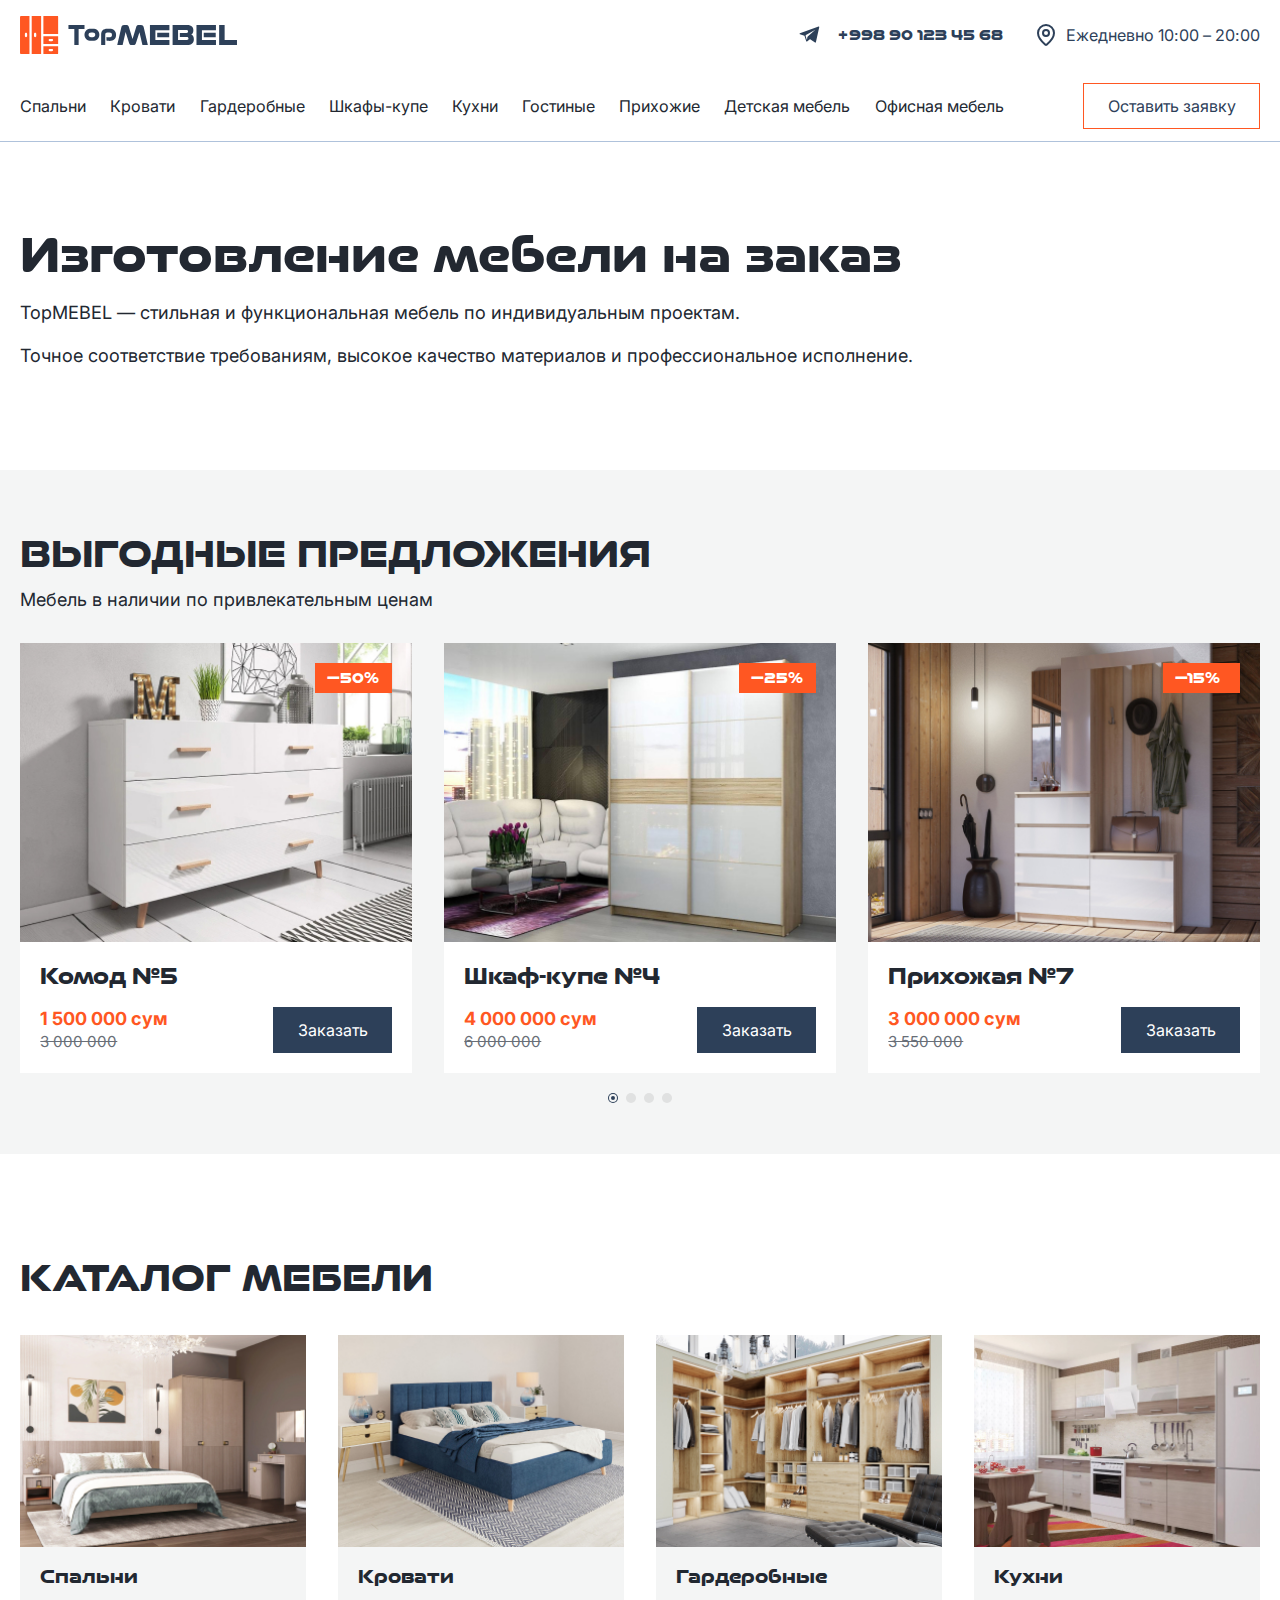
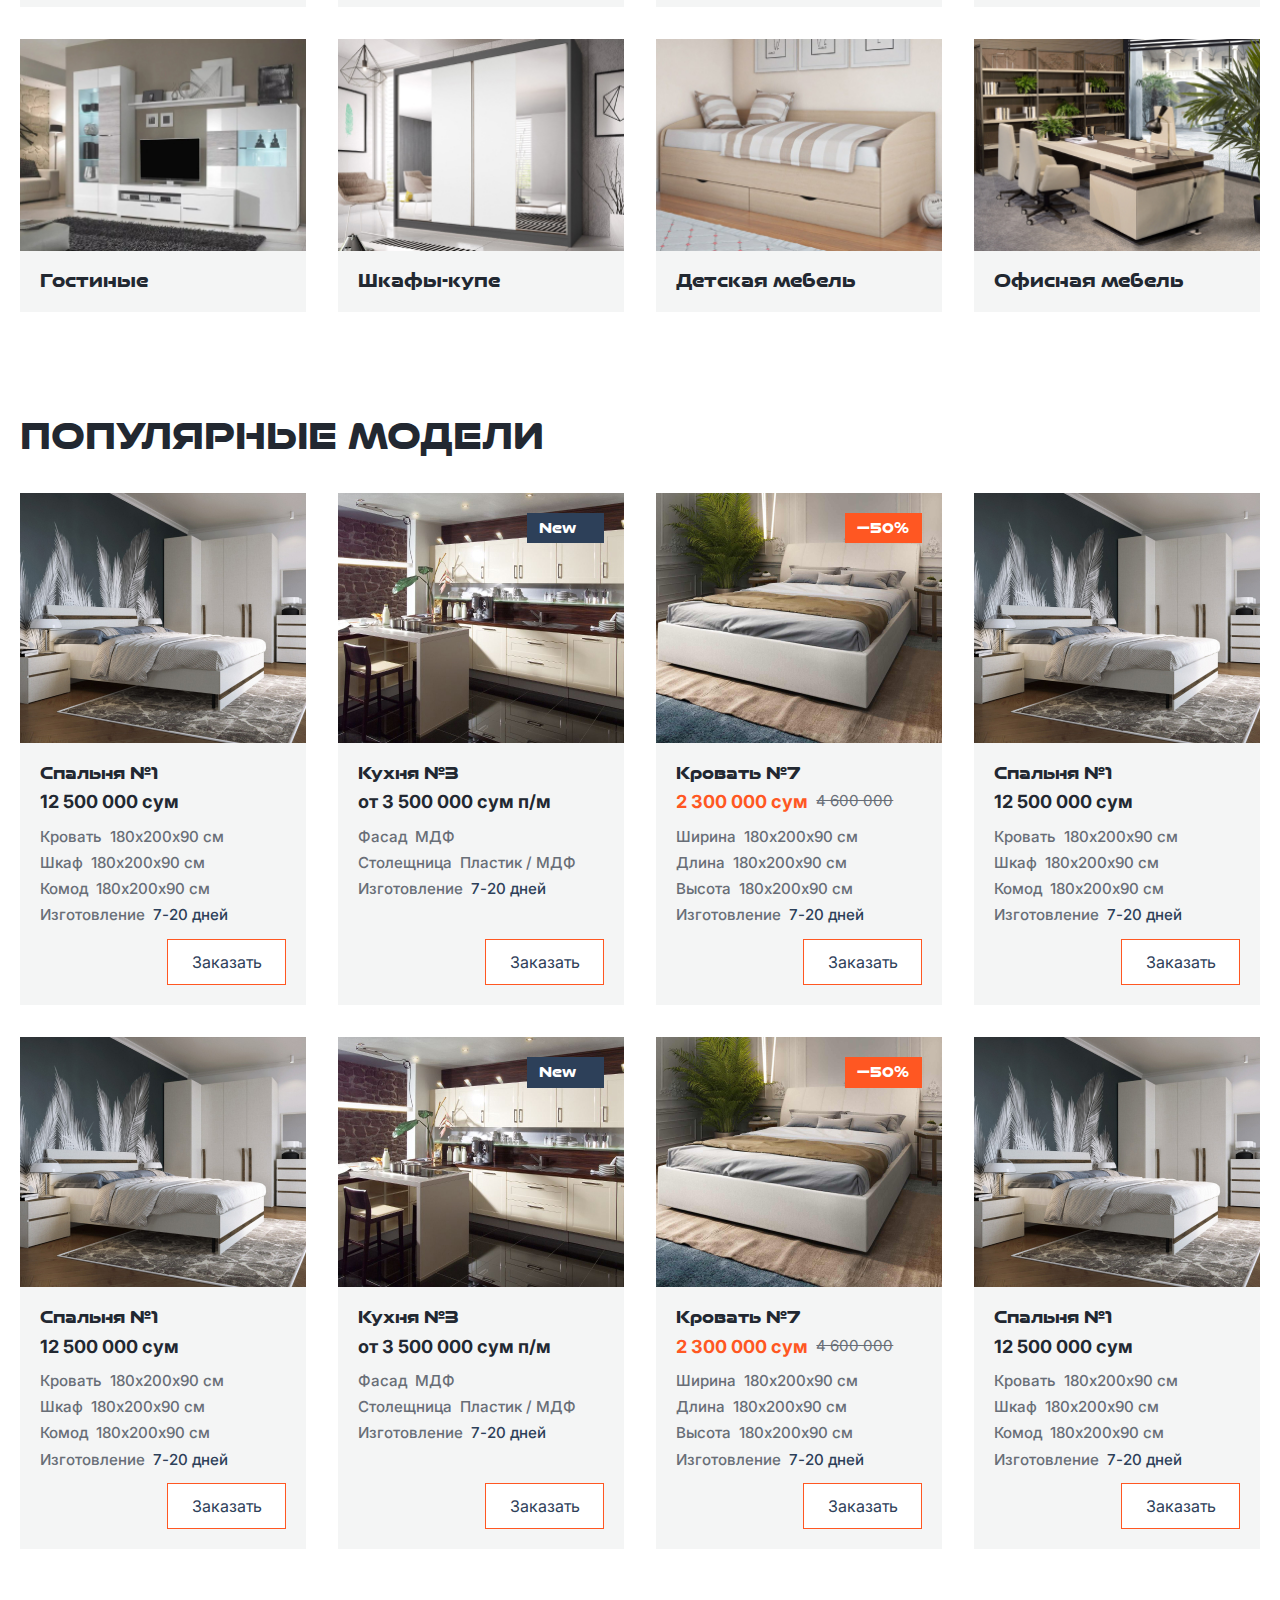
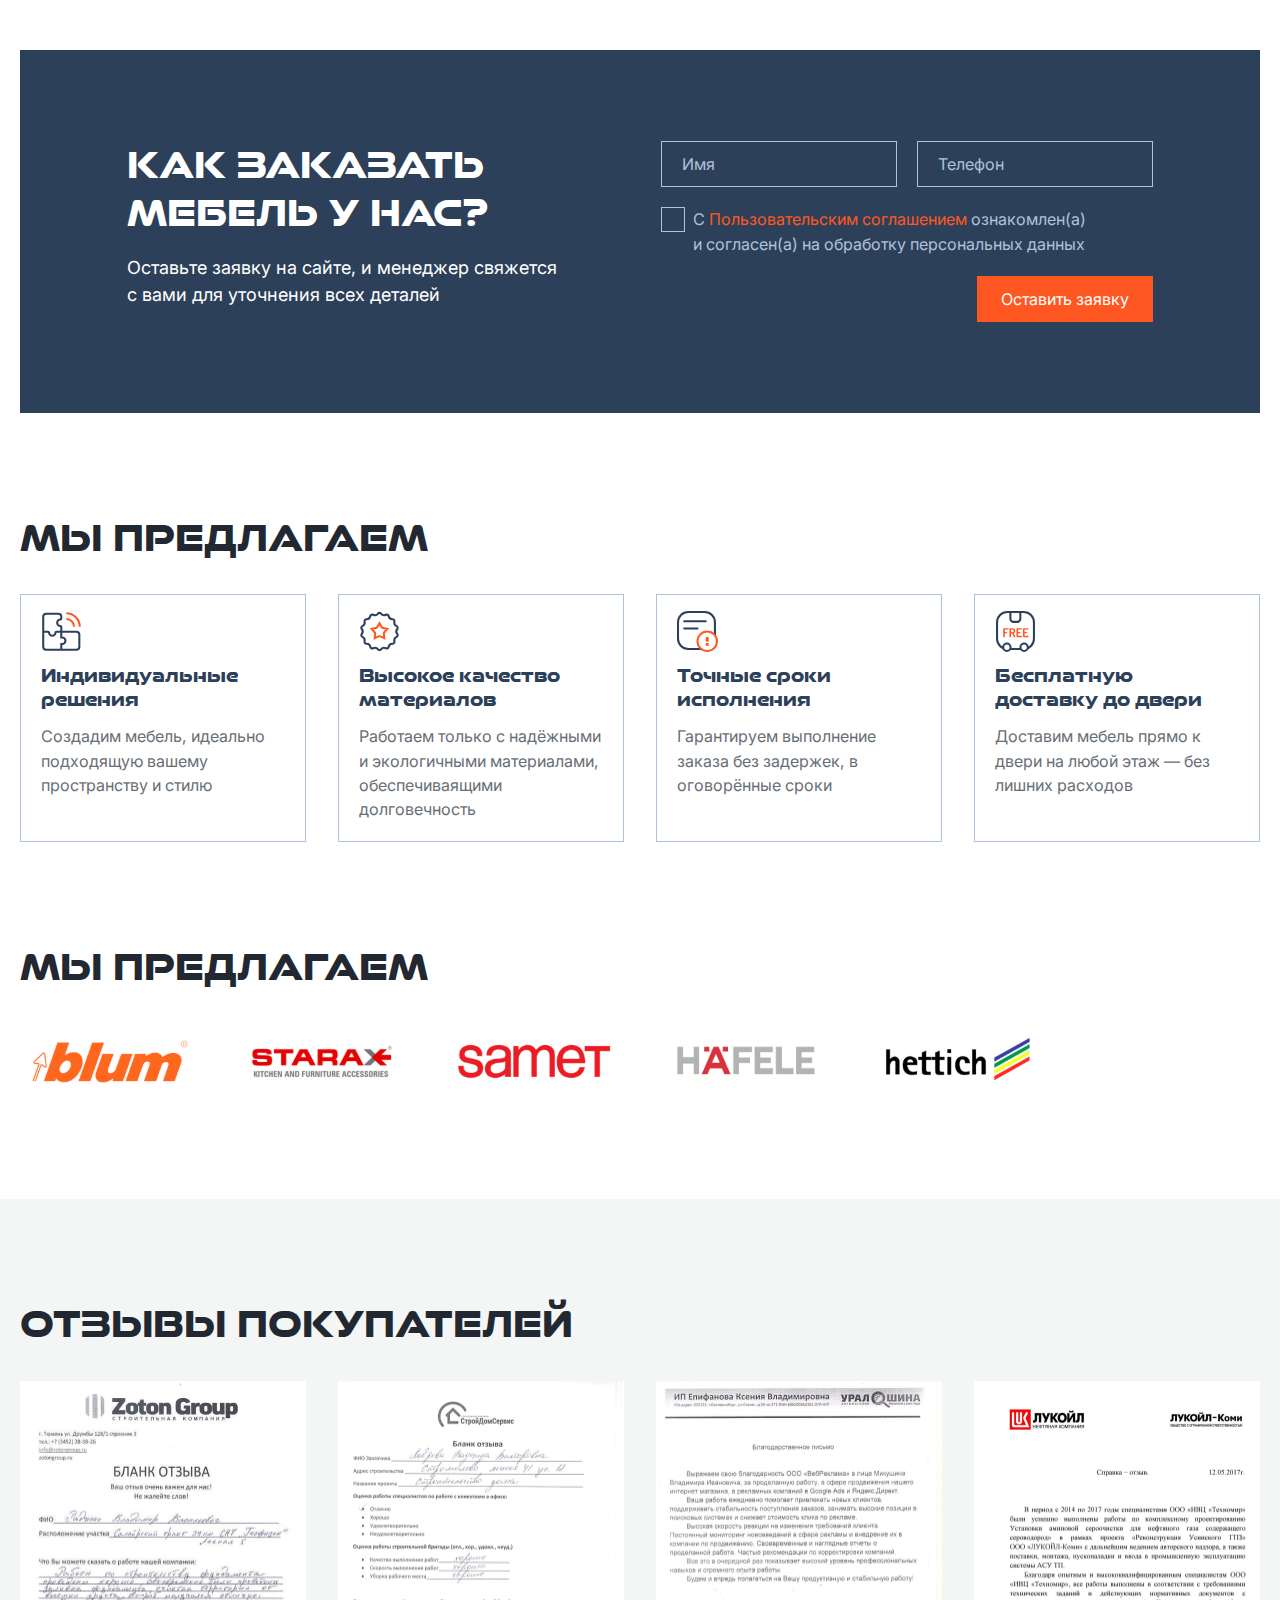
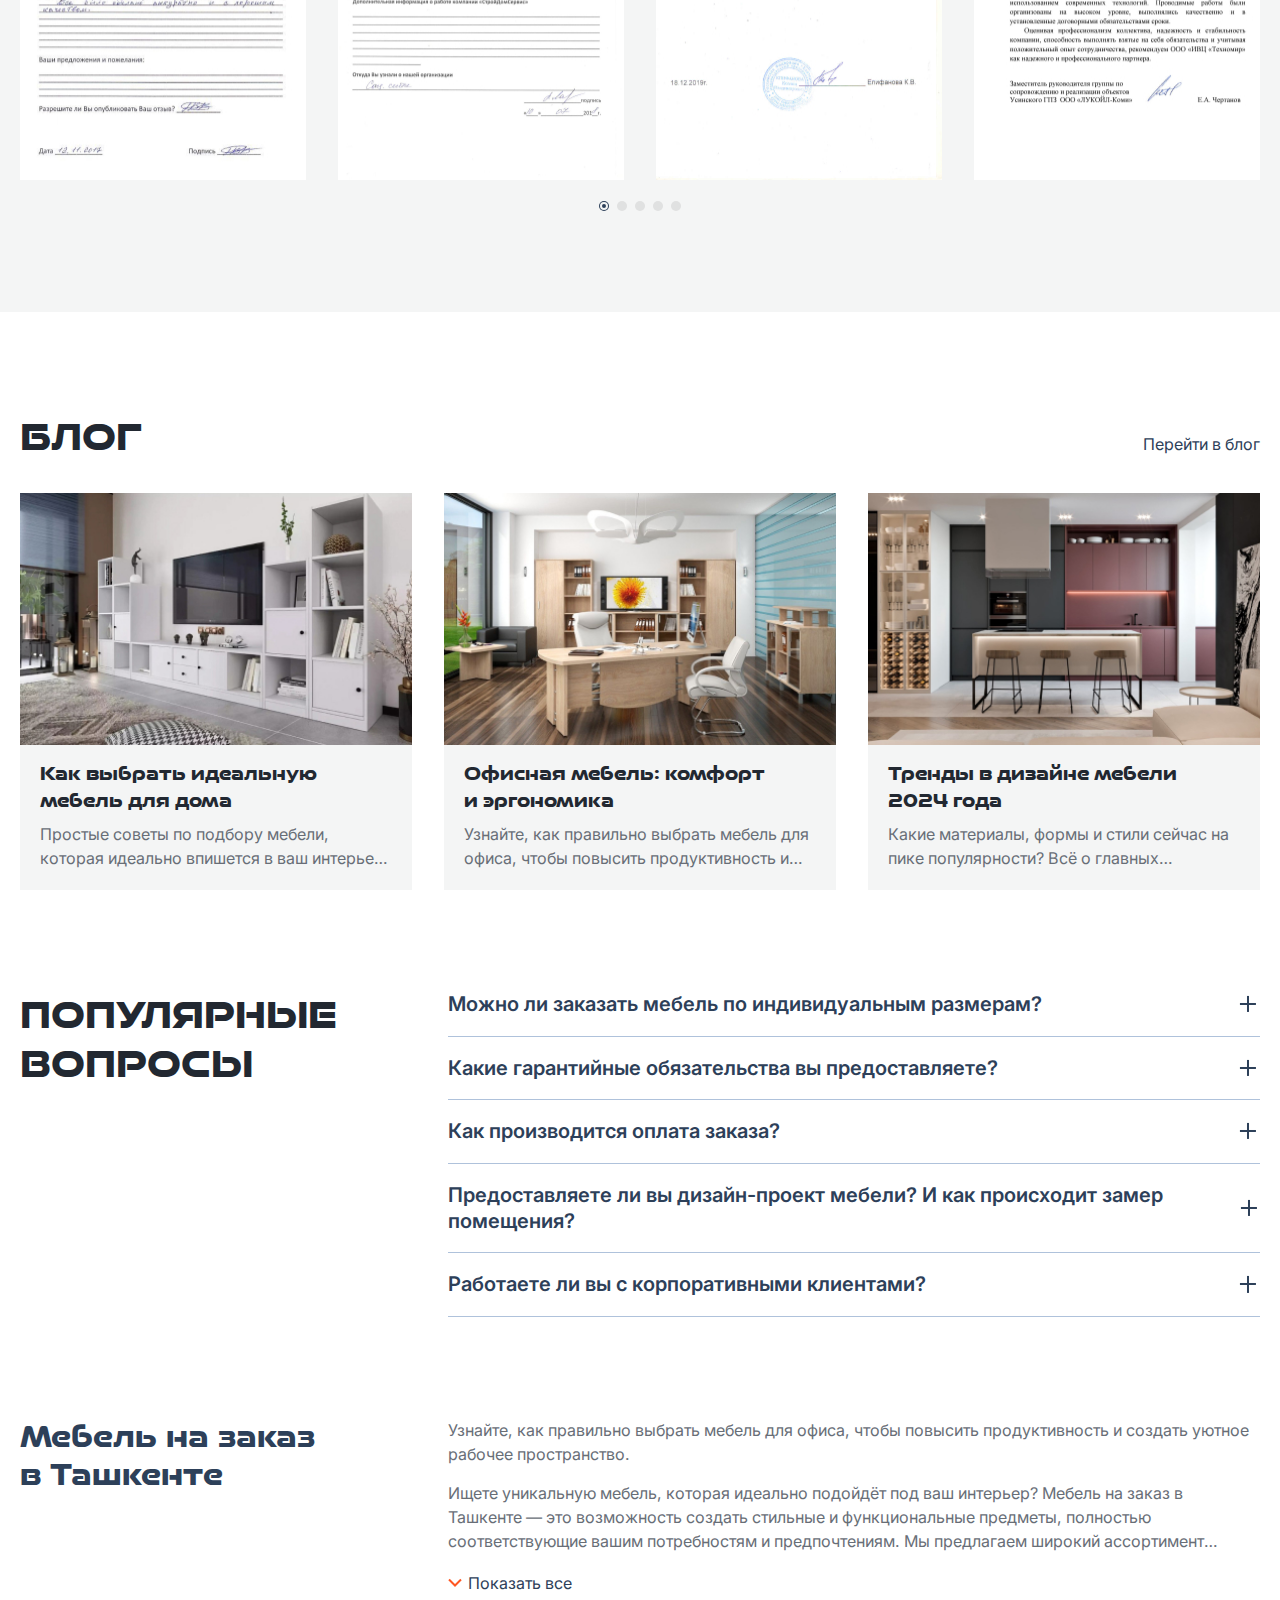
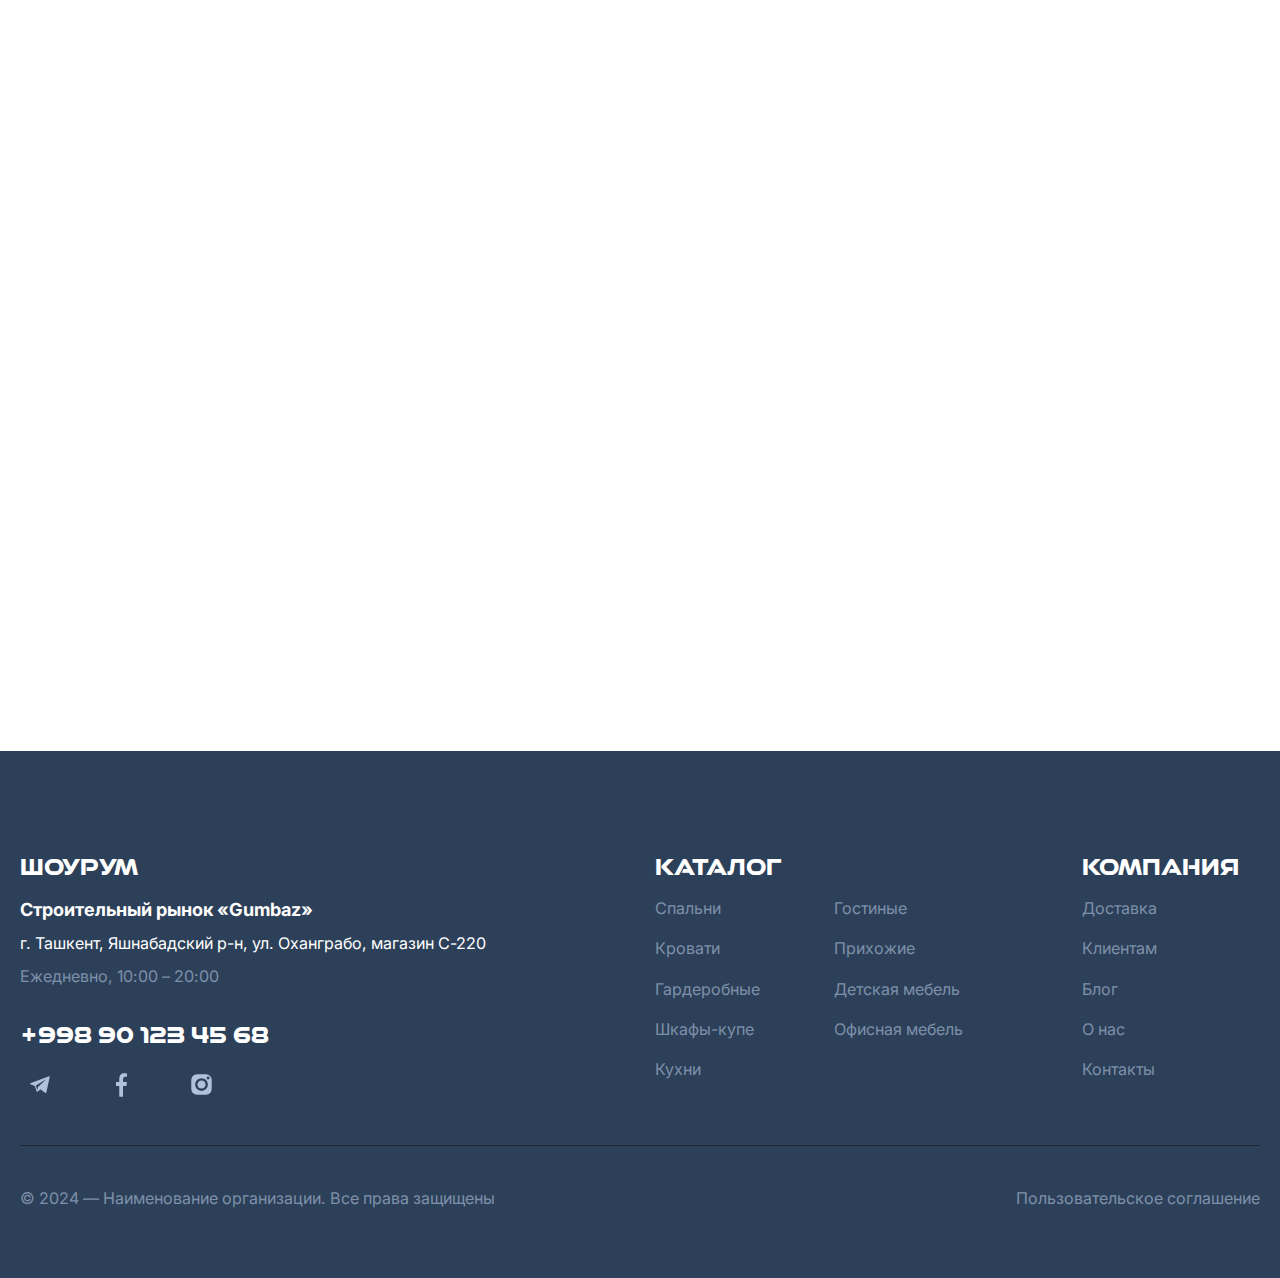
==== index.html @ 0795fbec "Add files via upload" ====
<!DOCTYPE html>
<html lang="ru">
<head>

    <title>Top MEBEL</title>
    <meta content="width=device-width,maximum-scale=1,initial-scale=1,user-scalable=0" name="viewport">
    <meta http-equiv="Content-Type" content="text/html;charset=UTF-8">
    
    <link rel="stylesheet" href="css/style.css" media="all">
    <link rel="stylesheet" href="css/swiper-bundle.min.css" media="all">

    <link href="favicon.ico" rel="shortcut icon">

</head>

<body>  

    <!-- wrapper Start -->
    <div class="wrapper">

        <!-- header Start -->
        <header class="header">
            <div class="header__container">
                <div class="header__top-col">
                    <div class="logo">
                        <a href="#">
                            <picture>

                                <!-- Для мобильных устройств -->
                                <source srcset="img/src/main-logo-mobile.svg" media="(max-width: 767px)">

                                <!-- Для пк, ноутбуков, планшетов  -->
                                <source srcset="img/src/main-logo.svg" media="(min-width: 768px)">

                                <!-- Основное изображение по умолчанию -->
                                <img src="img/src/main-logo.svg" alt="Top MEBEL">

                            </picture>
                        </a>
                    </div>
                    <div class="header__right-col">
                        <a href="tel:+998901234568" class="telegram-link">
                            <img src="img/icons/telegram.svg" alt="icon">
                            <span class="telegram-link__text">+998 90 123 45 68</span>
                        </a>
                        <div class="working-hours">
                            <img src="img/icons/location.svg" alt="icon">
                            <span class="working-hours__text">Ежедневно 10:00 – 20:00</span>
                        </div>
                    </div>
                </div>
                <div class="header__bottom-col">
                    <span id="mobile-menu-btn" class="btn btn_icon-menu">Каталог</span>
                    <nav class="main-nav">
                        <ul>
                            <li>
                                <a href="#">Спальни</a>
                            </li>
                            <li>
                                <a href="#">Кровати</a>
                            </li>
                            <li>
                                <a href="#">Гардеробные</a>
                            </li>
                            <li>
                                <a href="#">Шкафы-купе</a>
                            </li>
                            <li>
                                <a href="#">Кухни</a>
                            </li>
                            <li>
                                <a href="#">Гостиные</a>
                            </li>
                            <li>
                                <a href="#">Прихожие</a>
                            </li>
                            <li>
                                <a href="#">Детская мебель</a>
                            </li>
                            <li>
                                <a href="#">Офисная мебель</a>
                            </li>
                        </ul>
                    </nav>
                    <span class="btn btn_color-transparent" data-modal="leave-request">Оставить заявку</span>
                </div>
            </div>
        </header>
        <!-- header end -->

        <!-- mobile-menu Start -->
        <div class="mobile-menu">
            <div class="mobile-menu__in">
                <div class="mobile-menu__top-col">
                    <div class="mobile-menu__logo">
                        <a href="#">
                            <picture>

                                <!-- Для мобильных устройств -->
                                <source srcset="img/src/main-logo-mobile.svg" media="(max-width: 767px)">

                                <!-- Для пк, ноутбуков, планшетов  -->
                                <source srcset="img/src/main-logo.svg" media="(min-width: 768px)">

                                <!-- Основное изображение по умолчанию -->
                                <img src="img/src/main-logo.svg" alt="Top MEBEL">

                            </picture>
                        </a>
                    </div>
                    <span class="mobile-menu__close-btn">Закрыть</span>
                </div>
                <div class="mobile-menu__content">
                    <nav class="mobile-nav">
                        <ul>
                            <li>
                                <a href="#">Спальни</a>
                            </li>
                            <li>
                                <a href="#">Кровати</a>
                            </li>
                            <li>
                                <a href="#">Гардеробные</a>
                            </li>
                            <li>
                                <a href="#">Шкафы-купе</a>
                            </li>
                            <li>
                                <a href="#">Кухни</a>
                            </li>
                            <li>
                                <a href="#">Гостиные</a>
                            </li>
                            <li>
                                <a href="#">Прихожие</a>
                            </li>
                            <li>
                                <a href="#">Детская мебель</a>
                            </li>
                            <li>
                                <a href="#">Офисная мебель</a>
                            </li>
                        </ul>
                    </nav>
                </div>
                <div class="mobile-menu__bottom-col">
                    <a href="tel:+998901234568" class="telegram-link">
                        <img src="img/icons/telegram.svg" alt="icon">
                        <span class="telegram-link__text">+998 90 123 45 68</span>
                    </a>
                    <div class="working-hours">
                        <img src="img/icons/location.svg" alt="icon">
                        <span class="working-hours__text">Ежедневно 10:00 – 20:00</span>
                    </div>
                    <a href="#" class="btn btn_full-size">Оставить заявку</a>
                </div>
            </div>
        </div>
        <!-- mobile-menu end -->

        <!-- main Start -->
        <main class="main">
            <section class="info-section">
                <div class="info-section__container">
                    <h1 class="big-title">Изготовление мебели на заказ</h1>
                    <p>TopMEBEL — стильная и функциональная мебель по индивидуальным проектам.</p>
                    <p>Точное соответствие требованиям, высокое качество материалов и профессиональное исполнение.</p>
                </div>
            </section>
            <section class="offers-section">
                <div class="offers-section__container">
                    <div class="offers-section__in">
                        <div class="top-col">
                            <h2 class="title">Выгодные предложения</h2>
                            <p>Мебель в наличии по привлекательным ценам</p>
                        </div>
                        <div class="offers-slider swiper">
                            <div class="swiper-wrapper">
                                <div class="swiper-slide">
                                    <div class="offer">
                                        <div class="offer__img">
                                            <a href="#">
                                                <span class="discount-sticker">—50%</span>
                                                <img src="img/src/offer-img-1.jpg" alt="photo">
                                            </a>
                                        </div>
                                        <div class="offer__description">
                                            <h2 class="offer__title">
                                                <a href="#">Комод №5</a>
                                            </h2>
                                            <div class="offer__col">
                                                <div class="offer__col-price">
                                                    <span class="offer__new-price">1 500 000 сум</span>
                                                    <del class="offer__old-price">3 000 000</del>
                                                </div>
                                                <span class="btn btn_color-blue" data-modal="leave-request">Заказать</span>
                                            </div>
                                        </div>
                                    </div>
                                </div>
                                <div class="swiper-slide">
                                    <div class="offer">
                                        <div class="offer__img">
                                            <a href="#">
                                                <span class="discount-sticker">—25%</span>
                                                <img src="img/src/offer-img-2.jpg" alt="photo">
                                            </a>
                                        </div>
                                        <div class="offer__description">
                                            <h2 class="offer__title">
                                                <a href="#">Шкаф-купе №4</a>
                                            </h2>
                                            <div class="offer__col">
                                                <div class="offer__col-price">
                                                    <span class="offer__new-price">4 000 000 сум</span>
                                                    <del class="offer__old-price">6 000 000</del>
                                                </div>
                                                <span class="btn btn_color-blue" data-modal="leave-request">Заказать</span>
                                            </div>
                                        </div>
                                    </div>
                                </div>
                                <div class="swiper-slide">
                                    <div class="offer">
                                        <div class="offer__img">
                                            <a href="#">
                                                <span class="discount-sticker">—15%</span>
                                                <img src="img/src/offer-img-3.jpg" alt="photo">
                                            </a>
                                        </div>
                                        <div class="offer__description">
                                            <h2 class="offer__title">
                                                <a href="#">Прихожая №7</a>
                                            </h2>
                                            <div class="offer__col">
                                                <div class="offer__col-price">
                                                    <span class="offer__new-price">3 000 000 сум</span>
                                                    <del class="offer__old-price">3 550 000</del>
                                                </div>
                                                <span class="btn btn_color-blue" data-modal="leave-request">Заказать</span>
                                            </div>
                                        </div>
                                    </div>
                                </div>
                                <div class="swiper-slide">
                                    <div class="offer">
                                        <div class="offer__img">
                                            <a href="#">
                                                <span class="discount-sticker">—5%</span>
                                                <img src="img/src/offer-img-4.jpg" alt="photo">
                                            </a>
                                        </div>
                                        <div class="offer__description">
                                            <h2 class="offer__title">
                                                <a href="#">Комод №5</a>
                                            </h2>
                                            <div class="offer__col">
                                                <div class="offer__col-price">
                                                    <span class="offer__new-price">1 500 000 сум</span>
                                                    <del class="offer__old-price">3 000 000</del>
                                                </div>
                                                <span class="btn btn_color-blue" data-modal="leave-request">Заказать</span>
                                            </div>
                                        </div>
                                    </div>
                                </div>
                                <div class="swiper-slide">
                                    <div class="offer">
                                        <div class="offer__img">
                                            <a href="#">
                                                <span class="discount-sticker">—5%</span>
                                                <img src="img/src/offer-img-4.jpg" alt="photo">
                                            </a>
                                        </div>
                                        <div class="offer__description">
                                            <h2 class="offer__title">
                                                <a href="#">Комод №5</a>
                                            </h2>
                                            <div class="offer__col">
                                                <div class="offer__col-price">
                                                    <span class="offer__new-price">1 500 000 сум</span>
                                                    <del class="offer__old-price">3 000 000</del>
                                                </div>
                                                <span class="btn btn_color-blue" data-modal="leave-request">Заказать</span>
                                            </div>
                                        </div>
                                    </div>
                                </div>
                                <div class="swiper-slide">
                                    <div class="offer">
                                        <div class="offer__img">
                                            <a href="#">
                                                <span class="discount-sticker">—5%</span>
                                                <img src="img/src/offer-img-4.jpg" alt="photo">
                                            </a>
                                        </div>
                                        <div class="offer__description">
                                            <h2 class="offer__title">
                                                <a href="#">Комод №5</a>
                                            </h2>
                                            <div class="offer__col">
                                                <div class="offer__col-price">
                                                    <span class="offer__new-price">1 500 000 сум</span>
                                                    <del class="offer__old-price">3 000 000</del>
                                                </div>
                                                <span class="btn btn_color-blue" data-modal="leave-request">Заказать</span>
                                            </div>
                                        </div>
                                    </div>
                                </div>
                            </div>
                            <div class="swiper-pagination"></div>
                        </div>
                    </div>
                </div>
            </section>
            <section class="catalog-section">
                <div class="catalog-section__container">
                    <h2 class="title">Каталог мебели</h2>
                    <div class="catalog">
                        <div class="catalog__item">
                            <a href="#">
                                <span class="catalog__img">
                                    <img src="img/src/catalog-img-1.jpg" alt="img">
                                </span>
                                <span class="catalog__title">Спальни</span>
                            </a>
                        </div>
                        <div class="catalog__item">
                            <a href="#">
                                <span class="catalog__img">
                                    <img src="img/src/catalog-img-2.jpg" alt="img">
                                </span>
                                <span class="catalog__title">Кровати</span>
                            </a>
                        </div>
                        <div class="catalog__item">
                            <a href="#">
                                <span class="catalog__img">
                                    <img src="img/src/catalog-img-3.jpg" alt="img">
                                </span>
                                <span class="catalog__title">Гардеробные</span>
                            </a>
                        </div>
                        <div class="catalog__item">
                            <a href="#">
                                <span class="catalog__img">
                                    <img src="img/src/catalog-img-4.jpg" alt="img">
                                </span>
                                <span class="catalog__title">Кухни</span>
                            </a>
                        </div>
                        <div class="catalog__item">
                            <a href="#">
                                <span class="catalog__img">
                                    <img src="img/src/catalog-img-5.jpg" alt="img">
                                </span>
                                <span class="catalog__title">Гостиные</span>
                            </a>
                        </div>
                        <div class="catalog__item">
                            <a href="#">
                                <span class="catalog__img">
                                    <img src="img/src/catalog-img-6.jpg" alt="img">
                                </span>
                                <span class="catalog__title">Шкафы-купе</span>
                            </a>
                        </div>
                        <div class="catalog__item">
                            <a href="#">
                                <span class="catalog__img">
                                    <img src="img/src/catalog-img-7.jpg" alt="img">
                                </span>
                                <span class="catalog__title">Детская мебель</span>
                            </a>
                        </div>
                        <div class="catalog__item">
                            <a href="#">
                                <span class="catalog__img">
                                    <img src="img/src/catalog-img-8.jpg" alt="img">
                                </span>
                                <span class="catalog__title">Офисная мебель</span>
                            </a>
                        </div>
                    </div>
                </div>
            </section>
            <section class="popular-section popular-section_indent-top-none">
                <div class="popular-section__container">
                    <h2 class="title">Популярные модели</h2>
                    <div class="furniture">
                        <div class="furniture__item">
                            <div class="furniture__img">
                                <a href="#" data-furniture-modal="furniture-modal">
                                    <img src="img/src/furniture-img-1.jpg" alt="img">
                                    <span class="furniture__zoom"></span>
                                </a>
                            </div>
                            <div class="furniture__description">
                                <h3 class="furniture__title">
                                    <a href="#">Спальня №1</a>
                                </h3>
                                <div class="furniture__price-col">
                                    <span class="furniture__price">12 500 000 сум</span>
                                </div>
                                <ul class="furniture-list">
                                    <li>
                                        <dl>
                                            <dt>Кровать</dt>
                                            <dd>180х200х90 см</dd>
                                        </dl>
                                    </li>
                                    <li>
                                        <dl>
                                            <dt>Шкаф</dt>
                                            <dd>180х200х90 см</dd>
                                        </dl>
                                    </li>
                                    <li>
                                        <dl>
                                            <dt>Комод</dt>
                                            <dd>180х200х90 см</dd>
                                        </dl>
                                    </li>
                                    <li>
                                        <dl>
                                            <dt>Изготовление</dt>
                                            <dd class="furniture-list__highlighted">7-20 дней</dd>
                                        </dl>
                                    </li>
                                </ul>
                                <div class="furniture__bottom-col">
                                    <span class="btn btn_color-transparent-orange" data-modal="leave-request">Заказать</span>
                                </div>
                            </div>
                        </div>
                        <div class="furniture__item">
                            <div class="furniture__img">
                                <a href="#" data-furniture-modal="furniture-modal-2">
                                    <span class="new-sticker">New</span>
                                    <img src="img/src/furniture-img-2.jpg" alt="img">
                                    <span class="furniture__zoom"></span>
                                </a>
                            </div>
                            <div class="furniture__description">
                                <h3 class="furniture__title">
                                    <a href="#">Кухня №3</a>
                                </h3>
                                <div class="furniture__price-col">
                                    <span class="furniture__price">от 3 500 000 сум п/м</span>
                                </div>
                                <ul class="furniture-list">
                                    <li>
                                        <dl>
                                            <dt>Фасад</dt>
                                            <dd>МДФ</dd>
                                        </dl>
                                    </li>
                                    <li>
                                        <dl>
                                            <dt>Столещница</dt>
                                            <dd>Пластик / МДФ</dd>
                                        </dl>
                                    </li>
                                    <li>
                                        <dl>
                                            <dt>Изготовление</dt>
                                            <dd class="furniture-list__highlighted">7-20 дней</dd>
                                        </dl>
                                    </li>
                                </ul>
                                <div class="furniture__bottom-col">
                                    <span class="btn btn_color-transparent-orange" data-modal="leave-request">Заказать</span>
                                </div>
                            </div>
                        </div>
                        <div class="furniture__item">
                            <div class="furniture__img">
                                <a href="#" data-furniture-modal="furniture-modal">
                                    <span class="discount-sticker">—50%</span>
                                    <img src="img/src/furniture-img-3.jpg" alt="img">
                                    <span class="furniture__zoom"></span>
                                </a>
                            </div>
                            <div class="furniture__description">
                                <h3 class="furniture__title">
                                    <a href="#">Кровать №7</a>
                                </h3>
                                <div class="furniture__price-col">
                                    <span class="furniture__new-price">2 300 000 сум</span>
                                    <del class="furniture__old-price">4 600 000</del>
                                </div>
                                <ul class="furniture-list">
                                    <li>
                                        <dl>
                                            <dt>Ширина</dt>
                                            <dd>180х200х90 см</dd>
                                        </dl>
                                    </li>
                                    <li>
                                        <dl>
                                            <dt>Длина</dt>
                                            <dd>180х200х90 см</dd>
                                        </dl>
                                    </li>
                                    <li>
                                        <dl>
                                            <dt>Высота</dt>
                                            <dd>180х200х90 см</dd>
                                        </dl>
                                    </li>
                                    <li>
                                        <dl>
                                            <dt>Изготовление</dt>
                                            <dd class="furniture-list__highlighted">7-20 дней</dd>
                                        </dl>
                                    </li>
                                </ul>
                                <div class="furniture__bottom-col">
                                    <span class="btn btn_color-transparent-orange" data-modal="leave-request">Заказать</span>
                                </div>
                            </div>
                        </div>
                        <div class="furniture__item">
                            <div class="furniture__img">
                                <a href="#" data-furniture-modal="furniture-modal">
                                    <img src="img/src/furniture-img-1.jpg" alt="img">
                                    <span class="furniture__zoom"></span>
                                </a>
                            </div>
                            <div class="furniture__description">
                                <h3 class="furniture__title">
                                    <a href="#">Спальня №1</a>
                                </h3>
                                <div class="furniture__price-col">
                                    <span class="furniture__price">12 500 000 сум</span>
                                </div>
                                <ul class="furniture-list">
                                    <li>
                                        <dl>
                                            <dt>Кровать</dt>
                                            <dd>180х200х90 см</dd>
                                        </dl>
                                    </li>
                                    <li>
                                        <dl>
                                            <dt>Шкаф</dt>
                                            <dd>180х200х90 см</dd>
                                        </dl>
                                    </li>
                                    <li>
                                        <dl>
                                            <dt>Комод</dt>
                                            <dd>180х200х90 см</dd>
                                        </dl>
                                    </li>
                                    <li>
                                        <dl>
                                            <dt>Изготовление</dt>
                                            <dd class="furniture-list__highlighted">7-20 дней</dd>
                                        </dl>
                                    </li>
                                </ul>
                                <div class="furniture__bottom-col">
                                    <span class="btn btn_color-transparent-orange" data-modal="leave-request">Заказать</span>
                                </div>
                            </div>
                        </div>
                        <div class="furniture__item">
                            <div class="furniture__img">
                                <a href="#" data-furniture-modal="furniture-modal">
                                    <img src="img/src/furniture-img-1.jpg" alt="img">
                                    <span class="furniture__zoom"></span>
                                </a>
                            </div>
                            <div class="furniture__description">
                                <h3 class="furniture__title">
                                    <a href="#">Спальня №1</a>
                                </h3>
                                <div class="furniture__price-col">
                                    <span class="furniture__price">12 500 000 сум</span>
                                </div>
                                <ul class="furniture-list">
                                    <li>
                                        <dl>
                                            <dt>Кровать</dt>
                                            <dd>180х200х90 см</dd>
                                        </dl>
                                    </li>
                                    <li>
                                        <dl>
                                            <dt>Шкаф</dt>
                                            <dd>180х200х90 см</dd>
                                        </dl>
                                    </li>
                                    <li>
                                        <dl>
                                            <dt>Комод</dt>
                                            <dd>180х200х90 см</dd>
                                        </dl>
                                    </li>
                                    <li>
                                        <dl>
                                            <dt>Изготовление</dt>
                                            <dd class="furniture-list__highlighted">7-20 дней</dd>
                                        </dl>
                                    </li>
                                </ul>
                                <div class="furniture__bottom-col">
                                    <span class="btn btn_color-transparent-orange" data-modal="leave-request">Заказать</span>
                                </div>
                            </div>
                        </div>
                        <div class="furniture__item">
                            <div class="furniture__img">
                                <a href="#" data-furniture-modal="furniture-modal-2">
                                    <span class="new-sticker">New</span>
                                    <img src="img/src/furniture-img-2.jpg" alt="img">
                                    <span class="furniture__zoom"></span>
                                </a>
                            </div>
                            <div class="furniture__description">
                                <h3 class="furniture__title">
                                    <a href="#">Кухня №3</a>
                                </h3>
                                <div class="furniture__price-col">
                                    <span class="furniture__price">от 3 500 000 сум п/м</span>
                                </div>
                                <ul class="furniture-list">
                                    <li>
                                        <dl>
                                            <dt>Фасад</dt>
                                            <dd>МДФ</dd>
                                        </dl>
                                    </li>
                                    <li>
                                        <dl>
                                            <dt>Столещница</dt>
                                            <dd>Пластик / МДФ</dd>
                                        </dl>
                                    </li>
                                    <li>
                                        <dl>
                                            <dt>Изготовление</dt>
                                            <dd class="furniture-list__highlighted">7-20 дней</dd>
                                        </dl>
                                    </li>
                                </ul>
                                <div class="furniture__bottom-col">
                                    <span class="btn btn_color-transparent-orange" data-modal="leave-request">Заказать</span>
                                </div>
                            </div>
                        </div>
                        <div class="furniture__item">
                            <div class="furniture__img">
                                <a href="#" data-furniture-modal="furniture-modal">
                                    <span class="discount-sticker">—50%</span>
                                    <img src="img/src/furniture-img-3.jpg" alt="img">
                                    <span class="furniture__zoom"></span>
                                </a>
                            </div>
                            <div class="furniture__description">
                                <h3 class="furniture__title">
                                    <a href="#">Кровать №7</a>
                                </h3>
                                <div class="furniture__price-col">
                                    <span class="furniture__new-price">2 300 000 сум</span>
                                    <del class="furniture__old-price">4 600 000</del>
                                </div>
                                <ul class="furniture-list">
                                    <li>
                                        <dl>
                                            <dt>Ширина</dt>
                                            <dd>180х200х90 см</dd>
                                        </dl>
                                    </li>
                                    <li>
                                        <dl>
                                            <dt>Длина</dt>
                                            <dd>180х200х90 см</dd>
                                        </dl>
                                    </li>
                                    <li>
                                        <dl>
                                            <dt>Высота</dt>
                                            <dd>180х200х90 см</dd>
                                        </dl>
                                    </li>
                                    <li>
                                        <dl>
                                            <dt>Изготовление</dt>
                                            <dd class="furniture-list__highlighted">7-20 дней</dd>
                                        </dl>
                                    </li>
                                </ul>
                                <div class="furniture__bottom-col">
                                    <span class="btn btn_color-transparent-orange" data-modal="leave-request">Заказать</span>
                                </div>
                            </div>
                        </div>
                        <div class="furniture__item">
                            <div class="furniture__img">
                                <a href="#" data-furniture-modal="furniture-modal">
                                    <img src="img/src/furniture-img-1.jpg" alt="img">
                                    <span class="furniture__zoom"></span>
                                </a>
                            </div>
                            <div class="furniture__description">
                                <h3 class="furniture__title">
                                    <a href="#">Спальня №1</a>
                                </h3>
                                <div class="furniture__price-col">
                                    <span class="furniture__price">12 500 000 сум</span>
                                </div>
                                <ul class="furniture-list">
                                    <li>
                                        <dl>
                                            <dt>Кровать</dt>
                                            <dd>180х200х90 см</dd>
                                        </dl>
                                    </li>
                                    <li>
                                        <dl>
                                            <dt>Шкаф</dt>
                                            <dd>180х200х90 см</dd>
                                        </dl>
                                    </li>
                                    <li>
                                        <dl>
                                            <dt>Комод</dt>
                                            <dd>180х200х90 см</dd>
                                        </dl>
                                    </li>
                                    <li>
                                        <dl>
                                            <dt>Изготовление</dt>
                                            <dd class="furniture-list__highlighted">7-20 дней</dd>
                                        </dl>
                                    </li>
                                </ul>
                                <div class="furniture__bottom-col">
                                    <span class="btn btn_color-transparent-orange" data-modal="leave-request">Заказать</span>
                                </div>
                            </div>
                        </div>
                    </div>
                </div>
            </section>
            <section class="order-section">
                <div class="order-section__container">
                    <div class="gl-form">
                        <form>
                            <div class="gl-form__col">
                                <div class="gl-form__col-left">
                                    <h2 class="title">Как заказать мебель у нас?</h2>
                                    <p>Оставьте заявку на сайте, и менеджер свяжется<br> с вами для уточнения всех деталей</p>
                                </div>
                                <div class="gl-form__col-right">
                                    <div class="fields-col">
                                        <input type="text" placeholder="Имя" required="required">
                                        <input type="tel" placeholder="Телефон" required="required" class="phone-field">
                                    </div>
                                    <div class="checkbox">
                                        <input id="remember" type="checkbox" required="required">
                                        <label for="remember">С <a href="#">Пользовательским соглашением</a> ознакомлен(а)<br> и согласен(а) на обработку персональных данных</label>
                                    </div>
                                    <div class="gl-form__btn-col">
                                        <button class="btn" type="submit">Оставить заявку</button>
                                    </div>
                                </div>
                            </div>
                        </form>
                    </div>
                </div>
            </section>
            <section class="advantages-section">
                <div class="advantages-section__container">
                    <h2 class="title">Мы предлагаем</h2>
                    <div class="advantages">
                        <div class="advantages__item">
                            <div class="advantages__top-col">
                                <div class="advantages__icon">
                                    <img src="img/icons/advantage-icon-1.svg" alt="icon">
                                </div>
                                <h4 class="advantages__title">Индивидуальные решения</h4>
                            </div>
                            <p>Создадим мебель, идеально подходящую вашему пространству и стилю</p>
                        </div>
                        <div class="advantages__item">
                            <div class="advantages__top-col">
                                <div class="advantages__icon">
                                    <img src="img/icons/advantage-icon-2.svg" alt="icon">
                                </div>
                                <h4 class="advantages__title">Высокое качество материалов</h4>
                            </div>
                            <p>Работаем только с надёжными и экологичными материалами, обеспечиваящими долговечность</p>
                        </div>
                        <div class="advantages__item">
                            <div class="advantages__top-col">
                                <div class="advantages__icon">
                                    <img src="img/icons/advantage-icon-3.svg" alt="icon">
                                </div>
                                <h4 class="advantages__title">Точные сроки исполнения</h4>
                            </div>
                            <p>Гарантируем выполнение заказа без задержек, в оговорённые сроки</p>
                        </div>
                        <div class="advantages__item">
                            <div class="advantages__top-col">
                                <div class="advantages__icon">
                                    <img src="img/icons/advantage-icon-4.svg" alt="icon">
                                </div>
                                <h4 class="advantages__title">Бесплатную доставку до двери</h4>
                            </div>
                            <p>Доставим мебель прямо к двери на любой этаж — без лишних расходов</p>
                        </div>
                    </div>
                </div>
            </section>
            <section class="partners-section partners-section_indent-top-none">
                <div class="partners-section__container">
                    <h2 class="title">Мы предлагаем</h2>
                    <div class="partners">
                        <div class="partners__item">
                            <img src="img/src/partner-1.svg" alt="logo">
                        </div>
                        <div class="partners__item">
                            <img src="img/src/partner-2.svg" alt="logo">
                        </div>
                        <div class="partners__item">
                            <img src="img/src/partner-3.svg" alt="logo">
                        </div>
                        <div class="partners__item">
                            <img src="img/src/partner-4.svg" alt="logo">
                        </div>
                        <div class="partners__item">
                            <img src="img/src/partner-5.svg" alt="logo">
                        </div>
                    </div>
                </div>
            </section>
            <section class="reviews-section">
                <div class="reviews-section__container">
                    <h2 class="title">Отзывы покупателей</h2>
                    <div class="reviews-slider">
                        <div class="reviews-slider__in swiper">
                            <div class="swiper-wrapper">
                                <div class="swiper-slide">
                                    <div class="review">
                                        <a href="#">
                                            <img src="img/src/review-img-1.jpg" alt="img">
                                        </a>
                                    </div>
                                </div>
                                <div class="swiper-slide">
                                    <div class="review">
                                        <a href="#">
                                            <img src="img/src/review-img-2.jpg" alt="img">
                                        </a>
                                    </div>
                                </div>
                                <div class="swiper-slide">
                                    <div class="review">
                                        <a href="#">
                                            <img src="img/src/review-img-3.jpg" alt="img">
                                        </a>
                                    </div>
                                </div>
                                <div class="swiper-slide">
                                    <div class="review">
                                        <a href="#">
                                            <img src="img/src/review-img-4.jpg" alt="img">
                                        </a>
                                    </div>
                                </div>
                                <div class="swiper-slide">
                                    <div class="review">
                                        <a href="#">
                                            <img src="img/src/review-img-1.jpg" alt="img">
                                        </a>
                                    </div>
                                </div>
                                <div class="swiper-slide">
                                    <div class="review">
                                        <a href="#">
                                            <img src="img/src/review-img-2.jpg" alt="img">
                                        </a>
                                    </div>
                                </div>
                                <div class="swiper-slide">
                                    <div class="review">
                                        <a href="#">
                                            <img src="img/src/review-img-3.jpg" alt="img">
                                        </a>
                                    </div>
                                </div>
                                <div class="swiper-slide">
                                    <div class="review">
                                        <a href="#">
                                            <img src="img/src/review-img-4.jpg" alt="img">
                                        </a>
                                    </div>
                                </div>
                            </div>
                            <div class="swiper-pagination"></div>
                        </div>
                        <div class="reviews-slider__arrows">
                            <div class="swiper-button-next"></div>
                            <div class="swiper-button-prev"></div>
                        </div>
                    </div>
                </div>
            </section>
            <section class="blog-section">
                <div class="blog-section__container">
                    <div class="top-panel">
                        <h2 class="title">Блог</h2>
                        <a href="#" class="link">Перейти в блог</a>
                    </div>
                    <div class="blog">
                        <div class="blog__item">
                            <div class="blog__img">
                                <a href="#">
                                    <img src="img/src/blog-img-1.jpg" alt="img">
                                </a>
                            </div>
                            <div class="blog__description">
                                <h3 class="blog__title">
                                    <a href="#">Как выбрать идеальную мебель для дома</a>
                                </h3>
                                <p>Простые советы по подбору мебели, которая идеально впишется в ваш интерьер и прослужит долгие годы</p>
                            </div>
                        </div>
                        <div class="blog__item">
                            <div class="blog__img">
                                <a href="#">
                                    <img src="img/src/blog-img-2.jpg" alt="img">
                                </a>
                            </div>
                            <div class="blog__description">
                                <h3 class="blog__title">
                                    <a href="#">Офисная мебель: комфорт<br> и эргономика</a>
                                </h3>
                                <p>Узнайте, как правильно выбрать мебель для офиса, чтобы повысить продуктивность и создать уютное рабочее пространство</p>
                            </div>
                        </div>
                        <div class="blog__item">
                            <div class="blog__img">
                                <a href="#">
                                    <img src="img/src/blog-img-3.jpg" alt="img">
                                </a>
                            </div>
                            <div class="blog__description">
                                <h3 class="blog__title">
                                    <a href="#">Тренды в дизайне мебели 2024 года</a>
                                </h3>
                                <p>Какие материалы, формы и стили сейчас на пике популярности? Всё о главных мебельных трендах нового года</p>
                            </div>
                        </div>
                    </div>
                </div>
            </section>
            <section class="questions-section questions-section_indent-top-none">
                <div class="questions-section__container">
                    <div class="questions-section__col">
                        <div class="questions-section__col-left">
                            <h2 class="title">Популярные вопросы</h2>
                        </div>
                        <div class="questions-section__col-right">
                            <div class="accordion">
                                <div class="accordion__item">
                                    <div class="accordion__title-panel">
                                        <span class="accordion__title">Можно ли заказать мебель по индивидуальным размерам?</span>
                                        <div class="accordion__icon"></div>
                                    </div>
                                    <div class="accordion__content">
                                        <div class="accordion__description">
                                            <p>Да, мы изготавливаем мебель строго по вашим замерам и учитываем все особенности помещения</p>
                                        </div>
                                    </div>
                                </div>
                                <div class="accordion__item">
                                    <div class="accordion__title-panel">
                                        <span class="accordion__title">Какие гарантийные обязательства вы предоставляете?</span>
                                        <div class="accordion__icon"></div>
                                    </div>
                                    <div class="accordion__content">
                                        <div class="accordion__description">
                                            <p>Да, мы изготавливаем мебель строго по вашим замерам и учитываем все особенности помещения</p>
                                            <p>Да, мы изготавливаем мебель строго по вашим замерам и учитываем все особенности помещения</p>
                                        </div>
                                    </div>
                                </div>
                                <div class="accordion__item">
                                    <div class="accordion__title-panel">
                                        <span class="accordion__title">Как производится оплата заказа?</span>
                                        <div class="accordion__icon"></div>
                                    </div>
                                    <div class="accordion__content">
                                        <div class="accordion__description">
                                            <p>Да, мы изготавливаем мебель строго по вашим замерам и учитываем все особенности помещения</p>
                                        </div>
                                    </div>
                                </div>
                                <div class="accordion__item">
                                    <div class="accordion__title-panel">
                                        <span class="accordion__title">Предоставляете ли вы дизайн-проект мебели? И как происходит замер помещения?</span>
                                        <div class="accordion__icon"></div>
                                    </div>
                                    <div class="accordion__content">
                                        <div class="accordion__description">
                                            <p>Да, мы изготавливаем мебель строго по вашим замерам и учитываем все особенности помещения</p>
                                        </div>
                                    </div>
                                </div>
                                <div class="accordion__item">
                                    <div class="accordion__title-panel">
                                        <span class="accordion__title">Работаете ли вы с корпоративными клиентами?</span>
                                        <div class="accordion__icon"></div>
                                    </div>
                                    <div class="accordion__content">
                                        <div class="accordion__description">
                                            <p>Да, мы изготавливаем мебель строго по вашим замерам и учитываем все особенности помещения</p>
                                        </div>
                                    </div>
                                </div>
                            </div>
                        </div>
                    </div>
                </div>
            </section>
            <section class="text-section text-section_indent-top-none">
                <div class="text-section__container">
                    <div class="text-section__col">
                        <div class="text-section__col-left">
                            <h2 class="title-small">Мебель на заказ<br> в Ташкенте</h2>
                        </div>
                        <div class="text-section__col-right">
                            <div class="info-widget">
                                <div class="info-widget__text">
                                    <p>Узнайте, как правильно выбрать мебель для офиса, чтобы повысить продуктивность и создать уютное рабочее пространство.</p>
                                    <p>Ищете уникальную мебель, которая идеально подойдёт под ваш интерьер? Мебель на заказ в Ташкенте — это возможность создать стильные и функциональные предметы, полностью соответствующие вашим потребностям и предпочтениям. Мы предлагаем широкий ассортимент мебели, от мебели для кухни и спальни до офисных решений и мебели для общественных заведений.</p>
                                </div>
                                <span class="info-widget__all-link">Показать все</span>
                                <span class="info-widget__hide-link hidden">Скрыть всё</span>
                            </div>
                        </div>
                    </div>
                </div>
            </section>
            <section class="map-section">
                <div id="map"></div>
            </section>
        </main>
        <!-- main end -->

        <!-- footer Start -->
        <footer class="footer">
            <div class="footer__top-col">
                <div class="footer__container">
                    <div class="footer__top-col-in">
                        <div class="footer__left-col">
                            <h4 class="footer__title">Шоурум</h4>
                            <span class="footer__location-name">Строительный рынок «Gumbaz»</span>
                            <p class="footer__address">г. Ташкент, Яшнабадский р-н, ул. Оханграбо, магазин С-220</p>
                            <span class="footer__working-hours">Ежедневно, 10:00 – 20:00</span>
                            <span class="footer__phone">
                                <a href="tel:+998901234568">+998 90 123 45 68</a>
                            </span>
                            <ul class="footer__social">
                                <li>
                                    <a href="#">
                                        <img src="img/icons/social-telegram.svg" alt="">
                                    </a>
                                </li>
                                <li>
                                    <a href="#">
                                        <img src="img/icons/social-facebook.svg" alt="">
                                    </a>
                                </li>
                                <li>
                                    <a href="#">
                                        <img src="img/icons/social-instagram.svg" alt="">
                                    </a>
                                </li>
                            </ul>
                        </div>
                        <div class="footer__right-col">
                            <div class="footer__item">
                                <h4 class="footer__title">Каталог</h4>
                                <div class="footer__nav-col">
                                    <nav class="footer__nav">
                                        <ul>
                                            <li>
                                                <a href="#">Спальни</a>
                                            </li>
                                            <li>
                                                <a href="#">Кровати</a>
                                            </li>
                                            <li>
                                                <a href="#">Гардеробные</a>
                                            </li>
                                            <li>
                                                <a href="#">Шкафы-купе</a>
                                            </li>
                                            <li>
                                                <a href="#">Кухни</a>
                                            </li>
                                        </ul>
                                    </nav>
                                    <nav class="footer__nav">
                                        <ul>
                                            <li>
                                                <a href="#">Гостиные</a>
                                            </li>
                                            <li>
                                                <a href="#">Прихожие</a>
                                            </li>
                                            <li>
                                                <a href="#">Детская мебель</a>
                                            </li>
                                            <li>
                                                <a href="#">Офисная мебель</a>
                                            </li>
                                        </ul>
                                    </nav>
                                </div>
                            </div>
                            <div class="footer__item">
                                <h4 class="footer__title">Компания</h4>
                                <nav class="footer__nav">
                                    <ul>
                                        <li>
                                            <a href="#">Доставка</a>
                                        </li>
                                        <li>
                                            <a href="#">Клиентам</a>
                                        </li>
                                        <li>
                                            <a href="#">Блог</a>
                                        </li>
                                        <li>
                                            <a href="#">О нас</a>
                                        </li>
                                        <li>
                                            <a href="#">Контакты</a>
                                        </li>
                                    </ul>
                                </nav>
                            </div>
                        </div>
                    </div>
                </div>
            </div>
            <div class="footer__bottom-col">
                <div class="footer__container">
                    <div class="footer__bottom-col-in">
                        <span class="footer__copy">© 2024 — Наименование организации. Все права защищены</span>
                        <span class="footer__link">
                            <a href="#">Пользовательское соглашение</a>
                        </span>
                    </div>
                </div>
            </div>
        </footer>
        <!-- footer end -->

    </div>   
    <!-- wrapper end -->

    <!-- form-modal Start -->
    <div id="leave-request" class="form-modal">
        <div class="form-modal__content">
            <div class="form-modal__in">
                <span class="form-modal__close-btn">Закрыть</span>
                <div class="gl-form">
                    <form>
                        <h2 class="title title_text-transform-none">Оставьте заявку</h2>
                        <p class="gl-form__text">Специалист свяжется с вами, чтобы обсудить<br> все детали. Ваша идеальная мебель —<br> в нескольких шагах!</p>
                        <div class="fields-col">
                            <input type="text" placeholder="Имя" required="required">
                            <input type="tel" placeholder="Телефон" required="required" class="phone-field">
                        </div>
                        <div class="checkbox">
                            <input id="remember-2" type="checkbox" required="required">
                            <label for="remember-2">С <a href="#">Пользовательским соглашением</a> ознакомлен(а)<br> и согласен(а) на обработку персональных данных</label>
                        </div>
                        <div class="gl-form__btn-col">
                            <button class="btn" type="submit">Оставить заявку</button>
                        </div>
                    </form>
                </div>
            </div>
        </div>
        <div class="form-modal__overlay"></div>
    </div>
    <!-- form-modal end -->

    <!-- furniture-modal Start -->
    <div id="furniture-modal-2" class="furniture-modal">
        <div class="furniture-modal__content">
            <div class="furniture-modal__in">
                <span class="furniture-modal__close-btn">Закрыть</span>
                <div class="furniture-modal__img">
                    <span class="new-sticker">New</span>
                    <img src="img/src/furniture-modal-img-1.jpg" alt="img">
                </div>
                <div class="furniture-modal__desciption">
                    <h2 class="furniture-modal__title">Спальня №2</h2>
                    <div class="furniture-modal__price-col">
                        <span class="furniture-modal__price">14 000 000</span>
                    </div>
                    <ul class="furniture-list">
                        <li>
                            <dl>
                                <dt>Кровать</dt>
                                <dd>180х200х90 см</dd>
                            </dl>
                        </li>
                        <li>
                            <dl>
                                <dt>Шкаф</dt>
                                <dd>180х200х90 см</dd>
                            </dl>
                        </li>
                        <li>
                            <dl>
                                <dt>Комод</dt>
                                <dd>180х200х90 см</dd>
                            </dl>
                        </li>
                        <li>
                            <dl>
                                <dt>Изготовление</dt>
                                <dd class="furniture-list__highlighted">7-20 дней</dd>
                            </dl>
                        </li>
                    </ul>
                    <span class="btn btn_full-size">Заказать</span>
                </div>
            </div>
        </div>
        <div class="furniture-modal__overlay"></div>
    </div>
    <!-- form-modal end -->

    <!-- furniture-modal Start -->
    <div id="furniture-modal" class="furniture-modal">
        <div class="furniture-modal__content">
            <div class="furniture-modal__in">
                <span class="furniture-modal__close-btn">Закрыть</span>
                <div class="furniture-modal__img">
                    <span class="discount-sticker">—50%</span>
                    <img src="img/src/furniture-modal-img-1.jpg" alt="img">
                </div>
                <div class="furniture-modal__desciption">
                    <h2 class="furniture-modal__title">Спальня №2</h2>
                    <div class="furniture-modal__price-col">
                        <span class="furniture-modal__new-price">11 500 000 сум</span>
                        <del class="furniture-modal__old-price">14 000 000</del>
                    </div>
                    <ul class="furniture-list">
                        <li>
                            <dl>
                                <dt>Кровать</dt>
                                <dd>180х200х90 см</dd>
                            </dl>
                        </li>
                        <li>
                            <dl>
                                <dt>Шкаф</dt>
                                <dd>180х200х90 см</dd>
                            </dl>
                        </li>
                        <li>
                            <dl>
                                <dt>Комод</dt>
                                <dd>180х200х90 см</dd>
                            </dl>
                        </li>
                        <li>
                            <dl>
                                <dt>Изготовление</dt>
                                <dd class="furniture-list__highlighted">7-20 дней</dd>
                            </dl>
                        </li>
                    </ul>
                    <span class="btn btn_full-size">Заказать</span>
                </div>
            </div>
        </div>
        <div class="furniture-modal__overlay"></div>
    </div>
    <!-- form-modal end -->

    <!-- Api-maps scripts -->
    <script src="https://api-maps.yandex.ru/2.1/?lang=ru_RU" type="text/javascript"></script>

    <!-- Plugin scripts -->
    <script src="js/swiper-bundle.min.js"></script>
    <script src="js/dynamic-blocks.js"></script>

    <!-- Scripts -->
    <script src="js/scripts.js"></script>

</body>

</html>
---- css/style.css ----
/* fonts */
@import url("https://fonts.googleapis.com/css2?family=Inter:ital,opsz,wght@0,14..32,100..900;1,14..32,100..900&display=swap");
@font-face {
  font-family: "Good Timing";
  src: local("Good Timing Bold"), local("Good-Timing-Bold"), url("../fonts/Good-Timing-Bold.eot?#iefix") format("embedded-opentype"), url("../fonts/Good-Timing-Bold.woff2") format("woff2"), url("../fonts/Good-Timing-Bold.woff") format("woff"), url("../fonts/Good-Timing-Bold.ttf") format("truetype");
  font-weight: 700;
  font-style: normal;
}
/* root */
:root {
  /* text color */
  --primary-text-color: #222831;
  --secondary-text-color: #2D4059;
  --tertiary-text-color: #FF5722;
  --quaternary-text-color: #FFFFFF;
  --fifth-text-color: #7D90A9;
  --six-text-color: #686E77;
  --seven-text-color: #AFC2DB;
  --eight-text-color: #FF7540;
  --nine-text-color: #DC1E09;
  --ten-text-color: #B1C5D0;
  /* font-family */
  --primary-font-family: "Inter", sans-serif;
  --secondary-font-family: "Good Timing", sans-serif;
  /* font-weight */
  --primary-font-weight: 400;
  --secondary-font-weight: 500;
  --tertiary-font-weight: 600;
  --quaternary-font-weight: 700;
  --fifth-font-weight: 800;
  /* border-color */
  --primary-border-color: #AFC2DB;
  --secondary-border-color: #FF5722;
  --tertiary-border-color: #222831;
  --quaternary-border-color: #2D4059;
  --fifth-border-color: #AFC2DB;
  --six-border-color: #FFFFFF;
  --seven-border-color: #00639E;
  --eight-border-color: #DC1E09;
  --nine-border-color: #0993DC;
  /* btn-color */
  --primary-btn-color: #FF5722;
  --secondary-btn-color: #FF7540;
  --tertiary-btn-color: #EB430E;
  --quaternary-btn-color: #AFC2DB;
  --fifth-btn-color: #2D4059;
  /* background-color */
  --primary-background-color: #2D4059;
  --secondary-background-color: #F4F5F5;
  --tertiary-background-color: #FF5722;
  --quaternary-background-color: #FFFFFF;
  --fifth-background-color: #E0E1E1;
  --six-background-color: #000932;
  --seven-background-color: #181A1B;
  --eight-background-color: #D8E7EF;
  --nine-background-color: #375767;
  --ten-background-color: #718895;
  --eleven-background-color: #fef8f8;
  --twelve-background-color: #f7fafc;
  --thirteen-background-color: #DC1E09;
}

/* reset */
*,
*::before,
*::after {
  box-sizing: border-box;
}

body,
h1,
h2,
h3,
h4,
p,
ul,
ol,
li,
figure,
figcaption,
blockquote,
dl,
dd {
  margin: 0;
  padding: 0;
}

ul[class],
ol[class] {
  list-style: none;
}

a:not([class]) {
  text-decoration-skip-ink: auto;
  text-decoration: none;
}

a:focus,
a:hover,
a:active {
  outline: none !important;
}

button {
  margin: 0;
  padding: 0;
  vertical-align: top;
  border: 0;
  background: none;
  border-radius: 0;
}

button:focus,
button:hover,
button:active {
  outline: none !important;
}

img {
  display: block;
  vertical-align: top;
  max-width: 100%;
}

article > * + * {
  margin-top: 1em;
}

fieldset {
  margin: 0;
  padding: 0;
  border: 0;
}

input,
button,
textarea,
select {
  font: inherit;
}

input:focus,
input:hover,
input:active,
textarea:focus,
textarea:hover,
textarea:active {
  outline: none !important;
}

iframe {
  vertical-align: top;
}

@media (prefers-reduced-motion: reduce) {
  * {
    animation-duration: 0.01ms !important;
    animation-iteration-count: 1 !important;
    transition-duration: 0.01ms !important;
    scroll-behavior: auto !important;
  }
}
/* html */
html {
  min-width: 320px;
  min-height: 100%;
  font-size: 16px;
  line-height: 1.5;
}

/* body */
body {
  color: var(--primary-text-color);
  font-family: var(--primary-font-family);
  font-weight: var(--primary-font-weight);
  scroll-behavior: smooth;
  text-rendering: optimizeSpeed;
  -webkit-text-size-adjust: none;
  -moz-text-size-adjust: none;
  -ms-text-size-adjust: none;
  text-size-adjust: none;
}

body.scroll-none {
  overflow: hidden;
}

body.m-scroll-none {
  overflow: hidden;
}

/* p */
p {
  font-size: 1.125rem;
  line-height: 1.6875rem;
}

/* a */
a {
  color: var(--tertiary-text-color);
  text-decoration: none;
  transition: color 0.3s linear;
}
a:hover {
  color: var(--eight-text-color);
}

/* b, strong */
b, strong {
  font-weight: var(--tertiary-font-weight);
}

/* ul, ol */
ul, ol {
  list-style: none;
}

/* label */
label {
  display: block;
  margin: 0 0 0.25rem;
  color: var(--secondary-text-color);
  font-size: 0.9375rem;
  font-weight: var(--primary-font-weight);
  line-height: 1.5rem;
  cursor: text;
}
label span {
  color: var(--nine-text-color);
}
label span.gray-color {
  color: var(--eight-text-color);
}

/* input */
input[type=tel],
input[type=text],
input[type=email],
input[type=password] {
  margin: 0;
  padding: 0 1.25rem;
  width: 100%;
  height: 2.875rem;
  color: var(--quaternary-text-color);
  font-size: 1rem;
  font-family: var(--primary-font-family);
  font-weight: var(--primary-font-weight);
  border-top: 0;
  border-left: 0;
  border-right: 0;
  border: 0.0625rem solid var(--primary-border-color);
  background: none !important;
  border-radius: 0;
  box-shadow: border-color !important;
  transition: 0.3s all;
}

input[type=tel]:focus,
input[type=text]:focus,
input[type=email]:focus,
input[type=password]:focus {
  border-color: var(--six-border-color);
}

input[type=tel]::-moz-placeholder,
input[type=text]::-moz-placeholder,
input[type=email]::-moz-placeholder,
input[type=password]::-moz-placeholder {
  color: var(--seven-text-color);
  opacity: 1;
  outline: none;
}

input[type=tel]::-webkit-input-placeholder,
input[type=text]::-webkit-input-placeholder,
input[type=email]::-webkit-input-placeholder,
input[type=password]::-webkit-input-placeholder {
  color: var(--seven-text-color);
  opacity: 1;
  outline: none;
}

/* textarea */
textarea {
  margin: 0;
  padding: 0.5rem 0;
  width: 100%;
  height: 2.875rem;
  color: var(--primary-text-color);
  font-size: 1.125rem;
  font-family: var(--primary-font-family);
  font-weight: var(--primary-font-weight);
  line-height: 1.625rem;
  border-top: 0;
  border-left: 0;
  border-right: 0;
  border-bottom: 0.0625rem solid var(--tertiary-border-color);
  background: var(--secondary-background-color);
  border-radius: 0;
  box-shadow: border-color !important;
  overflow: auto;
  resize: none;
  transition: 0.3s all;
}

textarea:focus {
  border-color: var(--fifth-border-color);
}

textarea::-moz-placeholder {
  color: var(--quaternary-text-color);
  opacity: 1;
  outline: none;
}

textarea::-webkit-input-placeholder {
  color: var(--quaternary-text-color);
  opacity: 1;
  outline: none;
}

/* checkbox */
.checkbox {
  display: flex;
  align-items: flex-start;
  gap: 0 0.5rem;
}
.checkbox input {
  position: relative;
  display: block;
  flex-shrink: 0;
  margin: 0;
  padding: 0;
  width: 1.5rem;
  height: 1.5rem;
  vertical-align: top;
  border: 0;
  box-shadow: 0 0 0 0.0625rem var(--fifth-border-color) inset;
  background: none;
  border-radius: 0;
  outline: 0;
  cursor: pointer;
  -webkit-appearance: none;
  -moz-appearance: none;
  appearance: none;
  transition: all 0.3s;
}
.checkbox input:before {
  position: absolute;
  display: block;
  width: 1rem;
  height: 0.6875rem;
  top: 50%;
  left: 50%;
  transform: translate(-50%, -50%);
  background: url(../img/icons/check.svg) center no-repeat;
  background-size: 100%;
  content: "";
  opacity: 0;
  transition: opacity 0.3s;
}
.checkbox input:checked {
  background: var(--tertiary-background-color);
  box-shadow: none;
}
.checkbox input:checked:before {
  opacity: 1;
}
.checkbox label {
  margin: 0;
  color: var(--seven-text-color);
  font-size: 1rem;
  line-height: 1.5rem;
}

/* container */
[class*=__container] {
  margin: 0 auto;
  padding: 0 1.25rem;
  max-width: 80.125rem;
  width: 100%;
}

/* btn */
.btn {
  display: inline-block;
  margin: 0;
  padding: 0.6875rem 1.5rem;
  vertical-align: top;
  color: var(--quaternary-text-color);
  font-size: 1rem;
  font-family: var(--primary-font-family);
  font-weight: var(--primary-font-weight);
  text-align: center;
  line-height: 1.5rem;
  border: 0;
  background: var(--primary-btn-color);
  border-radius: 0rem;
  cursor: pointer;
  transition: 0.3s all;
}
.btn:hover {
  color: var(--quaternary-text-color);
  background: var(--secondary-btn-color);
  box-shadow: none;
}
.btn:active {
  color: var(--quaternary-text-color);
  background: var(--tertiary-btn-color);
  box-shadow: none;
}
.btn:disabled {
  color: var(--quaternary-text-color);
  background: var(--quaternary-btn-color);
  box-shadow: none;
  cursor: default;
}
.btn[disabled] {
  color: var(--quaternary-text-color);
  background: var(--quaternary-btn-color);
  cursor: default;
}
.btn_hidden {
  display: none;
}
.btn_color-transparent {
  color: var(--secondary-text-color);
  background: none;
  box-shadow: 0 0 0 0.0625rem var(--secondary-border-color) inset;
}
.btn_color-blue {
  background: var(--fifth-btn-color);
}
.btn_color-transparent-orange {
  color: var(--secondary-text-color);
  background: var(--quaternary-background-color);
  box-shadow: 0 0 0 0.0625rem var(--secondary-border-color) inset;
}
.btn_full-size {
  width: 100%;
}
.btn_icon-menu {
  position: relative;
  padding: 0.6875rem 1.25rem 0.6875rem 3.125rem;
}
.btn_icon-menu:before {
  position: absolute;
  display: block;
  width: 1.25rem;
  height: 1.125rem;
  top: 50%;
  left: 1.25rem;
  transform: translateY(-50%);
  background: url(../img/icons/menu.svg) center no-repeat;
  background-size: 100%;
  content: "";
}

/* big-title */
.big-title {
  margin: 0 0 2rem;
  font-size: 3.25rem;
  font-family: var(--secondary-font-family);
  font-weight: var(--quaternary-font-weight);
  line-height: 4rem;
}

/* title */
.title {
  margin: 0 0 2rem;
  font-size: 2.5rem;
  font-family: var(--secondary-font-family);
  font-weight: var(--quaternary-font-weight);
  text-transform: uppercase;
  line-height: 3rem;
}
.title_text-transform-none {
  text-transform: none;
}

/* title-small */
.title-small {
  margin: 0 0 2rem;
  color: var(--secondary-text-color);
  font-size: 2rem;
  font-family: var(--secondary-font-family);
  font-weight: var(--quaternary-font-weight);
  line-height: 2.375rem;
}

/* discount-sticker */
.discount-sticker {
  display: inline-block;
  padding: 0.1875rem 0.75rem;
  min-width: 4.75rem;
  vertical-align: top;
  color: var(--quaternary-text-color);
  font-size: 1rem;
  font-family: var(--secondary-font-family);
  font-weight: var(--quaternary-font-weight);
  line-height: 1.5rem;
  background: var(--tertiary-background-color);
}

/* new-sticker */
.new-sticker {
  display: inline-block;
  padding: 0.1875rem 0.75rem;
  min-width: 4.75rem;
  vertical-align: top;
  color: var(--quaternary-text-color);
  font-size: 1rem;
  font-family: var(--secondary-font-family);
  font-weight: var(--quaternary-font-weight);
  line-height: 1.5rem;
  background: var(--primary-background-color);
}

/* gl-form */
.gl-form {
  padding: 5.625rem 6.625rem;
  color: var(--quaternary-text-color);
  background: var(--primary-background-color);
}
.gl-form__col {
  display: flex;
  align-items: flex-start;
  gap: 0 5rem;
}
.gl-form__col-left {
  flex-shrink: 0;
  width: 28.125rem;
}
.gl-form .title {
  margin: 0 0 1rem;
}
.gl-form__text {
  margin: 0 0 1.25rem;
}
.gl-form .fields-col {
  display: grid;
  grid-template-columns: repeat(2, 1fr);
  gap: 0 1.25rem;
  margin: 0 0 1.25rem;
}
.gl-form .checkbox {
  margin: 0 0 1.25rem;
}
.gl-form__btn-col {
  display: flex;
  justify-content: flex-end;
  align-items: color;
}

/* link */
.link {
  display: inline-block;
  vertical-align: top;
  color: var(--secondary-text-color);
  font-size: 1rem;
  line-height: 1.5rem;
}
.link:hover {
  color: var(--tertiary-text-color);
}

/* mobile-menu-btn */
#mobile-menu-btn {
  display: none;
}

/* wrapper */
.wrapper {
  overflow: hidden;
}

/* header */
.header {
  border-bottom: 0.0625rem solid var(--primary-border-color);
}
.header__top-col {
  display: flex;
  justify-content: space-between;
  align-items: center;
  gap: 0 1.875rem;
  padding: 1rem 0;
}
.header__right-col {
  display: flex;
  align-items: center;
  gap: 0 1.875rem;
}
.header__bottom-col {
  display: flex;
  justify-content: space-between;
  align-items: center;
  gap: 0 1.25rem;
  padding: 0.75rem 0;
}

/* logo */
.logo {
  width: 13.4375rem;
}
.logo img {
  width: 100%;
}

/* telegram-link */
.telegram-link {
  display: flex;
  align-items: center;
  gap: 0 1rem;
}
.telegram-link img {
  width: 1.5rem;
}
.telegram-link__text {
  display: block;
  color: var(--secondary-text-color);
  font-size: 1rem;
  font-family: var(--secondary-font-family);
  font-weight: var(--quaternary-font-weight);
  line-height: 1.5rem;
}

/* working-hours */
.working-hours {
  display: flex;
  align-items: center;
  gap: 0 0.5rem;
}
.working-hours img {
  width: 1.5rem;
}
.working-hours__text {
  display: block;
  color: var(--secondary-text-color);
  font-size: 1rem;
  line-height: 1.5rem;
}

/* main-nav */
.main-nav ul {
  display: flex;
  align-items: center;
  gap: 0 1.5rem;
}
.main-nav li {
  font-size: 1rem;
  line-height: 1.5rem;
}
.main-nav li.active a {
  color: var(--tertiary-text-color);
}
.main-nav a {
  color: var(--primary-text-color);
}
.main-nav a:hover {
  color: var(--tertiary-text-color);
}

/* info-section */
.info-section {
  padding: 5rem 0 6.25rem;
}
.info-section .big-title {
  margin: 0 0 0.75rem;
}
.info-section p {
  margin: 0 0 0.9375rem;
}
.info-section p:last-child {
  margin: 0;
}

/* offers-section */
.offers-section__in {
  margin: 0 -5rem;
  padding: 3.75rem 5rem 3.125rem;
  background: var(--secondary-background-color);
}

/* top-col */
.top-col {
  margin: 0 0 2rem;
}
.top-col .title {
  margin: 0 0 0.5rem;
}
.top-col p {
  margin: 0;
  line-height: 1.5rem;
}

/* offers-slider */
.offers-slider.swiper {
  margin: 0 -1rem;
}
.offers-slider .swiper-slide {
  padding: 0 1rem;
}
.offers-slider .swiper-pagination {
  position: static;
  display: flex;
  justify-content: center;
  align-items: center;
  gap: 0 0.5rem;
  padding: 1.25rem 0 0;
}
.offers-slider .swiper-pagination-bullet {
  position: relative;
  margin: 0 !important;
  width: 0.625rem;
  height: 0.625rem;
  background: var(--fifth-background-color);
  opacity: 1;
  transition: 0.5s all;
}
.offers-slider .swiper-pagination-bullet:before {
  position: absolute;
  display: block;
  width: 0.25rem;
  height: 0.25rem;
  top: 50%;
  left: 50%;
  transform: translate(-50%, -50%);
  border-radius: 100%;
  background: var(--primary-background-color);
  content: "";
  opacity: 0;
  transition: 0.5s opacity;
}
.offers-slider .swiper-pagination-bullet.swiper-pagination-bullet-active {
  background: none;
  box-shadow: 0 0 0 0.0625rem var(--quaternary-border-color) inset;
}
.offers-slider .swiper-pagination-bullet.swiper-pagination-bullet-active:before {
  opacity: 1;
}

/* offer */
.offer {
  background: var(--quaternary-background-color);
}
.offer__img {
  position: relative;
  width: 100%;
  height: 18.5625rem;
  overflow: hidden;
}
.offer__img a {
  display: block;
  width: 100%;
  height: 100%;
}
.offer__img a:hover img {
  transform: scale(1.05);
}
.offer__img img {
  width: 100%;
  height: 100%;
  object-fit: cover;
  transition: 0.5s transform;
}
.offer__img .discount-sticker {
  position: absolute;
  top: 1.25rem;
  right: 1.25rem;
  z-index: 3;
}
.offer__description {
  padding: 1rem 1.25rem 1.25rem;
}
.offer__title {
  margin: 0 0 0.75rem;
  font-family: var(--secondary-font-family);
  font-weight: var(--quaternary-font-weight);
}
.offer__title a {
  color: var(--primary-text-color);
}
.offer__title a:hover {
  color: var(--secondary-border-color);
}
.offer__col {
  display: flex;
  justify-content: space-between;
  align-items: center;
  gap: 0 1rem;
}
.offer__col-price {
  display: flex;
  flex-direction: column;
}
.offer__new-price {
  color: var(--tertiary-text-color);
  font-size: 1.125rem;
  font-weight: var(--quaternary-font-weight);
  line-height: 1.4375rem;
}
.offer__old-price {
  color: var(--six-text-color);
  font-size: 0.9375rem;
  line-height: 1.375rem;
}

/* catalog-section */
.catalog-section {
  padding: 6.25rem 0;
}
.catalog-section_indent-top-none {
  padding-top: 0 !important;
}
.catalog-section_indent-bottom-none {
  padding-bottom: 0 !important;
}

/* catalog */
.catalog {
  display: grid;
  grid-template-columns: repeat(4, 1fr);
  gap: 2rem 2rem;
}
.catalog__item a {
  display: block;
  background: var(--secondary-background-color);
  transition: 0.5s background;
}
.catalog__item a:hover {
  background: var(--tertiary-background-color);
}
.catalog__item a:hover .catalog__img img {
  transform: scale(1.05);
}
.catalog__item a:hover .catalog__title {
  color: var(--quaternary-background-color);
}
.catalog__img {
  display: block;
  width: 100%;
  height: 13.125rem;
  overflow: hidden;
}
.catalog__img img {
  width: 100%;
  height: 100%;
  object-fit: cover;
  transition: 0.5s transform;
}
.catalog__title {
  display: block;
  padding: 1.125rem 1.25rem;
  color: var(--primary-text-color);
  font-size: 1.25rem;
  font-weight: var(--quaternary-font-weight);
  font-family: var(--secondary-font-family);
  line-height: 1.5rem;
  transition: 0.5s color;
}

/* popular-section */
.popular-section {
  padding: 6.25rem 0;
}
.popular-section_indent-top-none {
  padding-top: 0 !important;
}
.popular-section_indent-bottom-none {
  padding-bottom: 0 !important;
}

/* furniture */
.furniture {
  display: grid;
  grid-template-columns: repeat(4, 1fr);
  gap: 2rem 2rem;
}
.furniture__item {
  display: flex;
  flex-direction: column;
  background: var(--secondary-background-color);
}
.furniture__img {
  position: relative;
  width: 100%;
  height: 15.625rem;
  overflow: hidden;
}
.furniture__img a {
  position: relative;
  display: block;
}
.furniture__img a:hover img {
  transform: scale(1.05);
}
.furniture__img a:hover .furniture__zoom {
  opacity: 1;
}
.furniture__img .new-sticker {
  position: absolute;
  top: 1.25rem;
  right: 1.25rem;
  z-index: 3;
}
.furniture__img .discount-sticker {
  position: absolute;
  top: 1.25rem;
  right: 1.25rem;
  z-index: 3;
}
.furniture__img img {
  width: 100%;
  height: 100%;
  object-fit: cover;
  transition: 0.5s transform;
}
.furniture__zoom {
  position: absolute;
  display: block;
  width: 2.5rem;
  height: 2.5rem;
  top: 50%;
  left: 50%;
  transform: translate(-50%, -50%);
  border-radius: 100%;
  z-index: 5;
  opacity: 0;
  transition: 0.5s opacity;
}
.furniture__zoom:before {
  position: absolute;
  display: block;
  width: 100%;
  height: 100%;
  top: 0;
  left: 0;
  background: var(--primary-background-color);
  border-radius: 100%;
  opacity: 0.8;
  content: "";
}
.furniture__zoom:after {
  position: absolute;
  display: block;
  width: 1.1875rem;
  height: 1.1875rem;
  top: 50%;
  left: 50%;
  transform: translate(-50%, -50%);
  background: url(../img/icons/zoom.svg) center no-repeat;
  background-size: 100%;
  z-index: 3;
  content: "";
}
.furniture__description {
  display: flex;
  flex-direction: column;
  flex-grow: 1;
  padding: 1rem 1.25rem 1.25rem;
}
.furniture__title {
  margin: 0 0 0.25rem;
  font-size: 1.125rem;
  font-family: var(--secondary-font-family);
  font-weight: var(--quaternary-font-weight);
  line-height: 1.5rem;
}
.furniture__title a {
  color: var(--primary-text-color);
}
.furniture__title a:hover {
  color: var(--tertiary-text-color);
}
.furniture__price-col {
  display: flex;
  gap: 0 0.5rem;
  margin: 0 0 0.75rem;
}
.furniture__price {
  display: block;
  font-size: 1.125rem;
  font-weight: var(--quaternary-font-weight);
  line-height: 1.5rem;
}
.furniture__new-price {
  color: var(--tertiary-text-color);
  font-size: 1.125rem;
  font-weight: var(--quaternary-font-weight);
  line-height: 1.5rem;
}
.furniture__old-price {
  color: var(--six-text-color);
  font-size: 0.9375rem;
  line-height: 1.5rem;
}
.furniture .furniture-list {
  margin: 0 0 0.75rem;
}
.furniture__bottom-col {
  display: flex;
  justify-content: flex-end;
  align-items: center;
  margin-top: auto;
}

/* furniture-list */
.furniture-list {
  display: flex;
  flex-direction: column;
  gap: 0.25rem 0;
}
.furniture-list dl {
  display: flex;
  align-items: center;
  gap: 0 0.5rem;
  color: var(--six-text-color);
  font-size: 0.9375rem;
  font-weight: var(--secondary-font-weight);
  line-height: 1.375rem;
}
.furniture-list__highlighted {
  color: var(--secondary-text-color);
}

/* advantages-section */
.advantages-section {
  padding: 6.25rem 0;
}
.advantages-section_indent-top-none {
  padding-top: 0 !important;
}
.advantages-section_indent-bottom-none {
  padding-bottom: 0 !important;
}

/* advantages */
.advantages {
  display: grid;
  grid-template-columns: repeat(4, 1fr);
  gap: 2rem 2rem;
}
.advantages__item {
  padding: 1rem 1.25rem 1.25rem;
  border: 0.0625rem solid var(--primary-border-color);
}
.advantages__top-col {
  margin: 0 0 0.75rem;
}
.advantages__icon {
  margin: 0 0 0.75rem;
  width: 2.5rem;
}
.advantages__icon img {
  width: 100%;
}
.advantages__title {
  color: var(--secondary-text-color);
  font-size: 1.25rem;
  font-family: var(--secondary-font-family);
  font-weight: var(--quaternary-font-weight);
  line-height: 1.5rem;
}
.advantages p {
  color: var(--six-text-color);
  font-size: 1rem;
  line-height: 1.5rem;
}

/* partners-section */
.partners-section {
  padding: 6.25rem 0;
}
.partners-section_indent-top-none {
  padding-top: 0 !important;
}
.partners-section_indent-bottom-none {
  padding-bottom: 0 !important;
}

/* partners */
.partners {
  display: grid;
  grid-template-columns: repeat(6, 1fr);
  gap: 2rem 2rem;
}
.partners__item img {
  width: 100%;
}

/* reviews-section */
.reviews-section {
  padding: 6.25rem 0;
  background: var(--secondary-background-color);
}
.reviews-section_indent-top-none {
  padding-top: 0 !important;
}
.reviews-section_indent-bottom-none {
  padding-bottom: 0 !important;
}

/* reviews-slider */
.reviews-slider {
  position: relative;
}
.reviews-slider .swiper {
  margin: 0 -1rem;
}
.reviews-slider .swiper-slide {
  padding: 0 1rem;
}
.reviews-slider .swiper-pagination {
  position: static;
  display: flex;
  justify-content: center;
  align-items: center;
  gap: 0 0.5rem;
  padding: 1.25rem 0 0;
}
.reviews-slider .swiper-pagination-bullet {
  position: relative;
  margin: 0 !important;
  width: 0.625rem;
  height: 0.625rem;
  background: var(--fifth-background-color);
  opacity: 1;
  transition: 0.5s all;
}
.reviews-slider .swiper-pagination-bullet:before {
  position: absolute;
  display: block;
  width: 0.25rem;
  height: 0.25rem;
  top: 50%;
  left: 50%;
  transform: translate(-50%, -50%);
  border-radius: 100%;
  background: var(--primary-background-color);
  content: "";
  opacity: 0;
  transition: 0.5s opacity;
}
.reviews-slider .swiper-pagination-bullet.swiper-pagination-bullet-active {
  background: none;
  box-shadow: 0 0 0 0.0625rem var(--quaternary-border-color) inset;
}
.reviews-slider .swiper-pagination-bullet.swiper-pagination-bullet-active:before {
  opacity: 1;
}
.reviews-slider .swiper-button-next {
  margin: -3.375rem 0 0;
  width: 3rem;
  height: 3rem;
  right: -5rem;
  transition: 0.3s background;
}
.reviews-slider .swiper-button-next:before {
  position: absolute;
  width: 0.875rem;
  height: 1.5rem;
  top: 50%;
  left: 50%;
  transform: translate(-50%, -50%);
  background: url(../img/icons/slider-arrow-next.svg) center no-repeat;
  background-size: 100%;
  content: "";
  transition: 0.3s opacity;
}
.reviews-slider .swiper-button-next:after {
  position: absolute;
  width: 0.875rem;
  height: 1.5rem;
  top: 50%;
  left: 50%;
  transform: translate(-50%, -50%);
  background: url(../img/icons/slider-arrow-next-w.svg) center no-repeat;
  background-size: 100%;
  content: "";
  z-index: 3;
  opacity: 0;
  transition: 0.3s opacity;
}
.reviews-slider .swiper-button-next.swiper-button-disabled {
  background: none !important;
  opacity: 1;
  cursor: default;
  pointer-events: inherit;
}
.reviews-slider .swiper-button-next.swiper-button-disabled:before {
  background: url(../img/icons/slider-arrow-next-g.svg) center no-repeat;
  background-size: 100%;
  opacity: 1 !important;
}
.reviews-slider .swiper-button-next.swiper-button-disabled:after {
  display: none;
}
.reviews-slider .swiper-button-next:hover {
  background: var(--secondary-btn-color);
}
.reviews-slider .swiper-button-next:hover:before {
  opacity: 0;
}
.reviews-slider .swiper-button-next:hover:after {
  opacity: 1;
}
.reviews-slider .swiper-button-next:active {
  background: var(--tertiary-btn-color);
}
.reviews-slider .swiper-button-next:active:before {
  opacity: 0;
}
.reviews-slider .swiper-button-next:active:after {
  opacity: 1;
}
.reviews-slider .swiper-button-prev {
  margin: -3.375rem 0 0;
  width: 3rem;
  height: 3rem;
  left: -5rem;
  transition: 0.3s background;
}
.reviews-slider .swiper-button-prev:before {
  position: absolute;
  display: block;
  width: 0.875rem;
  height: 1.5rem;
  top: 50%;
  left: 50%;
  transform: translate(-50%, -50%);
  background: url(../img/icons/slider-arrow-prev.svg) center no-repeat;
  background-size: 100%;
  content: "";
  transition: 0.3s opacity;
}
.reviews-slider .swiper-button-prev:after {
  position: absolute;
  display: block;
  width: 0.875rem;
  height: 1.5rem;
  top: 50%;
  left: 50%;
  transform: translate(-50%, -50%);
  background: url(../img/icons/slider-arrow-prev-w.svg) center no-repeat;
  background-size: 100%;
  content: "";
  z-index: 3;
  opacity: 0;
  transition: 0.3s opacity;
}
.reviews-slider .swiper-button-prev.swiper-button-disabled {
  background: none !important;
  opacity: 1;
  cursor: default;
  pointer-events: inherit;
}
.reviews-slider .swiper-button-prev.swiper-button-disabled:before {
  background: url(../img/icons/slider-arrow-prev-g.svg) center no-repeat;
  background-size: 100%;
  opacity: 1 !important;
}
.reviews-slider .swiper-button-prev.swiper-button-disabled:after {
  display: none;
}
.reviews-slider .swiper-button-prev:hover {
  background: var(--secondary-btn-color);
}
.reviews-slider .swiper-button-prev:hover:before {
  opacity: 0;
}
.reviews-slider .swiper-button-prev:hover:after {
  opacity: 1;
}
.reviews-slider .swiper-button-prev:active {
  background: var(--tertiary-btn-color);
}
.reviews-slider .swiper-button-prev:active:before {
  opacity: 0;
}
.reviews-slider .swiper-button-prev:active:after {
  opacity: 1;
}

/* review */
.review a {
  display: block;
  width: 100%;
  overflow: hidden;
}
.review a:hover img {
  transform: scale(1.05);
}
.review img {
  width: 100%;
  transition: 0.5s transform;
}

/* blog-section */
.blog-section {
  padding: 6.25rem 0;
}
.blog-section_indent-top-none {
  padding-top: 0 !important;
}
.blog-section_indent-bottom-none {
  padding-bottom: 0 !important;
}

/* top-panel */
.top-panel {
  display: flex;
  justify-content: space-between;
  align-items: flex-end;
  gap: 0 1.875rem;
  margin: 0 0 2rem;
}
.top-panel .title {
  margin: 0;
}
.top-panel .link {
  margin: 0 0 0.3125rem;
}

/* blog */
.blog {
  display: grid;
  grid-template-columns: repeat(3, 1fr);
  gap: 2rem 2rem;
}
.blog__item {
  background: var(--secondary-background-color);
}
.blog__img {
  width: 100%;
  height: 15.625rem;
  overflow: hidden;
}
.blog__img a {
  display: block;
  width: 100%;
  height: 100%;
}
.blog__img a:hover img {
  transform: scale(1.05);
}
.blog__img img {
  width: 100%;
  height: 100%;
  object-fit: cover;
  transition: 0.5s transform;
}
.blog__description {
  padding: 1rem 1.25rem 1.25rem;
}
.blog__title {
  margin: 0 0 0.5rem;
  font-size: 1.25rem;
  font-family: var(--secondary-font-family);
  font-weight: var(--quaternary-font-weight);
  line-height: 1.625rem;
}
.blog__title a {
  color: var(--primary-text-color);
}
.blog__title a:hover {
  color: var(--tertiary-text-color);
}
.blog p {
  display: -webkit-box;
  color: var(--six-text-color);
  font-size: 1rem;
  line-height: 1.5rem;
  text-overflow: ellipsis;
  -webkit-box-orient: vertical;
  -webkit-line-clamp: 2;
  word-break: break-word;
  overflow: hidden;
}

/* questions-section */
.questions-section {
  padding: 6.25rem 0;
}
.questions-section_indent-top-none {
  padding-top: 0 !important;
}
.questions-section_indent-bottom-none {
  padding-bottom: 0 !important;
}
.questions-section__col {
  display: flex;
  align-items: flex-start;
  gap: 0 2rem;
}
.questions-section__col-left {
  flex-shrink: 0;
  width: 24.5rem;
}
.questions-section__col-right {
  width: 100%;
}

/* accordion */
.accordion__item {
  padding: 1.125rem 0;
  border-bottom: 0.0625rem solid var(--primary-border-color);
}
.accordion__item:first-child {
  padding-top: 0 !important;
}
.accordion__item:hover .accordion__title {
  color: var(--tertiary-text-color);
}
.accordion__item:hover .accordion__icon:before {
  background: var(--tertiary-background-color);
}
.accordion__item:hover .accordion__icon:after {
  background: var(--tertiary-background-color);
}
.accordion__title-panel {
  display: flex;
  justify-content: space-between;
  align-items: center;
  gap: 0 1.25rem;
  cursor: pointer;
}
.accordion__title-panel.active .accordion__title {
  color: var(--tertiary-text-color);
}
.accordion__title-panel.active .accordion__icon:before {
  background: var(--tertiary-background-color);
}
.accordion__title-panel.active .accordion__icon:after {
  opacity: 0;
}
.accordion__title {
  display: block;
  color: var(--secondary-text-color);
  font-size: 1.25rem;
  font-weight: var(--tertiary-font-weight);
  line-height: 1.625rem;
  cursor: pointer;
  transition: 0.3s color;
}
.accordion__icon {
  position: relative;
  width: 1.5rem;
  height: 1.5rem;
  cursor: pointer;
}
.accordion__icon:before {
  position: absolute;
  display: block;
  width: 1rem;
  height: 0.125rem;
  top: 50%;
  left: 50%;
  transform: translate(-50%, -50%);
  background: var(--primary-background-color);
  content: "";
  transition: 0.3s background;
}
.accordion__icon:after {
  position: absolute;
  display: block;
  width: 0.125rem;
  height: 1rem;
  top: 50%;
  left: 50%;
  transform: translate(-50%, -50%);
  background: var(--primary-background-color);
  content: "";
  transition: 0.3s background, 0.3s opacity;
}
.accordion__content {
  max-height: 0;
  overflow: hidden;
  transition: max-height 0.4s ease-out;
}
.accordion__description {
  display: flex;
  flex-direction: column;
  gap: 0.625rem 0;
  padding: 0.5rem 0 0;
}
.accordion__description p {
  color: var(--secondary-text-color);
}

/* text-section */
.text-section {
  padding: 6.25rem 0;
}
.text-section_indent-top-none {
  padding-top: 0 !important;
}
.text-section_indent-bottom-none {
  padding-bottom: 0 !important;
}
.text-section__col {
  display: flex;
  align-items: flex-start;
  gap: 0 2rem;
}
.text-section__col-left {
  flex-shrink: 0;
  width: 24.5rem;
}
.text-section__col-right {
  width: 100%;
}

/* info-widget */
.info-widget__text {
  display: -webkit-box;
  margin: 0 0 1rem;
  height: 8.5rem;
  text-overflow: ellipsis;
  -webkit-box-orient: vertical;
  -webkit-line-clamp: 5;
  word-break: break-word;
  overflow: hidden;
}
.info-widget__text.show {
  display: block;
  height: auto;
}
.info-widget p {
  margin: 0 0 0.9375rem;
  color: var(--six-text-color);
  font-size: 1rem;
  line-height: 1.5rem;
}
.info-widget p:last-child {
  margin: 0;
}
.info-widget__all-link {
  position: relative;
  display: inline-block;
  padding: 0 0 0 1.25rem;
  vertical-align: top;
  color: var(--secondary-text-color);
  font-size: 1rem;
  line-height: 1.5rem;
  cursor: pointer;
  transition: 0.3s color;
}
.info-widget__all-link:before {
  position: absolute;
  display: block;
  width: 0.875rem;
  height: 0.5625rem;
  top: 50%;
  left: 0;
  transform: translateY(-50%);
  background: url(../img/icons/down-arrow.svg) center no-repeat;
  background-size: 100%;
  content: "";
}
.info-widget__all-link:hover {
  color: var(--tertiary-text-color);
}
.info-widget__all-link.hidden {
  display: none;
}
.info-widget__hide-link {
  position: relative;
  display: inline-block;
  padding: 0 0 0 1.25rem;
  vertical-align: top;
  color: var(--secondary-text-color);
  font-size: 1rem;
  line-height: 1.5rem;
  cursor: pointer;
  transition: 0.3s color;
}
.info-widget__hide-link:before {
  position: absolute;
  display: block;
  margin: -0.28125rem;
  width: 0.875rem;
  height: 0.5625rem;
  top: 50%;
  left: 0;
  transform: rotate(180deg);
  background: url(../img/icons/down-arrow.svg) center no-repeat;
  background-size: 100%;
  content: "";
}
.info-widget__hide-link:hover {
  color: var(--tertiary-text-color);
}
.info-widget__hide-link.hidden {
  display: none;
}

/* map */
#map {
  margin: 0;
  padding: 0;
  width: 100%;
  height: 40.625rem;
  vertical-align: top;
}

/* footer */
.footer {
  padding: 6.25rem 0 4.1875rem;
  background: var(--primary-background-color);
}
.footer__top-col-in {
  margin: 0 0 2.5rem;
  display: flex;
  justify-content: space-between;
  align-items: flex-start;
  gap: 0 1.875rem;
}
.footer__title {
  margin: 0 0 0.75rem;
  color: var(--quaternary-text-color);
  font-size: 1.5rem;
  font-family: var(--secondary-font-family);
  font-weight: var(--quaternary-font-weight);
  text-transform: uppercase;
  line-height: 2rem;
}
.footer__location-name {
  display: block;
  margin: 0 0 0.5rem;
  color: var(--quaternary-text-color);
  font-size: 1.125rem;
  font-weight: var(--quaternary-font-weight);
  line-height: 1.6875rem;
}
.footer__address {
  display: block;
  margin: 0 0 0.5rem;
  color: var(--quaternary-text-color);
  font-size: 1rem;
  line-height: 1.5rem;
}
.footer__working-hours {
  display: block;
  margin: 0 0 2rem;
  color: var(--fifth-text-color);
  font-size: 1rem;
  line-height: 1.5rem;
}
.footer__phone {
  display: block;
  margin: 0 0 0.75rem;
  font-size: 1.5rem;
  font-family: var(--secondary-font-family);
  font-weight: var(--quaternary-font-weight);
  line-height: 2rem;
}
.footer__phone a {
  color: var(--quaternary-text-color);
}
.footer__social {
  display: flex;
  align-items: center;
  gap: 0 2.5rem;
}
.footer__social li {
  width: 2.5rem;
}
.footer__social a {
  display: block;
  transition: 0.3s opacity;
}
.footer__social a:hover {
  opacity: 0.7;
}
.footer__social img {
  width: 100%;
}
.footer__right-col {
  display: flex;
  align-items: flex-start;
  gap: 0 6.25rem;
}
.footer__item {
  min-width: 11rem;
}
.footer__nav-col {
  display: flex;
  align-items: flex-start;
  gap: 0 2rem;
}
.footer__nav {
  min-width: 9.125rem;
}
.footer__nav ul {
  display: flex;
  flex-direction: column;
  gap: 1rem 0;
}
.footer__nav li {
  font-size: 1rem;
  line-height: 1.5rem;
}
.footer__nav a {
  color: var(--fifth-text-color);
}
.footer__nav a:hover {
  color: var(--quaternary-text-color);
}
.footer__bottom-col-in {
  display: flex;
  justify-content: space-between;
  align-items: center;
  gap: 0 1.875rem;
  padding: 2.5rem 0 0;
  border-top: 0.0625rem solid var(--tertiary-border-color);
}
.footer__copy {
  display: block;
  color: var(--fifth-text-color);
  font-size: 1rem;
  line-height: 1.5rem;
}
.footer__link {
  display: block;
  color: var(--fifth-text-color);
  font-size: 1rem;
  line-height: 1.5rem;
}
.footer__link a {
  color: var(--fifth-text-color);
}
.footer__link a:hover {
  color: var(--quaternary-text-color);
}

/* form-modal */
.form-modal {
  position: fixed;
  width: 100%;
  height: 100%;
  top: 0;
  left: 0;
  z-index: 99;
  overflow-y: auto;
  opacity: 0;
  visibility: hidden;
  transition: 0.5s all;
}
.form-modal.show {
  opacity: 1;
  visibility: visible;
}
.form-modal__content {
  position: relative;
  padding: 8.75rem 1.25rem;
  z-index: 5;
}
.form-modal__in {
  position: relative;
  margin: 0 auto;
  max-width: 32.5rem;
}
.form-modal__close-btn {
  position: absolute;
  display: block;
  width: 2.5rem;
  height: 2.5rem;
  top: 0;
  right: 0;
  font-size: 0;
  background: url(../img/icons/close.svg) center no-repeat;
  background-size: 0.75rem 0.8125rem;
  z-index: 10;
  cursor: pointer;
  z-index: 10;
  transition: 0.3s opacity;
}
.form-modal__close-btn:hover {
  opacity: 0.7;
}
.form-modal .gl-form {
  padding: 1.875rem;
}
.form-modal__overlay {
  position: fixed;
  width: 100%;
  height: 100%;
  top: 0;
  left: 0;
  background: var(--quaternary-background-color);
  z-index: 3;
  opacity: 0.95;
  pointer-events: none;
}

/* furniture-modal */
.furniture-modal {
  position: fixed;
  width: 100%;
  height: 100%;
  top: 0;
  left: 0;
  z-index: 99;
  overflow-y: auto;
  opacity: 0;
  visibility: hidden;
  transition: 0.5s all;
}
.furniture-modal.show {
  opacity: 1;
  visibility: visible;
}
.furniture-modal__content {
  position: relative;
  padding: 8.75rem 1.25rem;
}
.furniture-modal__in {
  position: relative;
  display: grid;
  grid-template-columns: auto 17.875rem;
  margin: 0 auto;
  padding: 1.25rem;
  max-width: 64.25rem;
  background: var(--secondary-background-color);
  z-index: 5;
}
.furniture-modal__close-btn {
  position: absolute;
  display: block;
  width: 2.5rem;
  height: 2.5rem;
  top: 0;
  right: -2.5rem;
  font-size: 0;
  background: url(../img/icons/close-btn.svg) center no-repeat;
  background-size: 1.375rem 1.375rem;
  cursor: pointer;
  transition: 0.3s opacity;
}
.furniture-modal__close-btn:hover {
  opacity: 0.7;
}
.furniture-modal__img {
  position: relative;
  width: 100%;
  height: 100%;
}
.furniture-modal__img .discount-sticker {
  position: absolute;
  top: 1.25rem;
  right: 1.25rem;
  z-index: 3;
}
.furniture-modal__img .new-sticker {
  position: absolute;
  top: 1.25rem;
  right: 1.25rem;
  z-index: 3;
}
.furniture-modal__img img {
  width: 100%;
  height: 100%;
  overflow: hidden;
  object-fit: cover;
}
.furniture-modal__desciption {
  display: flex;
  flex-direction: column;
  flex-grow: 1;
  padding: 1rem 1.25rem 1.25rem;
  border: 0.0625rem solid var(--primary-border-color);
}
.furniture-modal__title {
  margin: 0 0 0.75rem;
  color: var(--primary-text-color);
  font-size: 1.125rem;
  font-family: var(--secondary-font-family);
  line-height: 1.5rem;
}
.furniture-modal__price-col {
  display: flex;
  flex-direction: column;
  gap: 0.125rem 0;
  margin: 0 0 0.75rem;
}
.furniture-modal__price {
  color: var(--primary-text-color);
  font-size: 1.125rem;
  font-weight: var(--quaternary-font-weight);
  line-height: 1.5rem;
}
.furniture-modal__new-price {
  color: var(--tertiary-text-color);
  font-size: 1.125rem;
  font-weight: var(--quaternary-font-weight);
  line-height: 1.5rem;
}
.furniture-modal__old-price {
  color: var(--six-text-color);
  font-size: 0.9375rem;
  line-height: 1.375rem;
}
.furniture-modal .furniture-list {
  margin: 0 0 2.6875rem;
}
.furniture-modal .btn {
  margin-top: auto;
}
.furniture-modal__overlay {
  position: fixed;
  width: 100%;
  height: 100%;
  top: 0;
  left: 0;
  background: var(--quaternary-background-color);
  z-index: 3;
  opacity: 0.95;
  pointer-events: none;
}

/* mobile-menu */
.mobile-menu {
  position: fixed;
  display: none;
  width: 100%;
  height: 100%;
  top: 0;
  left: 0;
  background: var(--quaternary-background-color);
  z-index: 99;
  opacity: 0;
  visibility: hidden;
  transition: 0.5s all;
}
.mobile-menu.show {
  opacity: 1;
  visibility: visible;
}
.mobile-menu__in {
  display: flex;
  flex-direction: column;
  height: 100%;
}
.mobile-menu__top-col {
  display: flex;
  justify-content: space-between;
  align-items: flex-start;
  gap: 0 1.875rem;
  padding: 1.25rem 1.25rem 3rem;
}
.mobile-menu__logo {
  width: 11.25rem;
}
.mobile-menu__logo img {
  width: 100%;
}
.mobile-menu__close-btn {
  display: block;
  width: 2.5rem;
  height: 2.5rem;
  font-size: 0;
  background: url(../img/icons/mobile-close.svg) center no-repeat;
  background-size: 1.375rem 1.375rem;
  cursor: pointer;
}
.mobile-menu__content {
  padding: 0 2.5rem;
  overflow-y: auto;
}
.mobile-menu__bottom-col {
  margin-top: auto;
  padding: 1.875rem 2.5rem;
}
.mobile-menu .telegram-link {
  margin: 0 0 1.25rem;
}
.mobile-menu .telegram-link__text {
  font-size: 1.25rem;
  line-height: 1.875rem;
}
.mobile-menu .working-hours {
  margin: 0 0 2.5rem;
  gap: 0 1rem;
}

/* mobile-nav */
.mobile-nav ul {
  display: flex;
  flex-direction: column;
  gap: 1.25rem 0;
}
.mobile-nav li {
  font-size: 1.125rem;
  line-height: 1.6875rem;
}
.mobile-nav li.active {
  color: var(--tertiary-text-color);
}
.mobile-nav a {
  color: var(--primary-text-color);
}
.mobile-nav a:hover {
  color: var(--tertiary-text-color);
}

/* 1440 */
@media (max-width: 1440px) {
  /* reviews-slider */
  .reviews-slider .swiper-button-prev,
  .reviews-slider .swiper-button-next {
    display: none;
  }
}
/* 1282 */
@media (max-width: 1282px) {
  /* html */
  html {
    font-size: 1.26vw;
  }
  /* container */
  [class*=__container] {
    max-width: 100%;
  }
}
/* 767 */
@media (max-width: 767px) {
  /* html */
  html {
    font-size: 4.45vw;
  }
  /* header */
  .header__top-col {
    gap: 0;
    padding: 1.25rem 0;
  }
  .header .working-hours {
    display: none;
  }
  .header__bottom-col {
    gap: 0;
    padding: 0 0 1.25rem;
  }
  /* logo */
  .logo {
    width: 5.875rem;
  }
  /* telegram-link*/
  .telegram-link__text {
    font-size: 1rem;
    line-height: 1.5rem;
  }
  /* main-nav */
  .main-nav {
    display: none;
  }
  /* mobile-menu-btn */
  #mobile-menu-btn {
    display: block;
  }
  /* mobile-menu */
  .mobile-menu {
    display: block;
  }
  .mobile-menu__logo {
    width: 5.875rem;
  }
  /* info-section */
  .info-section {
    padding: 3.125rem 0;
  }
  .info-section .big-title {
    margin: 0 0 0.75rem;
  }
  /* big-title */
  .big-title {
    font-size: 2.125rem;
    line-height: 2.5rem;
  }
  /* offers-section */
  .offers-section__in {
    margin: 0 -1.25rem;
    padding: 3.125rem 1.25rem;
  }
  /* offers-slider */
  .offers-slider.swiper {
    margin: 0 -0.3125rem;
  }
  .offers-slider .swiper-slide {
    padding: 0 0.3125rem;
  }
  /* title */
  .title {
    margin: 0 0 1rem;
    font-size: 1.75rem;
    line-height: 2.125rem;
  }
  /* catalog-section */
  .catalog-section {
    padding: 3.125rem 0;
  }
  /* catalog */
  .catalog {
    grid-template-columns: repeat(2, 1fr);
    gap: 0.625rem 0.625rem;
  }
  .catalog__img {
    height: 9.375rem;
  }
  .catalog__title {
    padding: 0.5625rem 0.5rem;
    font-size: 1rem;
    line-height: 1.25rem;
  }
  /* popular-section */
  .popular-section {
    padding: 3.125rem 0;
  }
  /* furniture */
  .furniture {
    grid-template-columns: repeat(1, 1fr);
    gap: 0.625rem 0.625rem;
  }
  .furniture .btn {
    width: 100%;
  }
  /* gl-form */
  .gl-form {
    padding: 1.25rem;
  }
  .gl-form__col {
    flex-direction: column;
    gap: 1.5rem 0;
  }
  .gl-form__col-left {
    width: 100%;
  }
  .gl-form__col-left p br {
    display: none;
  }
  .gl-form .fields-col {
    grid-template-columns: repeat(1, 1fr);
    gap: 1.25rem 0;
  }
  .gl-form .btn {
    width: 100%;
  }
  /* advantages-section */
  .advantages-section {
    padding: 3.125rem 0;
  }
  /* advantages */
  .advantages {
    grid-template-columns: repeat(1, 1fr);
    gap: 0.625rem 0;
  }
  /* partners-section */
  .partners-section {
    padding: 3.125rem 0;
  }
  /* advantages */
  .advantages__top-col {
    display: flex;
    align-items: center;
    gap: 0 0.75rem;
  }
  .advantages__icon {
    flex-shrink: 0;
    margin: 0;
  }
  /* partners */
  .partners {
    grid-template-columns: repeat(2, 1fr);
    gap: 0.625rem 0.625rem;
  }
  /* reviews-section */
  .reviews-section {
    padding: 3.125rem 0;
  }
  /* reviews-slider */
  .reviews-slider .swiper {
    margin: 0 -1.5625rem;
    padding: 0 1.25rem;
  }
  .reviews-slider .swiper-slide {
    padding: 0 0.3125rem;
    width: 18.5rem;
  }
  /* blog-section */
  .blog-section {
    padding: 3.125rem 0;
  }
  /* top-panel */
  .top-panel .link {
    display: none;
  }
  /* blog */
  .blog {
    display: flex;
    gap: 0 0.625rem;
    margin: 0 -1.25rem;
    padding: 0 1.25rem;
    overflow-x: scroll;
    white-space: nowrap;
    -ms-overflow-style: none;
    scrollbar-width: none;
  }
  .blog__item {
    flex-shrink: 0;
    width: 19.375rem;
    white-space: normal;
  }
  /* questions-section */
  .questions-section {
    padding: 3.125rem 0;
  }
  .questions-section__col {
    flex-direction: column;
    gap: 1rem 0;
  }
  .questions-section__col-left {
    width: 100%;
  }
  .questions-section .title {
    margin: 0;
  }
  /* accordion */
  .accordion__title-panel {
    align-items: flex-start;
  }
  /* text-section */
  .text-section {
    padding: 3.125rem 0;
  }
  .text-section__col {
    flex-direction: column;
    gap: 16px 0;
  }
  .text-section__col-left {
    margin: 0;
    width: 100%;
  }
  .text-section .title-small {
    margin: 0;
  }
  /* footer */
  .footer {
    padding: 3.125rem 0;
  }
  .footer__top-col-in {
    flex-direction: column;
    gap: 2.5rem 0;
  }
  .footer__left-col {
    padding: 0 0 2.5rem;
    border-bottom: 0.0625rem solid var(--tertiary-border-color);
  }
  .footer__nav-col {
    display: grid;
    grid-template-columns: repeat(2, 1fr);
    gap: 0 1.25rem;
  }
  .footer__right-col {
    flex-direction: column;
    gap: 2.5rem 0;
    width: 100%;
  }
  .footer__item {
    width: 100%;
    min-width: inherit;
  }
  .footer__nav {
    min-width: inherit;
  }
  .footer__bottom-col-in {
    flex-direction: column;
    align-items: flex-start;
    gap: 0.5rem 0;
  }
  /* form-modal */
  .form-modal__content {
    padding: 5rem 1.25rem;
  }
  .form-modal .gl-form {
    padding: 1.25rem;
  }
  /* gl-form */
  .gl-form__text br {
    display: none;
  }
  .gl-form__text br + br {
    display: block;
  }
  .furniture-modal__content {
    padding: 5rem 1.25rem;
  }
  .furniture-modal__close-btn {
    width: 1.25rem;
    height: 1.25rem;
    top: -0.625rem;
    right: -0.625rem;
    background-size: 100%;
  }
  .furniture-modal__img {
    height: 13.125rem;
  }
  .furniture-modal__in {
    display: flex;
    flex-direction: column;
    gap: 1.25rem 0;
  }
}
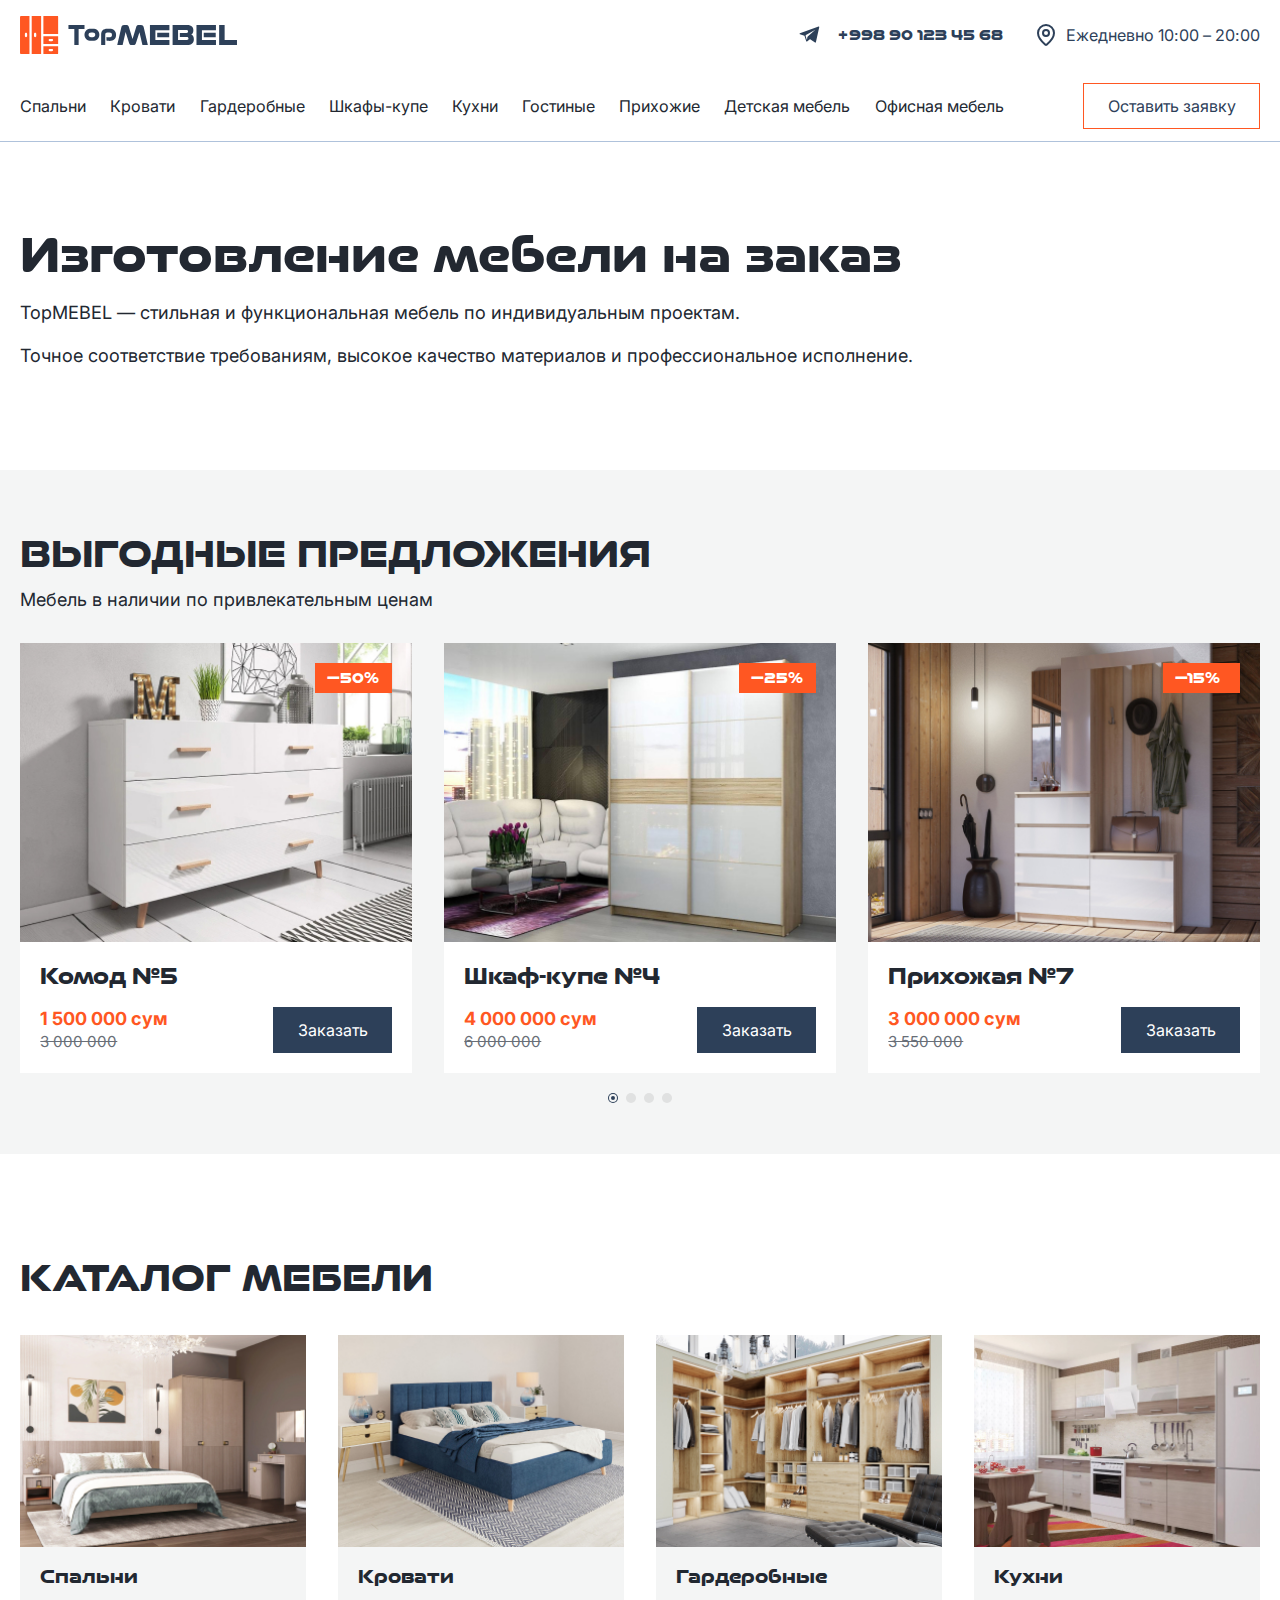
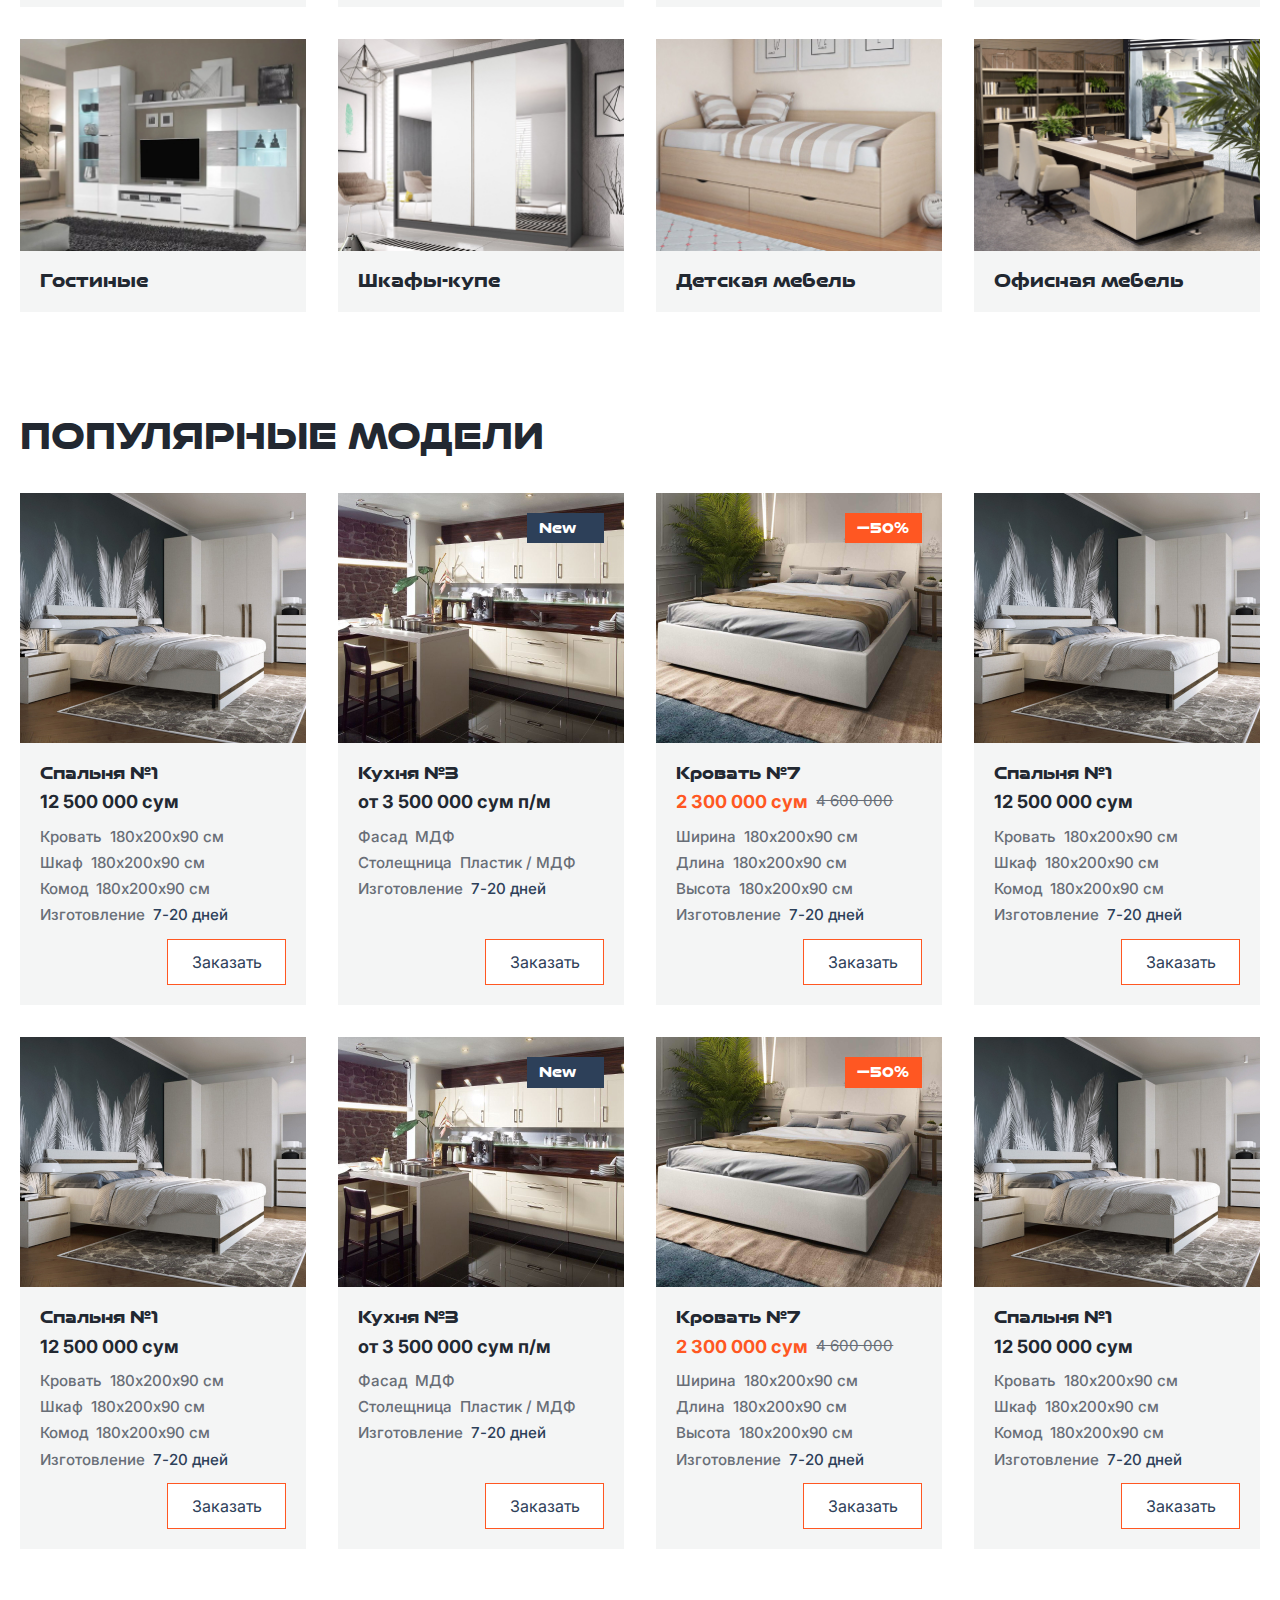
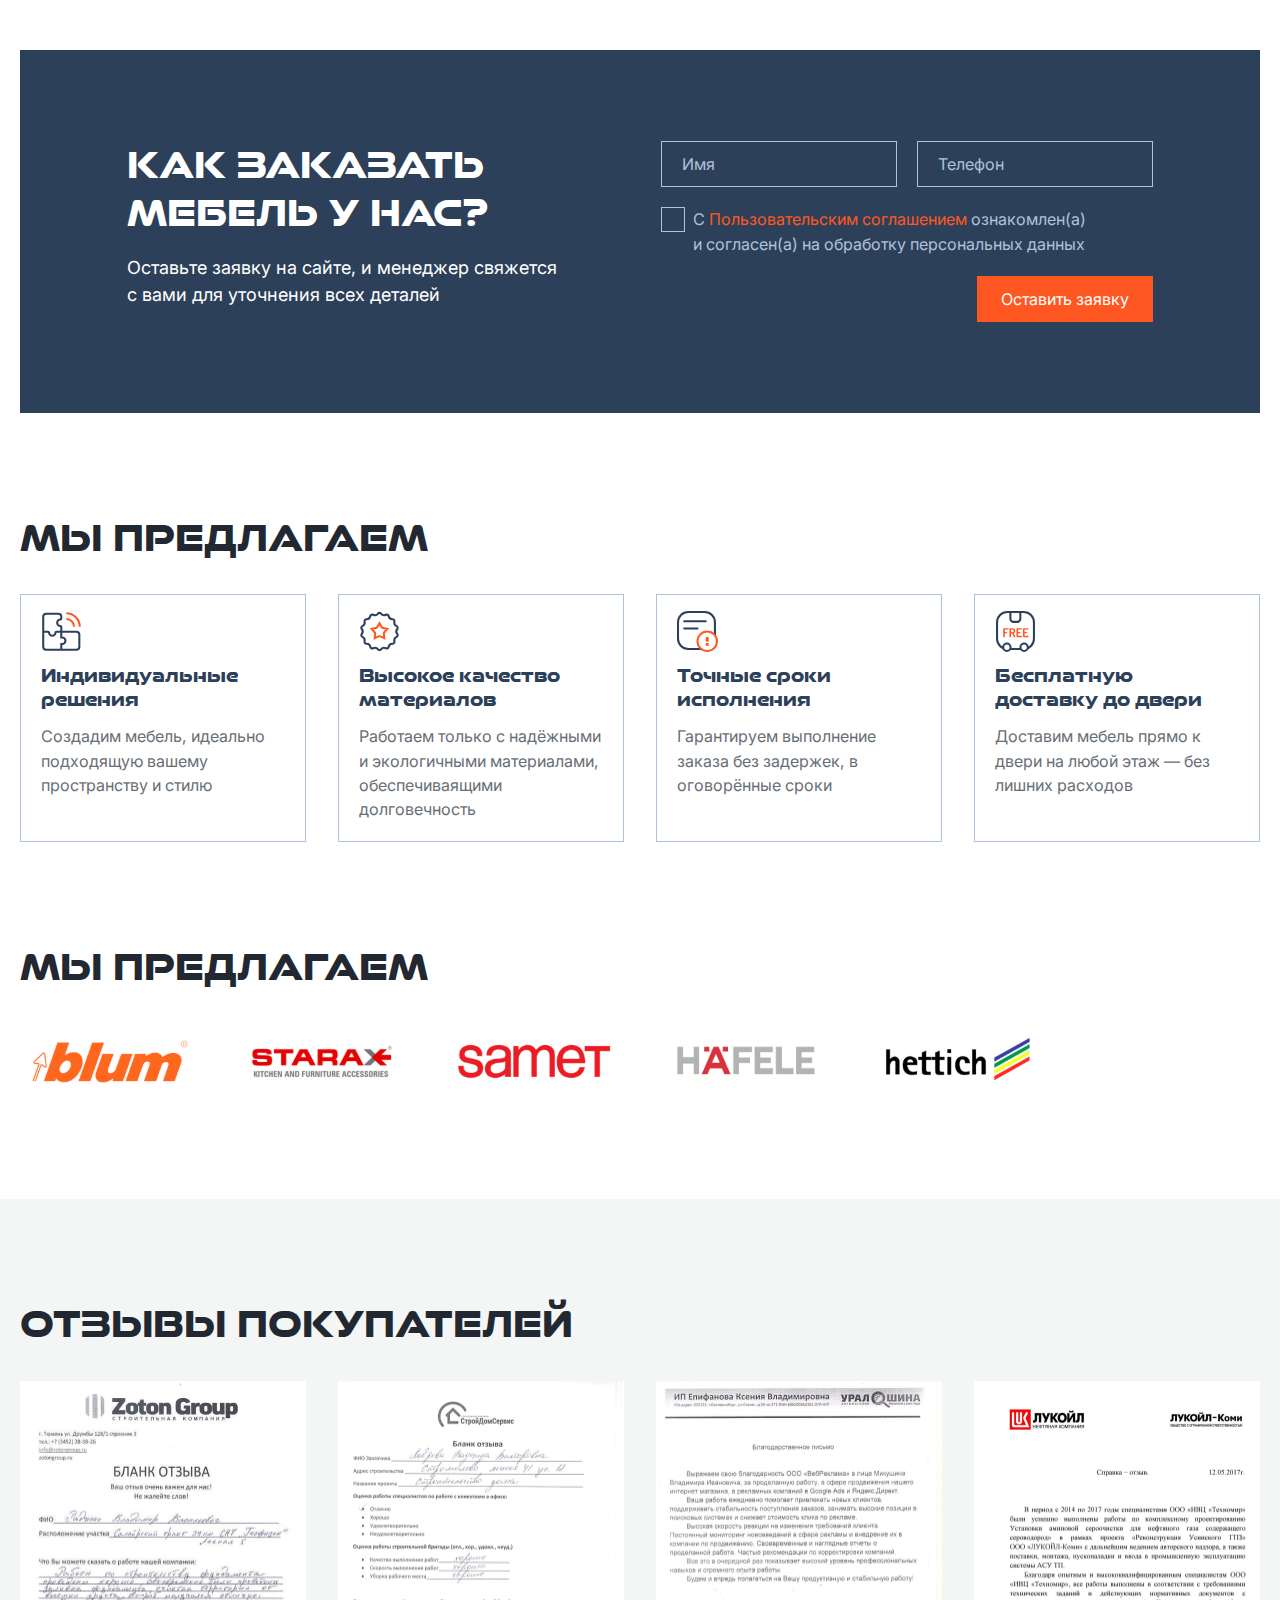
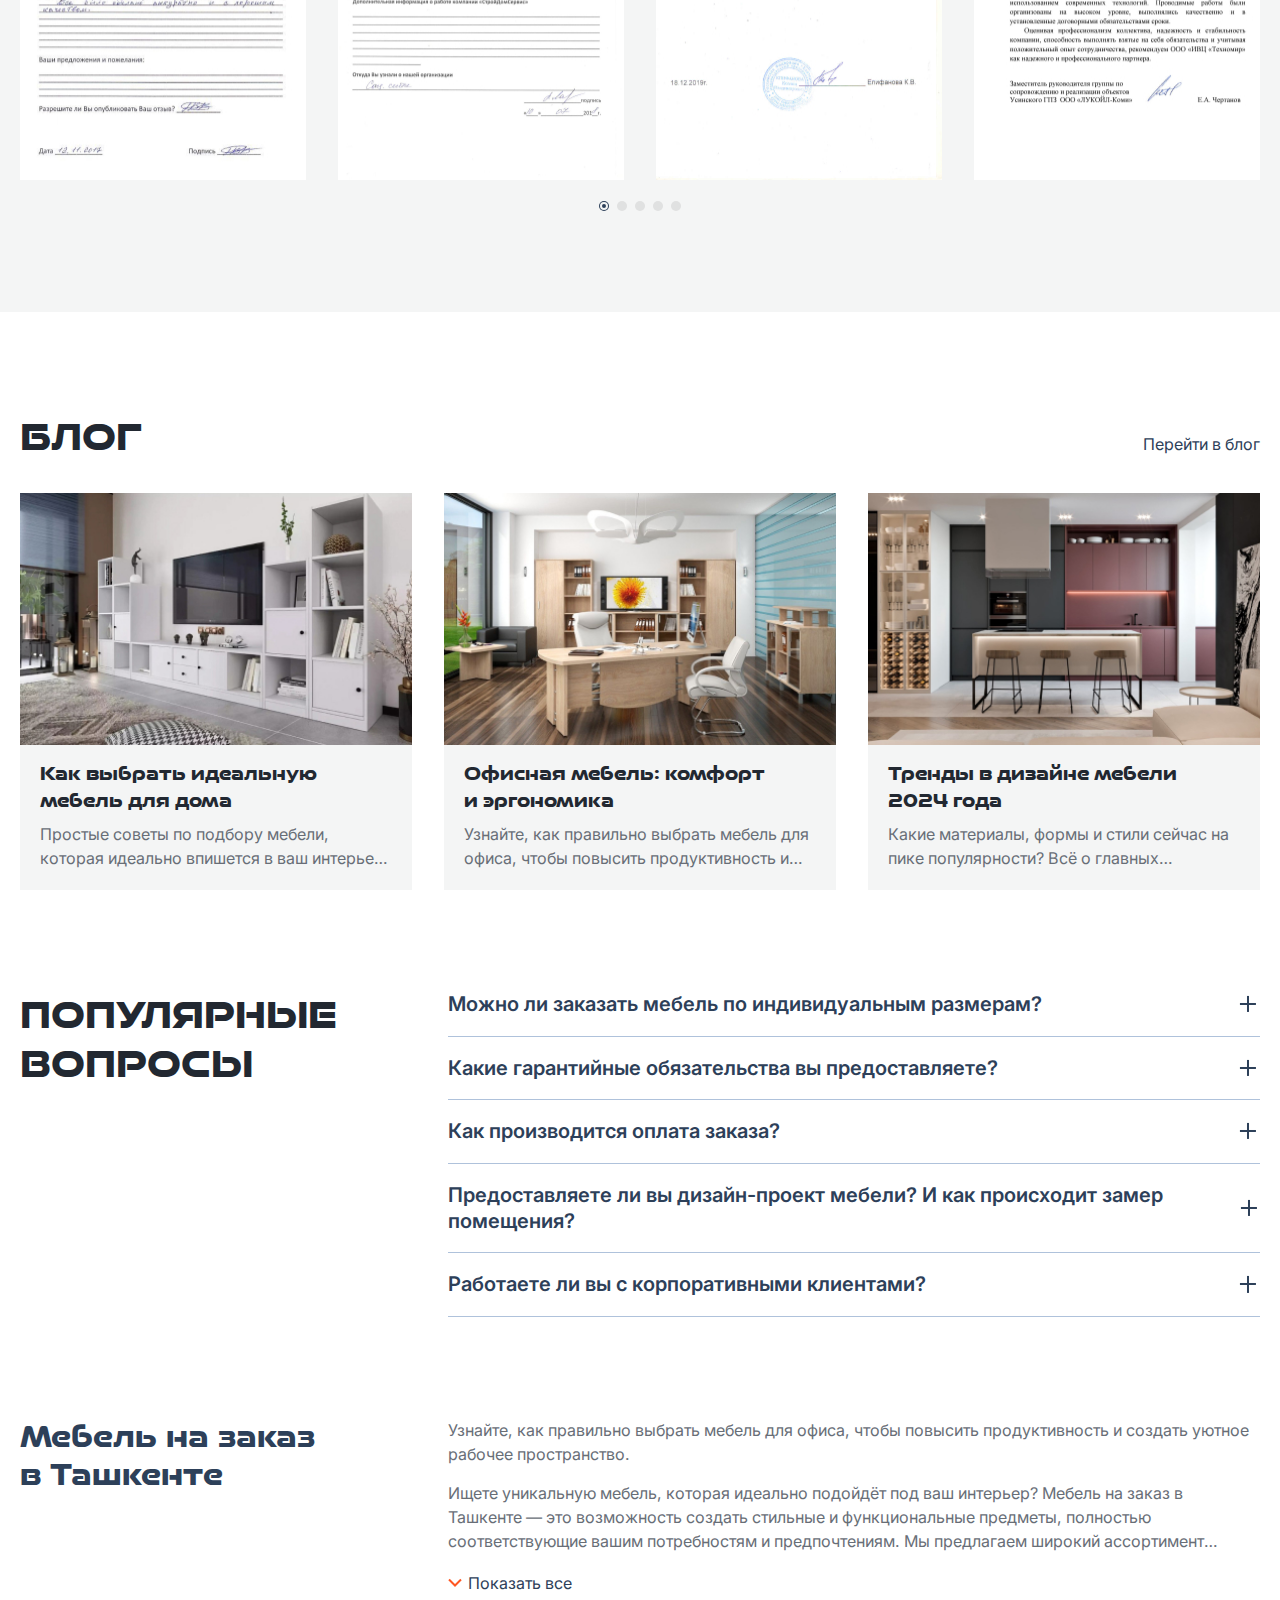
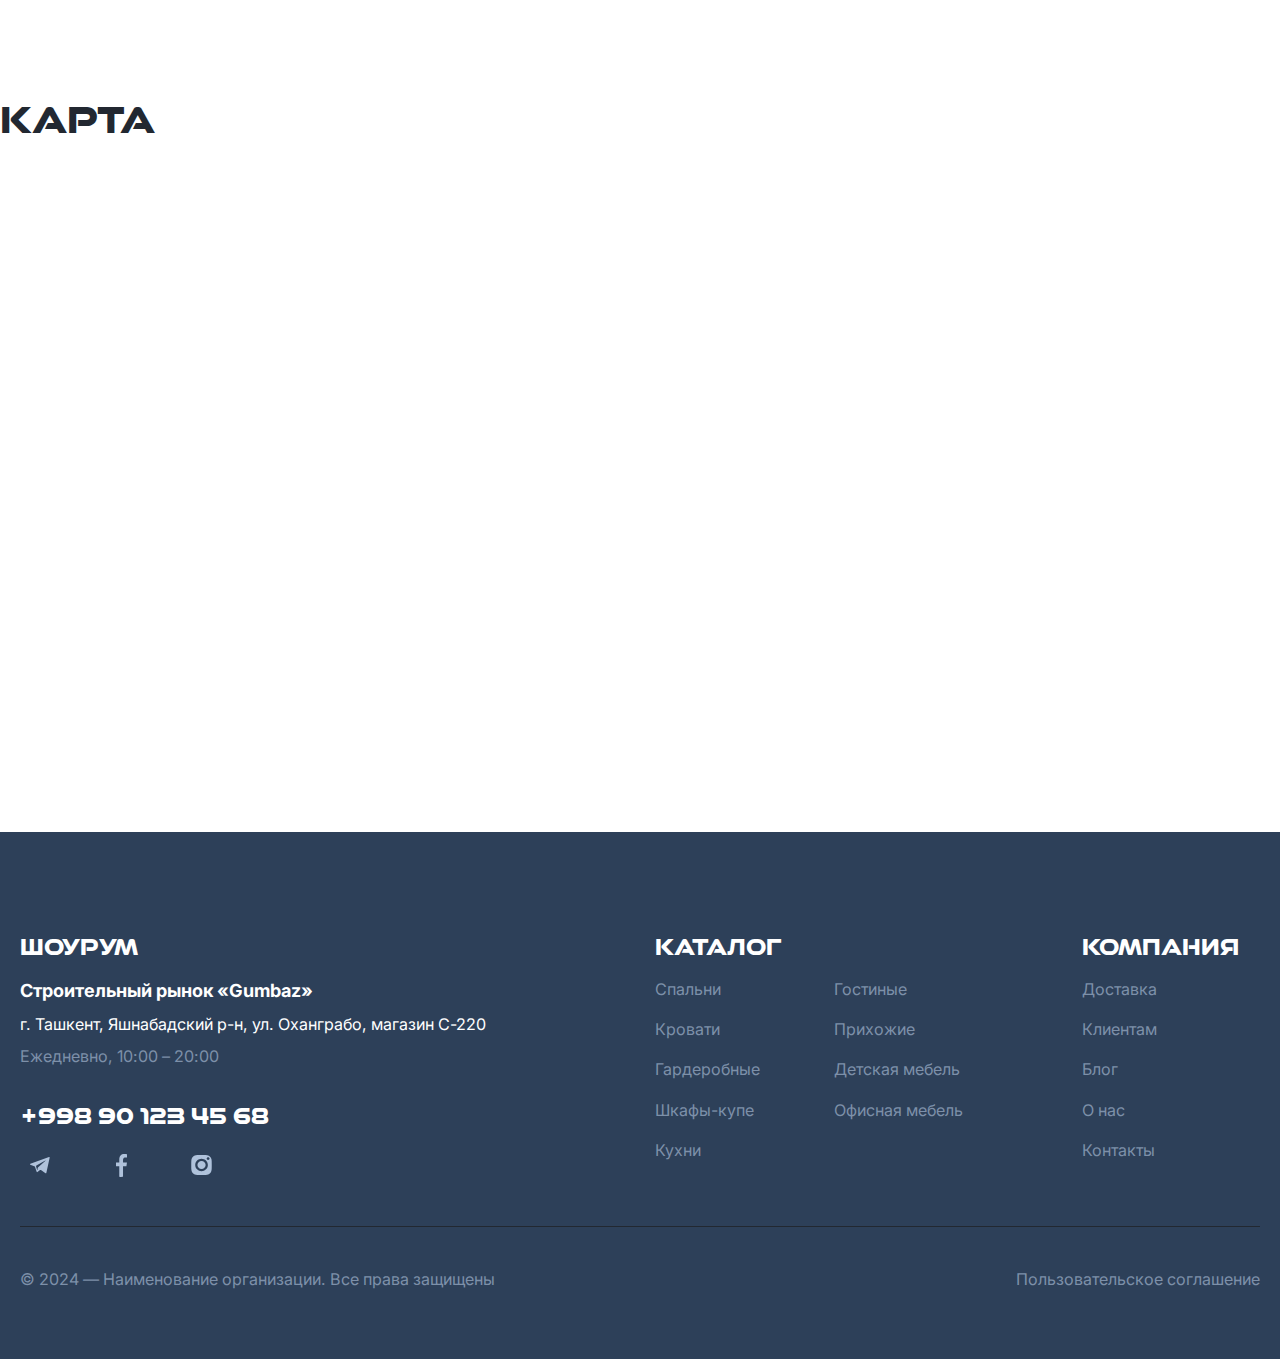
==== commit 367df5c8: "Add files via upload" ====
--- a/index.html
+++ b/index.html
@@ -1048,6 +1048,7 @@
                 </div>
             </section>
             <section class="map-section">
+                <h2 class="title">Карта</h2>
                 <div id="map"></div>
             </section>
         </main>
@@ -1293,7 +1294,7 @@
     <!-- form-modal end -->
 
     <!-- Api-maps scripts -->
-    <script src="https://api-maps.yandex.ru/2.1/?lang=ru_RU" type="text/javascript"></script>
+    <script src="https://api-maps.yandex.ru/2.1/?lang=ru_RU"></script>
 
     <!-- Plugin scripts -->
     <script src="js/swiper-bundle.min.js"></script>
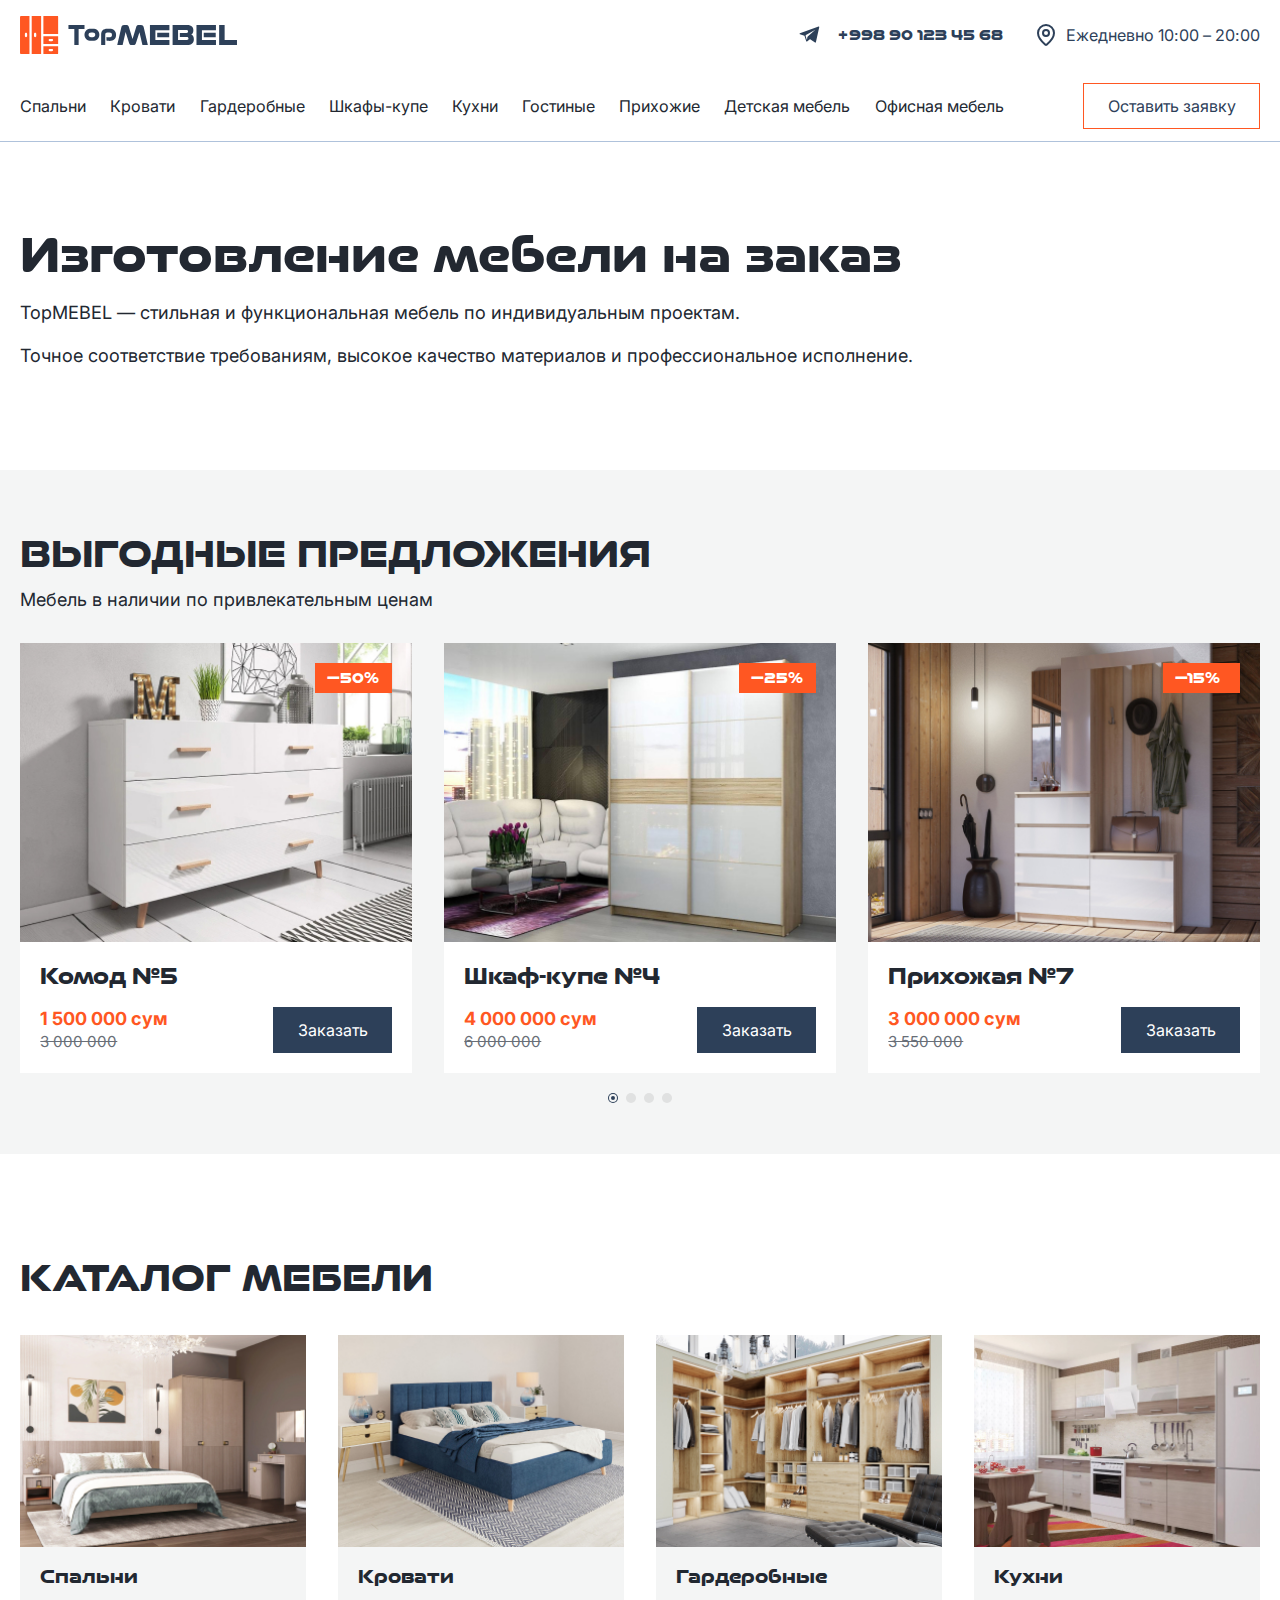
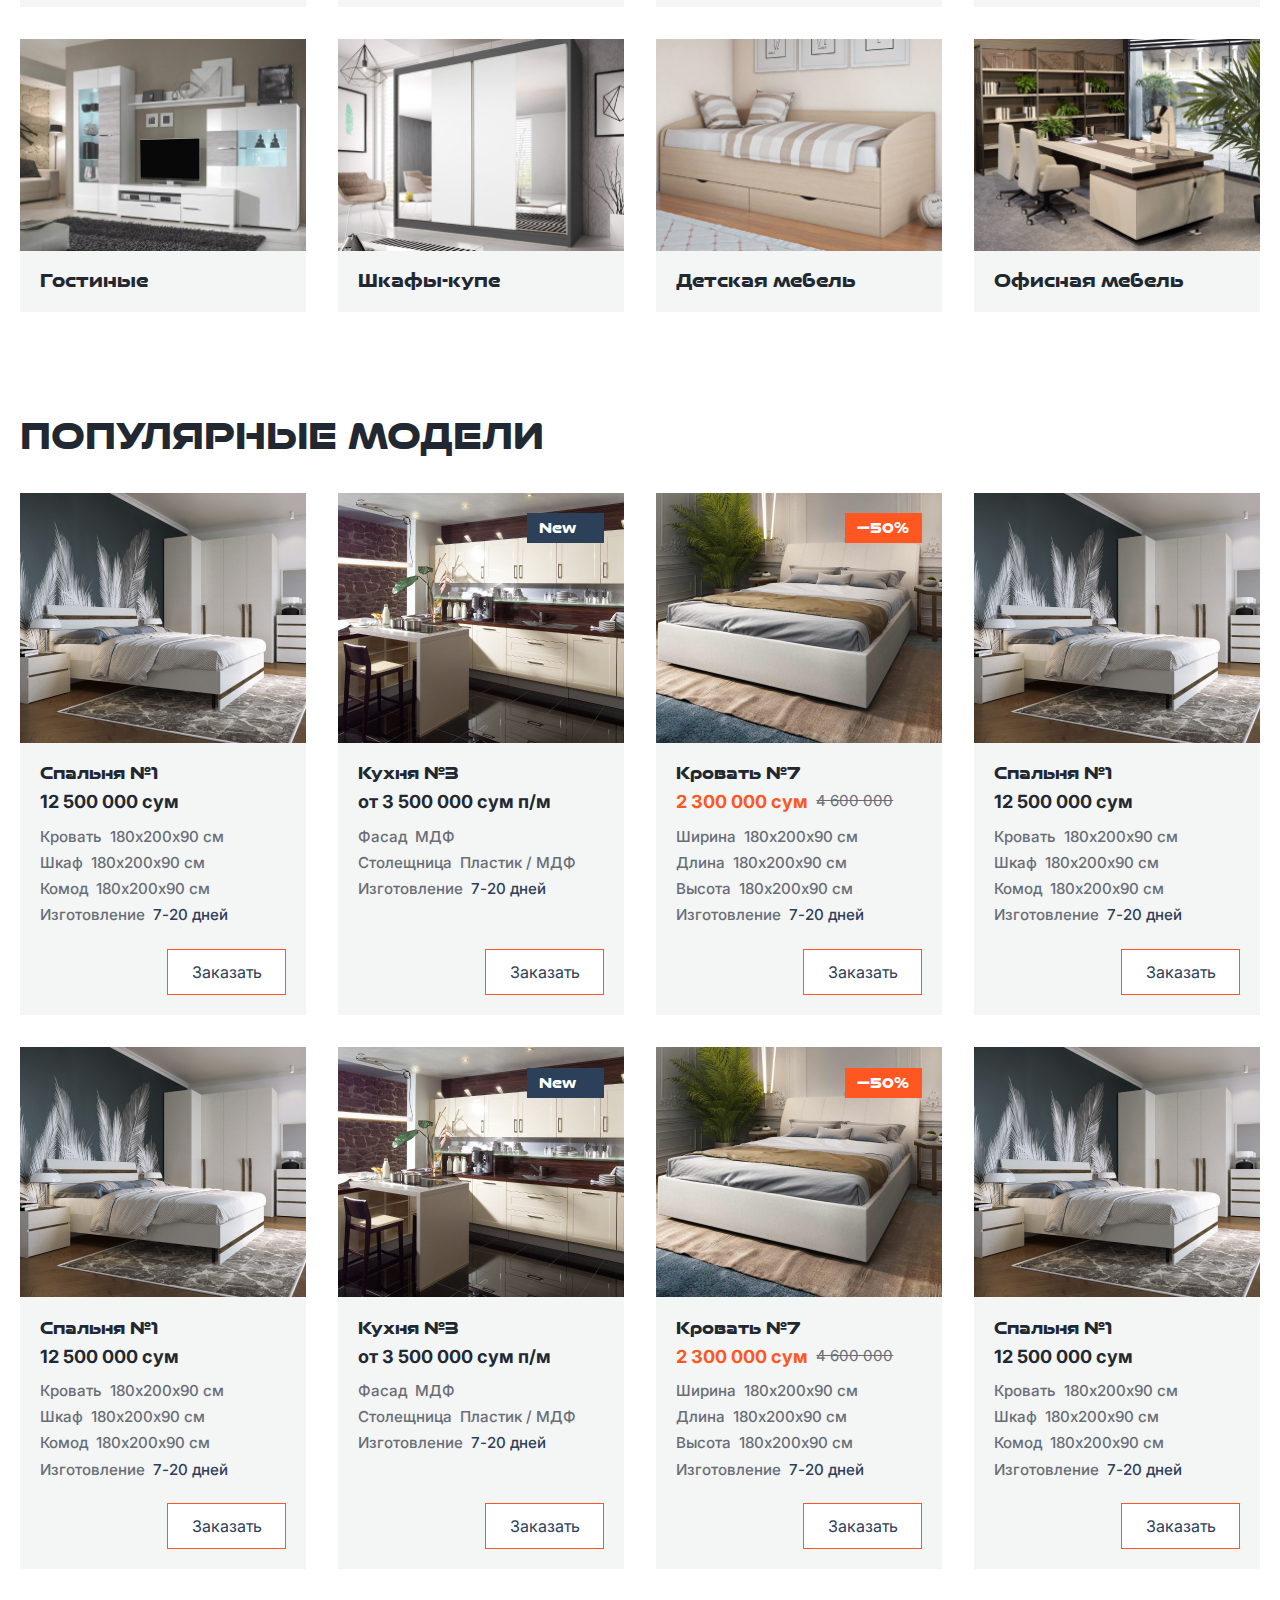
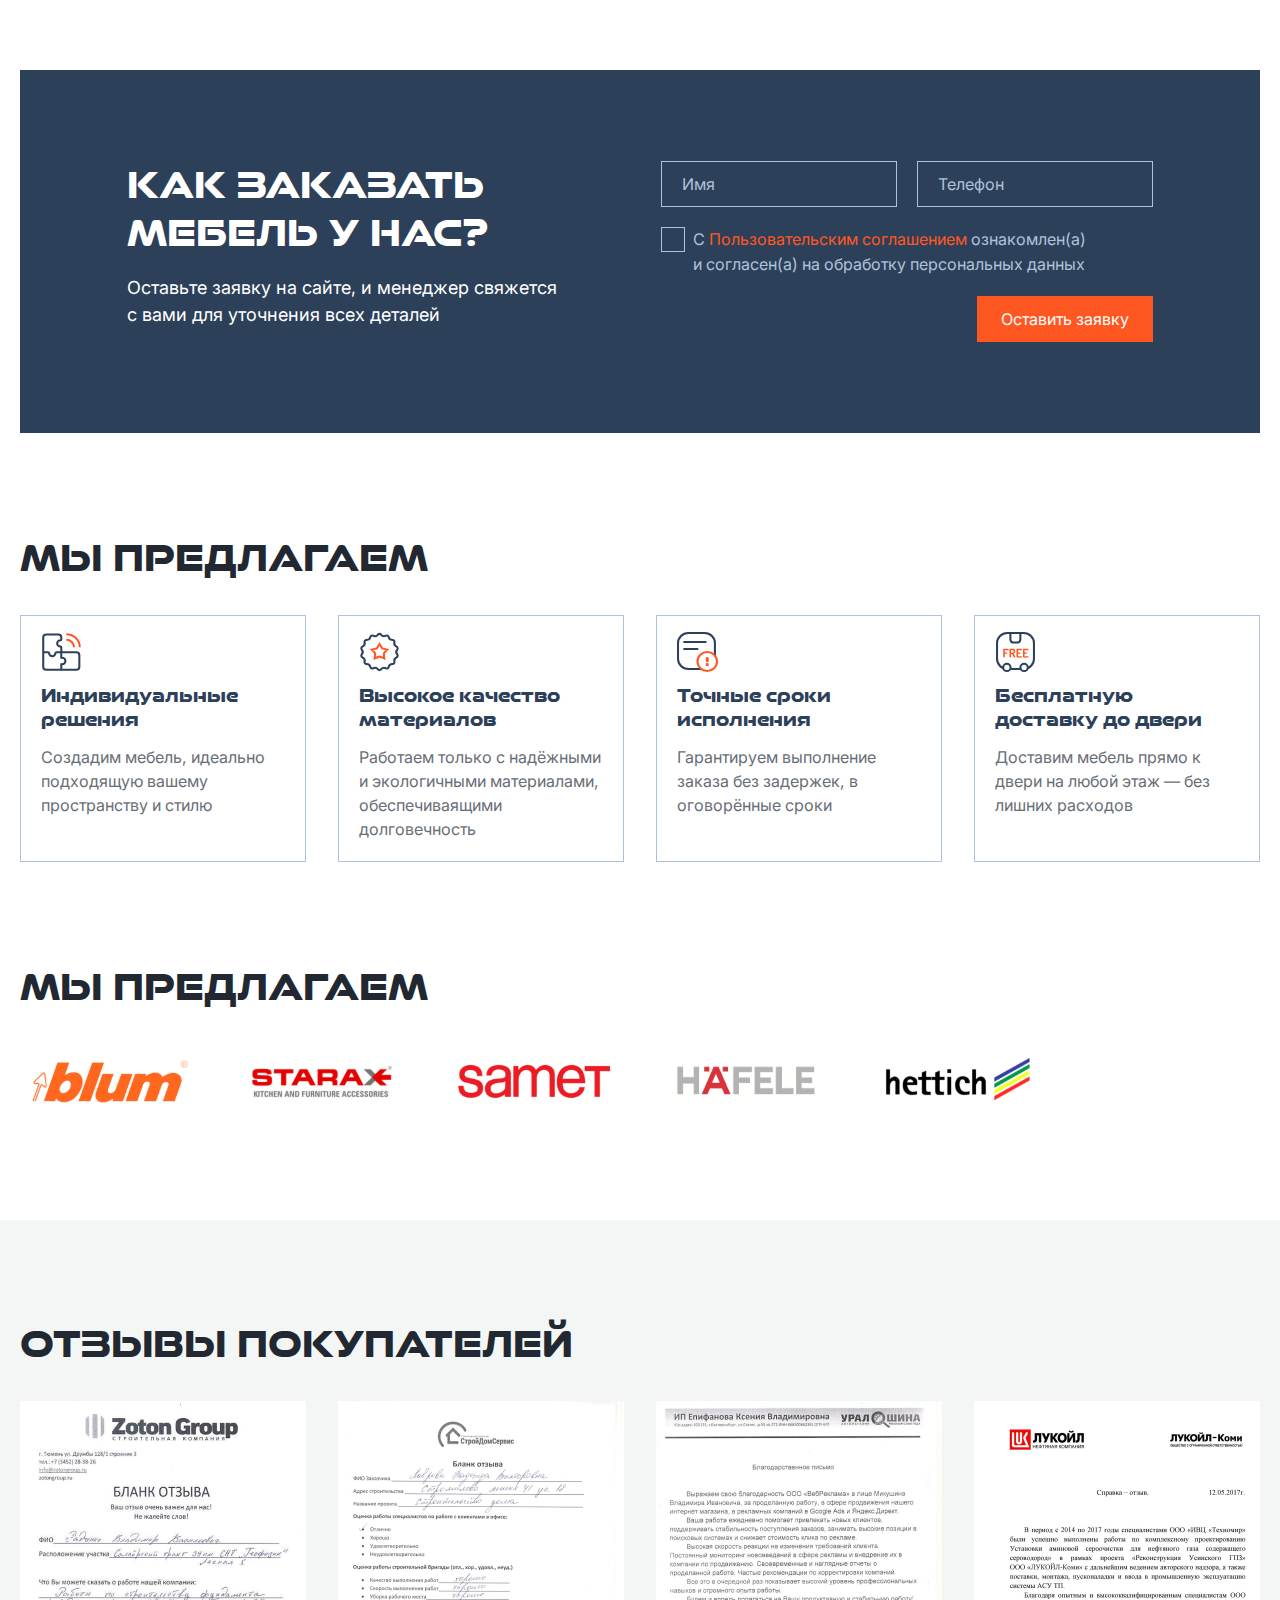
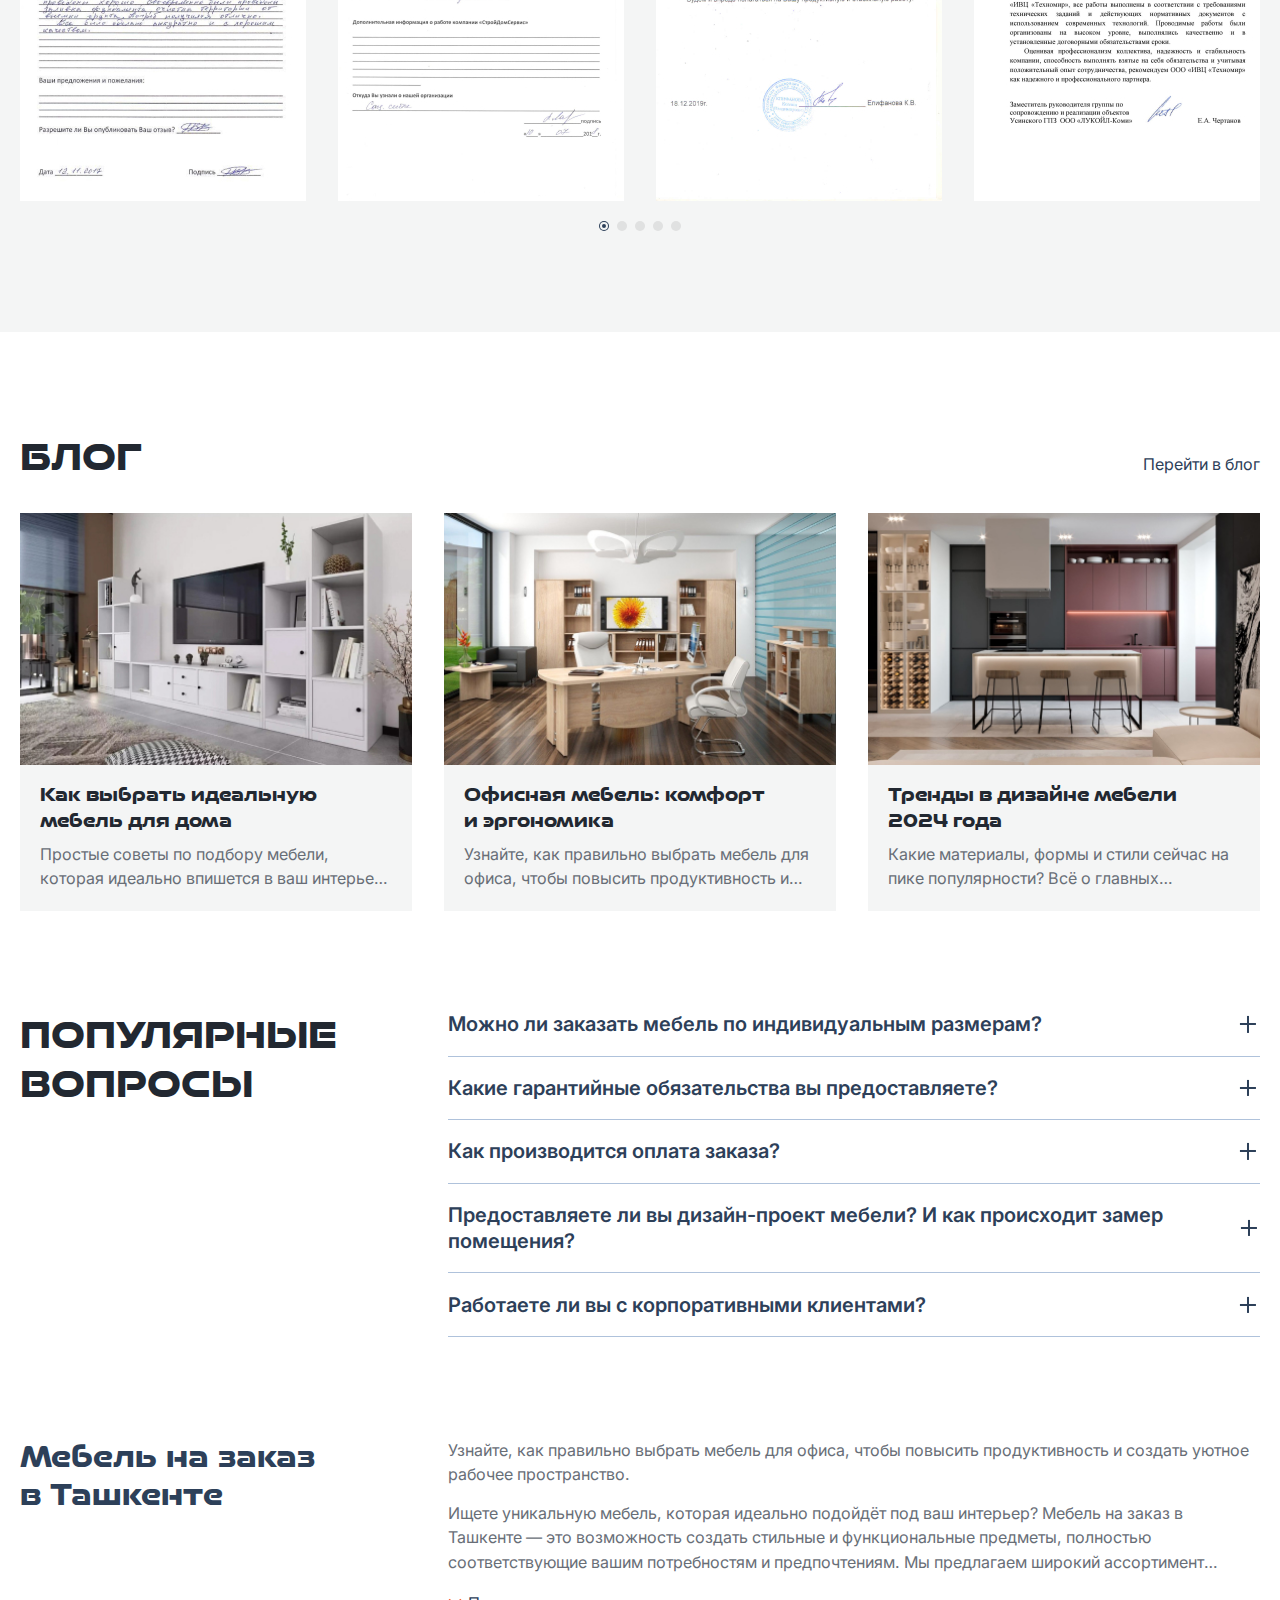
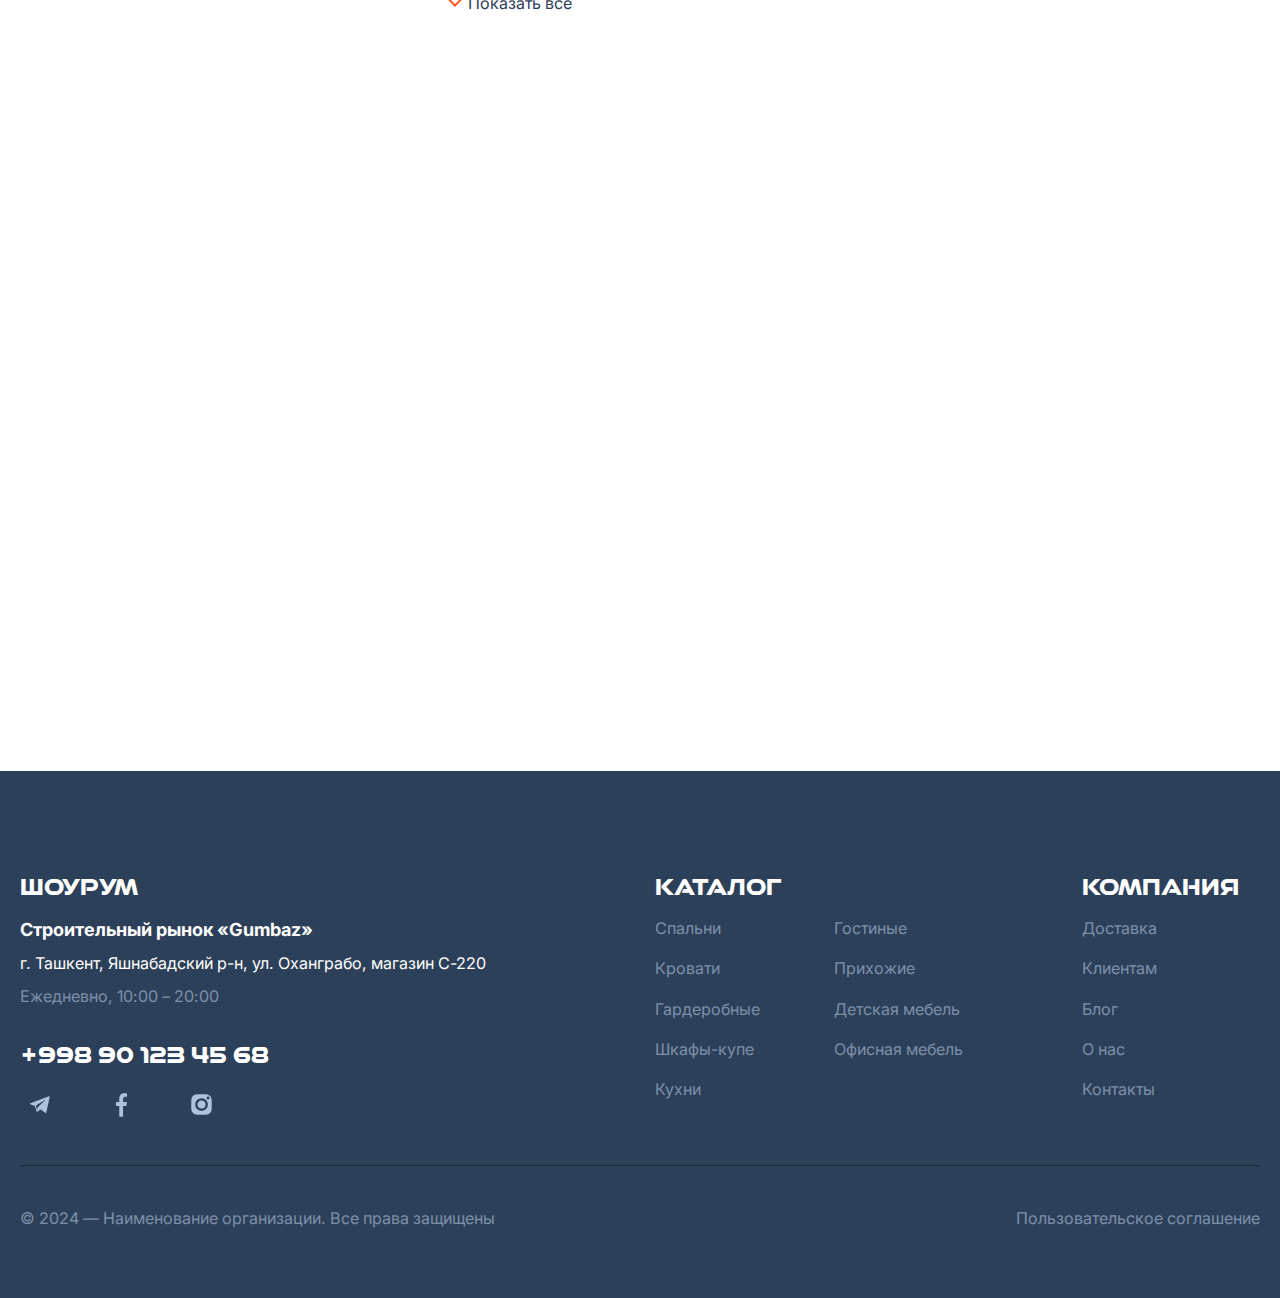
==== commit eca63fe0: "Add files via upload" ====
--- a/index.html
+++ b/index.html
@@ -152,7 +152,7 @@
                         <img src="img/icons/location.svg" alt="icon">
                         <span class="working-hours__text">Ежедневно 10:00 – 20:00</span>
                     </div>
-                    <a href="#" class="btn btn_full-size">Оставить заявку</a>
+                    <span class="btn btn_full-size" data-modal="leave-request">Оставить заявку</span>
                 </div>
             </div>
         </div>
--- a/css/style.css
+++ b/css/style.css
@@ -185,10 +185,6 @@
   overflow: hidden;
 }
 
-body.m-scroll-none {
-  overflow: hidden;
-}
-
 /* p */
 p {
   font-size: 1.125rem;
@@ -995,7 +991,7 @@
   line-height: 1.5rem;
 }
 .furniture .furniture-list {
-  margin: 0 0 0.75rem;
+  margin: 0 0 1.375rem;
 }
 .furniture__bottom-col {
   display: flex;
@@ -1594,6 +1590,11 @@
   display: none;
 }
 
+/* map-section */
+.map-section .title {
+  display: none;
+}
+
 /* map */
 #map {
   margin: 0;
@@ -2028,6 +2029,10 @@
   html {
     font-size: 4.45vw;
   }
+  /* m-scroll-none */
+  body.m-scroll-none {
+    overflow: hidden;
+  }
   /* header */
   .header__top-col {
     gap: 0;
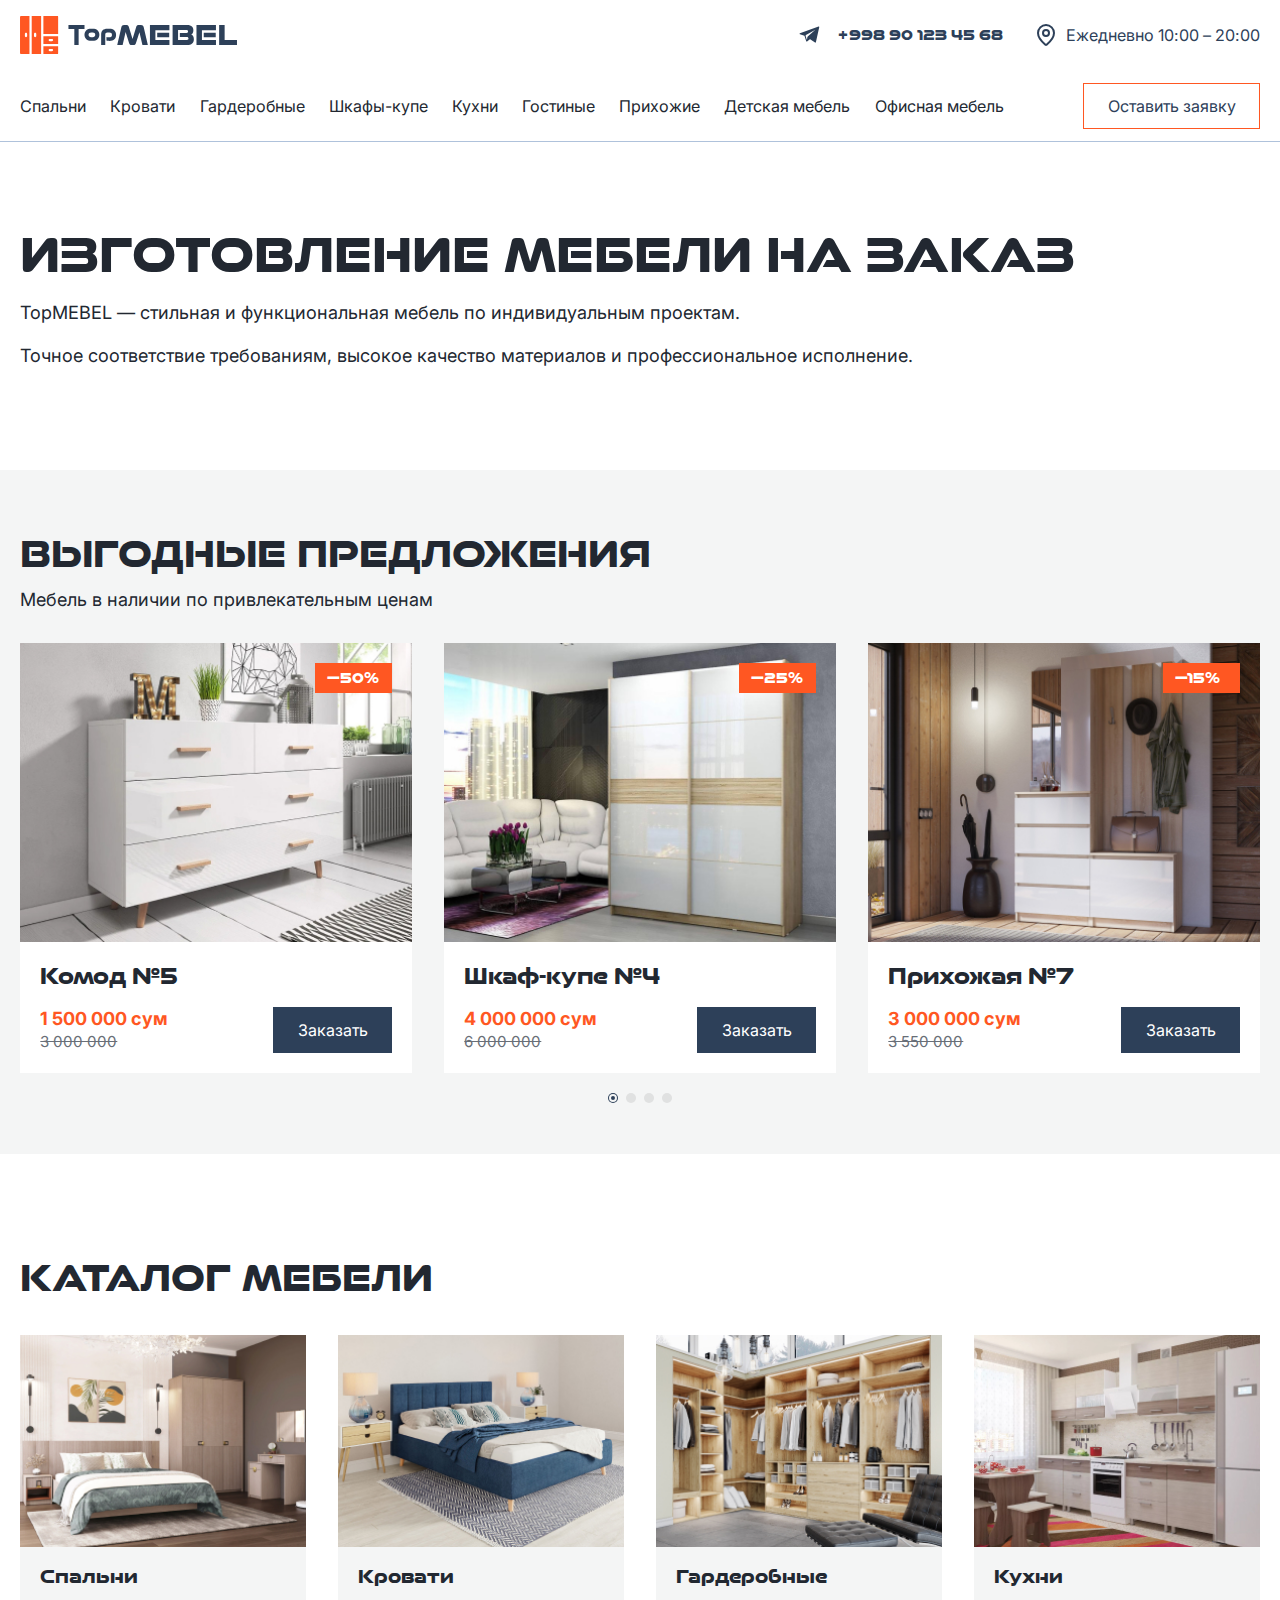
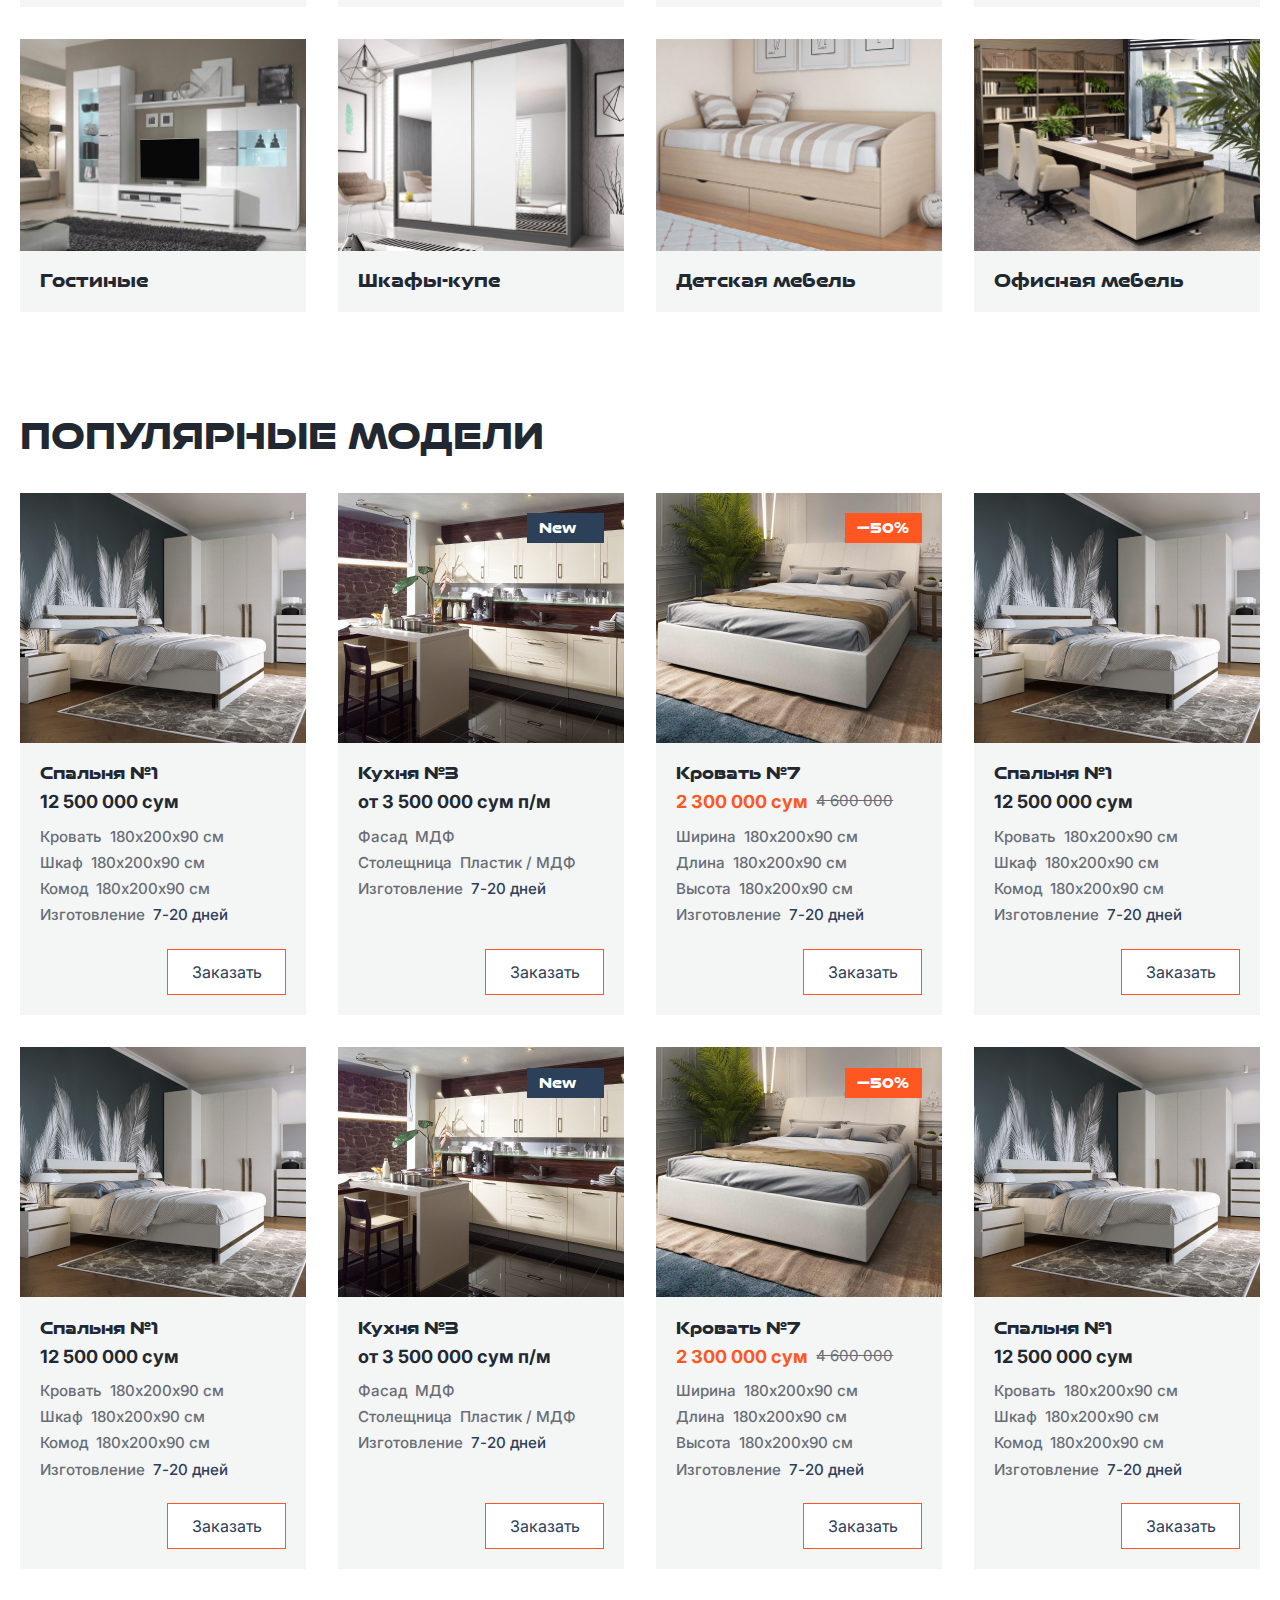
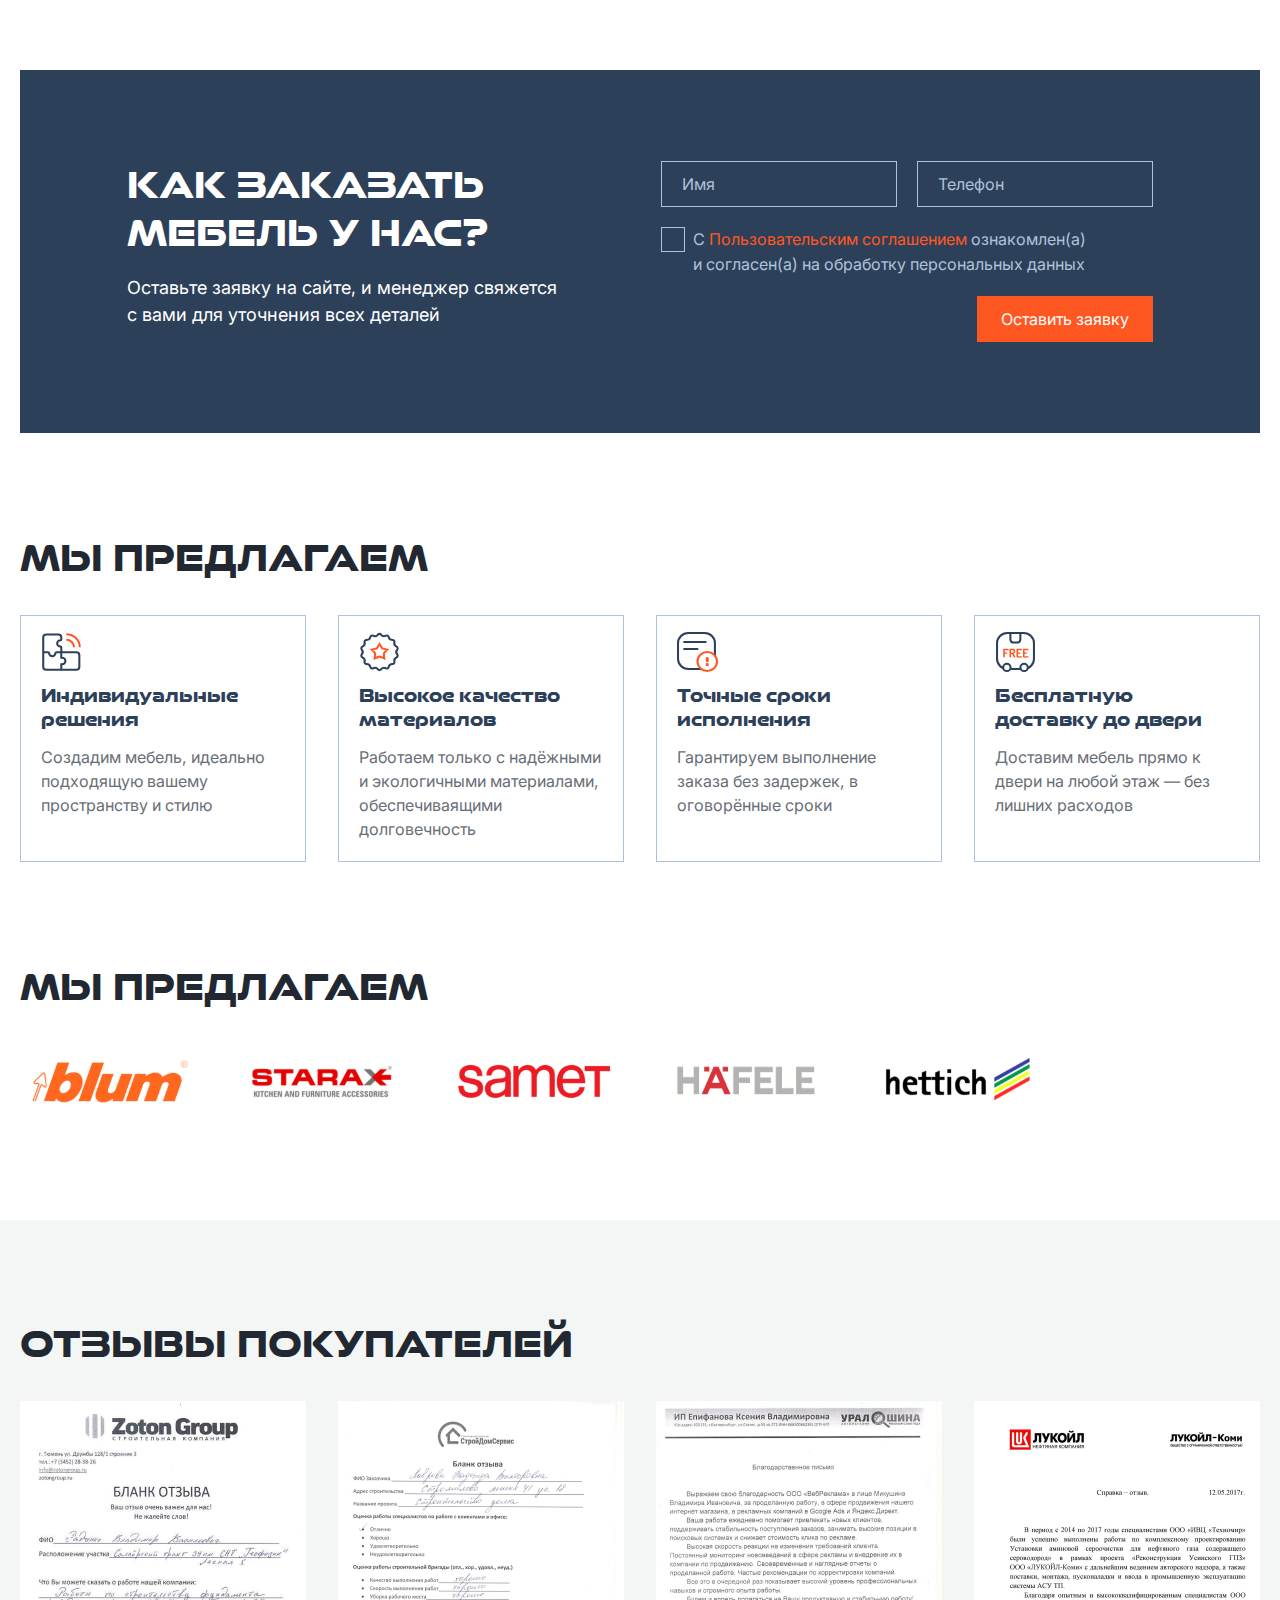
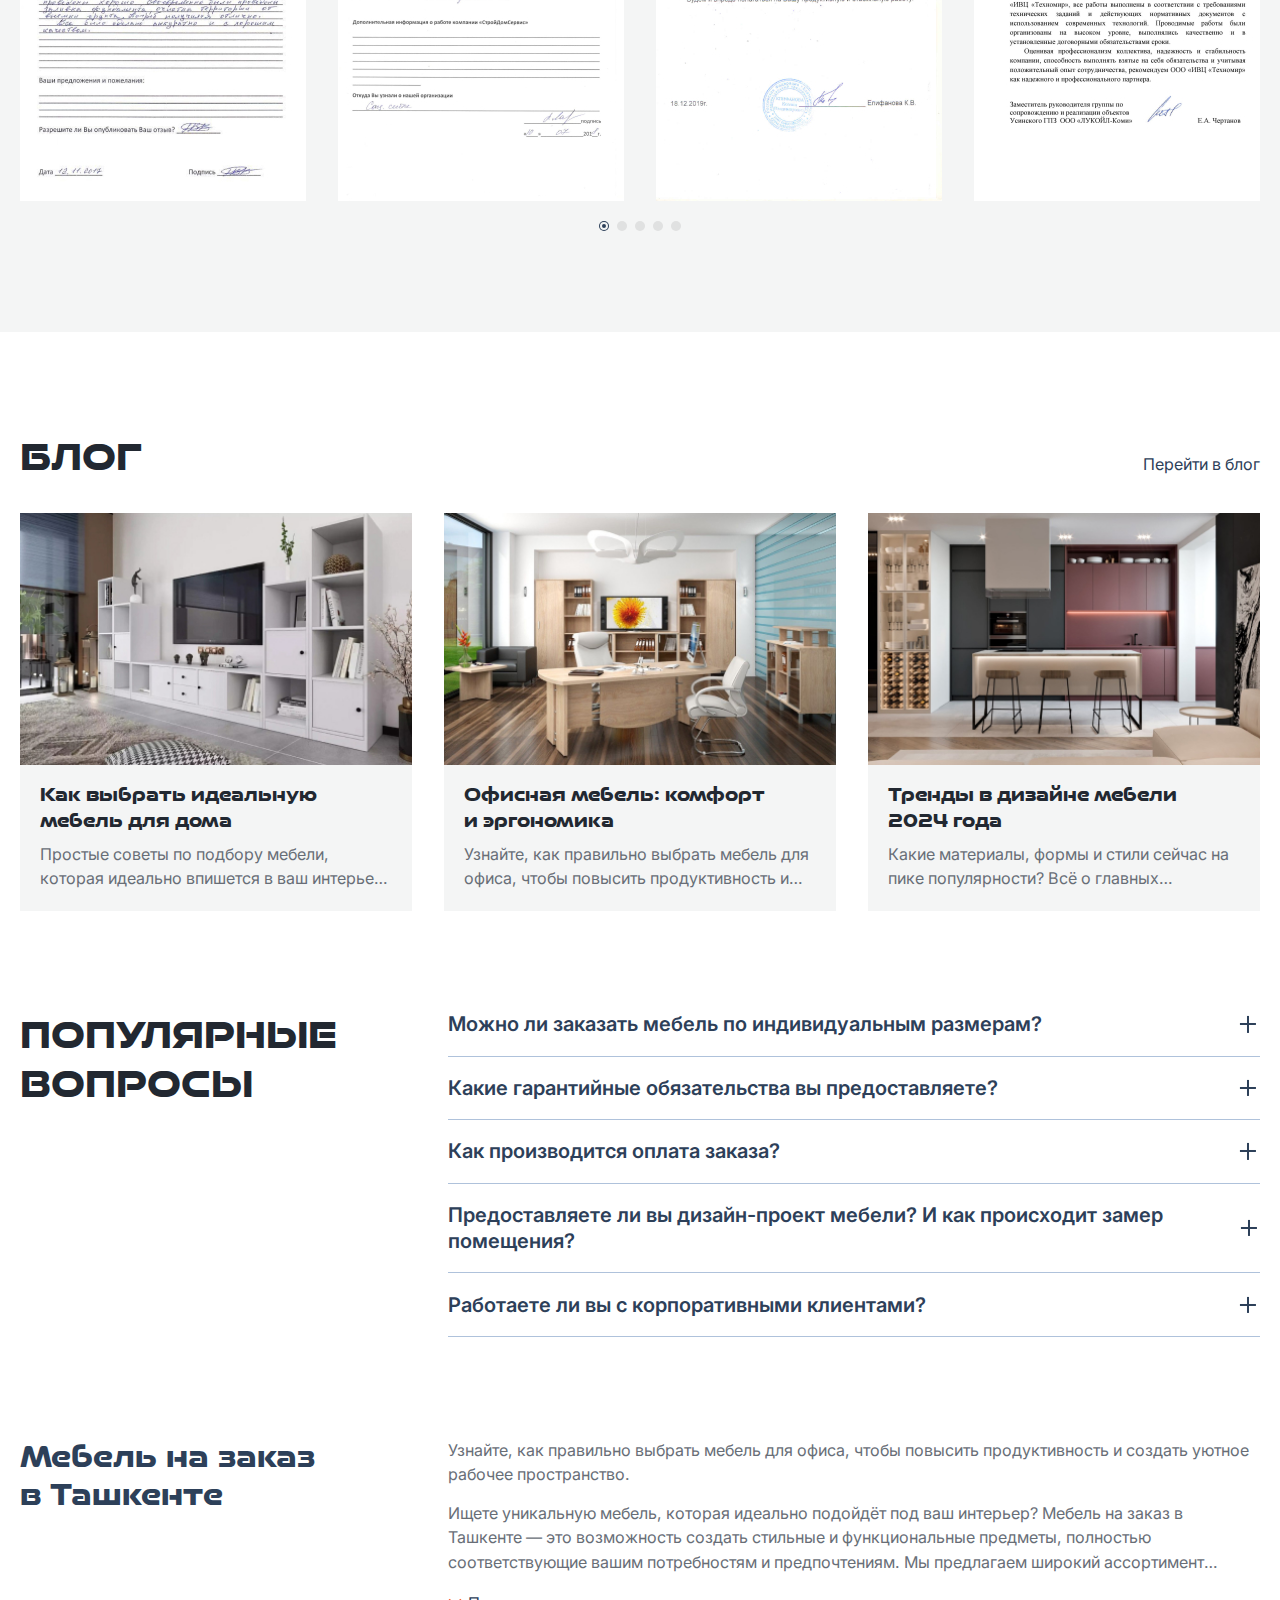
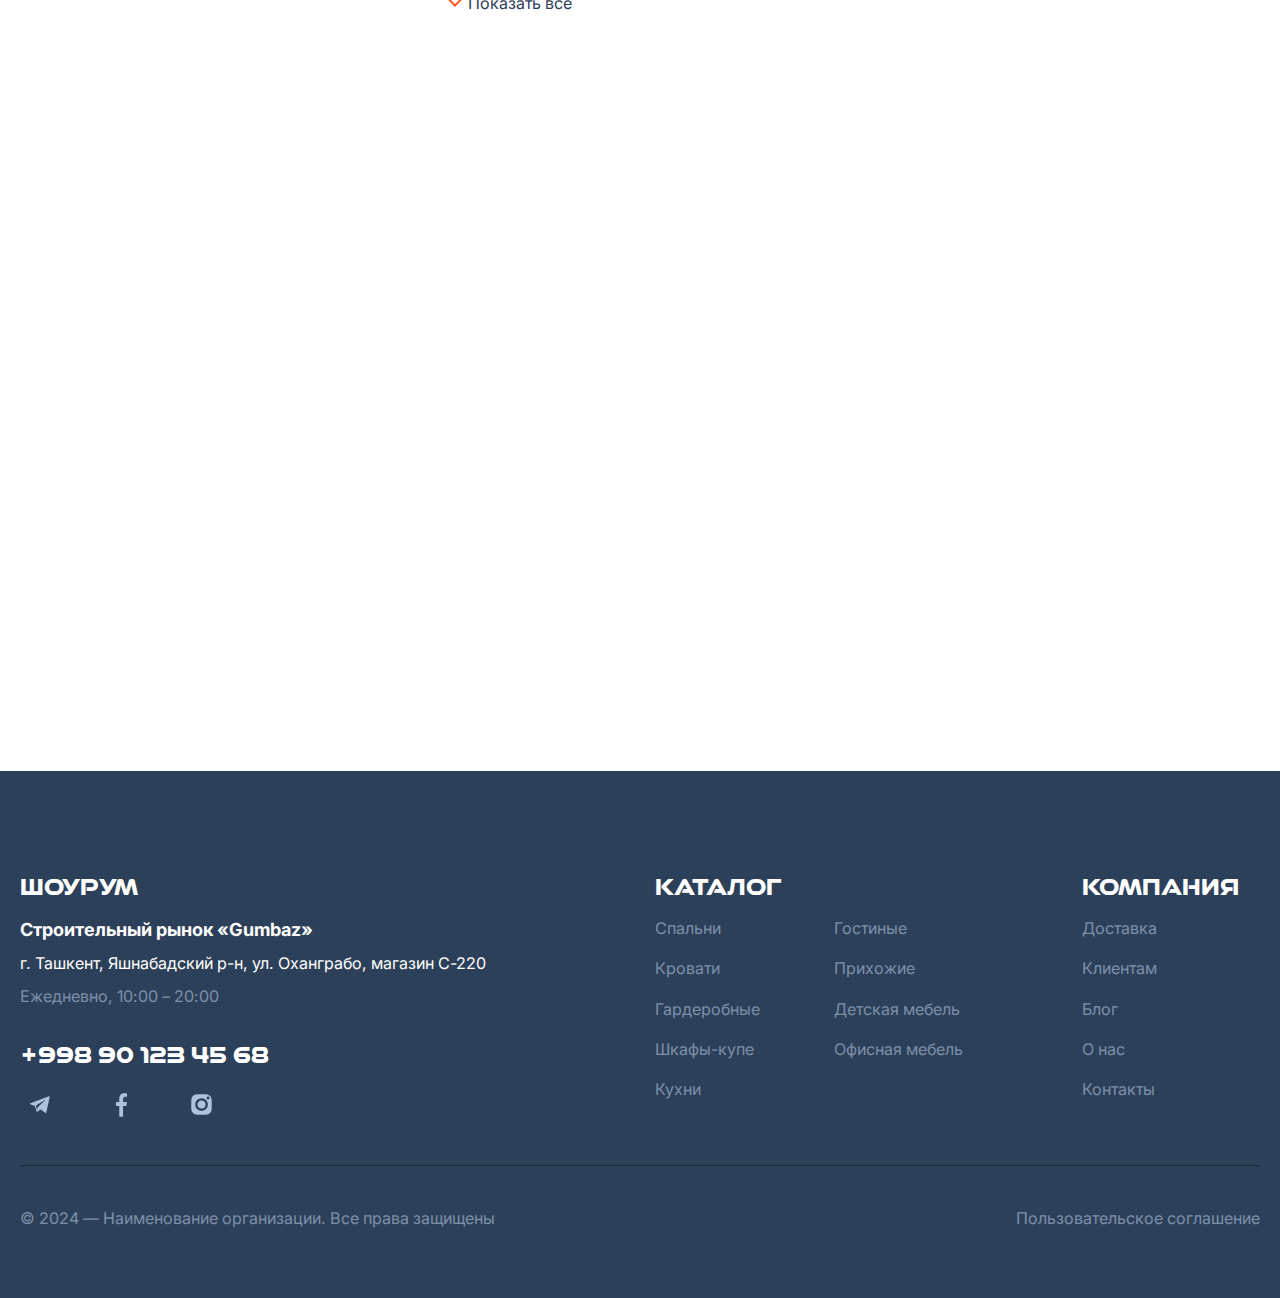
==== commit c61b8246: "Add files via upload" ====
--- a/index.html
+++ b/index.html
@@ -8,6 +8,7 @@
     
     <link rel="stylesheet" href="css/style.css" media="all">
     <link rel="stylesheet" href="css/swiper-bundle.min.css" media="all">
+    <link rel="stylesheet" href="css/fancybox.min.css" media="all">
 
     <link href="favicon.ico" rel="shortcut icon">
 
@@ -39,14 +40,18 @@
                         </a>
                     </div>
                     <div class="header__right-col">
-                        <a href="tel:+998901234568" class="telegram-link">
-                            <img src="img/icons/telegram.svg" alt="icon">
-                            <span class="telegram-link__text">+998 90 123 45 68</span>
+                        <span class="telegram-link">
+                            <a class="telegram-link__icon" href="https://web.telegram.org" target="_blank">
+                                <img src="img/icons/telegram.svg" alt="icon">
+                                <img src="img/icons/telegram-o.svg" alt="icon">
+                            </a>
+                            <a href="tel:+998901234568" class="telegram-link__text">+998 90 123 45 68</a>
+                        </span>
+                        <a class="working-hours" href="https://yandex.uz/maps/org/103543503265/?ll=69.347407%2C41.253529&z=15" target="_blank">
+                            <img src="img/icons/location.svg" alt="icon">
+                            <img src="img/icons/location-o.svg" alt="icon">
+                            <span class="working-hours__text">Ежедневно 10:00 – 20:00</span>
                         </a>
-                        <div class="working-hours">
-                            <img src="img/icons/location.svg" alt="icon">
-                            <span class="working-hours__text">Ежедневно 10:00 – 20:00</span>
-                        </div>
                     </div>
                 </div>
                 <div class="header__bottom-col">
@@ -82,7 +87,7 @@
                             </li>
                         </ul>
                     </nav>
-                    <span class="btn btn_color-transparent" data-modal="leave-request">Оставить заявку</span>
+                    <span class="btn btn_color-transparent-orange" data-modal="leave-request">Оставить заявку</span>
                 </div>
             </div>
         </header>
@@ -144,14 +149,16 @@
                     </nav>
                 </div>
                 <div class="mobile-menu__bottom-col">
-                    <a href="tel:+998901234568" class="telegram-link">
-                        <img src="img/icons/telegram.svg" alt="icon">
-                        <span class="telegram-link__text">+998 90 123 45 68</span>
-                    </a>
-                    <div class="working-hours">
+                    <span class="telegram-link">
+                        <a class="telegram-link__icon" href="https://web.telegram.org" target="_blank">
+                            <img src="img/icons/telegram.svg" alt="icon">
+                        </a>
+                        <a href="tel:+998901234568" class="telegram-link__text">+998 90 123 45 68</a>
+                    </span>
+                    <a class="working-hours" href="https://yandex.uz/maps/org/103543503265/?ll=69.347407%2C41.253529&z=15" target="_blank">
                         <img src="img/icons/location.svg" alt="icon">
                         <span class="working-hours__text">Ежедневно 10:00 – 20:00</span>
-                    </div>
+                    </a>
                     <span class="btn btn_full-size" data-modal="leave-request">Оставить заявку</span>
                 </div>
             </div>
@@ -391,10 +398,10 @@
                     <div class="furniture">
                         <div class="furniture__item">
                             <div class="furniture__img">
-                                <a href="#" data-furniture-modal="furniture-modal">
+                                <a href="#">
                                     <img src="img/src/furniture-img-1.jpg" alt="img">
-                                    <span class="furniture__zoom"></span>
                                 </a>
+                                <span class="furniture__zoom" data-furniture-modal="furniture-modal"></span>
                             </div>
                             <div class="furniture__description">
                                 <h3 class="furniture__title">
@@ -436,11 +443,11 @@
                         </div>
                         <div class="furniture__item">
                             <div class="furniture__img">
-                                <a href="#" data-furniture-modal="furniture-modal-2">
+                                <a href="#">
                                     <span class="new-sticker">New</span>
                                     <img src="img/src/furniture-img-2.jpg" alt="img">
-                                    <span class="furniture__zoom"></span>
                                 </a>
+                                <span class="furniture__zoom" data-furniture-modal="furniture-modal"></span>
                             </div>
                             <div class="furniture__description">
                                 <h3 class="furniture__title">
@@ -476,11 +483,11 @@
                         </div>
                         <div class="furniture__item">
                             <div class="furniture__img">
-                                <a href="#" data-furniture-modal="furniture-modal">
+                                <a href="#">
                                     <span class="discount-sticker">—50%</span>
                                     <img src="img/src/furniture-img-3.jpg" alt="img">
-                                    <span class="furniture__zoom"></span>
                                 </a>
+                                <span class="furniture__zoom" data-furniture-modal="furniture-modal"></span>
                             </div>
                             <div class="furniture__description">
                                 <h3 class="furniture__title">
@@ -523,10 +530,10 @@
                         </div>
                         <div class="furniture__item">
                             <div class="furniture__img">
-                                <a href="#" data-furniture-modal="furniture-modal">
+                                <a href="#">
                                     <img src="img/src/furniture-img-1.jpg" alt="img">
-                                    <span class="furniture__zoom"></span>
                                 </a>
+                                <span class="furniture__zoom" data-furniture-modal="furniture-modal"></span>
                             </div>
                             <div class="furniture__description">
                                 <h3 class="furniture__title">
@@ -568,10 +575,10 @@
                         </div>
                         <div class="furniture__item">
                             <div class="furniture__img">
-                                <a href="#" data-furniture-modal="furniture-modal">
+                                <a href="#">
                                     <img src="img/src/furniture-img-1.jpg" alt="img">
-                                    <span class="furniture__zoom"></span>
                                 </a>
+                                <span class="furniture__zoom" data-furniture-modal="furniture-modal"></span>
                             </div>
                             <div class="furniture__description">
                                 <h3 class="furniture__title">
@@ -613,11 +620,11 @@
                         </div>
                         <div class="furniture__item">
                             <div class="furniture__img">
-                                <a href="#" data-furniture-modal="furniture-modal-2">
+                                <a href="#">
                                     <span class="new-sticker">New</span>
                                     <img src="img/src/furniture-img-2.jpg" alt="img">
-                                    <span class="furniture__zoom"></span>
                                 </a>
+                                <span class="furniture__zoom" data-furniture-modal="furniture-modal"></span>
                             </div>
                             <div class="furniture__description">
                                 <h3 class="furniture__title">
@@ -653,11 +660,11 @@
                         </div>
                         <div class="furniture__item">
                             <div class="furniture__img">
-                                <a href="#" data-furniture-modal="furniture-modal">
+                                <a href="#">
                                     <span class="discount-sticker">—50%</span>
                                     <img src="img/src/furniture-img-3.jpg" alt="img">
-                                    <span class="furniture__zoom"></span>
                                 </a>
+                                <span class="furniture__zoom" data-furniture-modal="furniture-modal"></span>
                             </div>
                             <div class="furniture__description">
                                 <h3 class="furniture__title">
@@ -700,10 +707,10 @@
                         </div>
                         <div class="furniture__item">
                             <div class="furniture__img">
-                                <a href="#" data-furniture-modal="furniture-modal">
+                                <a href="#">
                                     <img src="img/src/furniture-img-1.jpg" alt="img">
-                                    <span class="furniture__zoom"></span>
                                 </a>
+                                <span class="furniture__zoom" data-furniture-modal="furniture-modal"></span>
                             </div>
                             <div class="furniture__description">
                                 <h3 class="furniture__title">
@@ -757,8 +764,8 @@
                                 </div>
                                 <div class="gl-form__col-right">
                                     <div class="fields-col">
-                                        <input type="text" placeholder="Имя" required="required">
-                                        <input type="tel" placeholder="Телефон" required="required" class="phone-field">
+                                        <input class="input-light" type="text" placeholder="Имя" required="required">
+                                        <input class="phone-field input-light" type="tel" placeholder="Телефон" required="required">
                                     </div>
                                     <div class="checkbox">
                                         <input id="remember" type="checkbox" required="required">
@@ -846,56 +853,56 @@
                             <div class="swiper-wrapper">
                                 <div class="swiper-slide">
                                     <div class="review">
-                                        <a href="#">
+                                        <a href="img/src/review-img-1.jpg" data-fancybox="gallery">
                                             <img src="img/src/review-img-1.jpg" alt="img">
                                         </a>
                                     </div>
                                 </div>
                                 <div class="swiper-slide">
                                     <div class="review">
-                                        <a href="#">
+                                        <a href="img/src/review-img-2.jpg" data-fancybox="gallery">
                                             <img src="img/src/review-img-2.jpg" alt="img">
                                         </a>
                                     </div>
                                 </div>
                                 <div class="swiper-slide">
                                     <div class="review">
-                                        <a href="#">
+                                        <a href="img/src/review-img-3.jpg" data-fancybox="gallery">
                                             <img src="img/src/review-img-3.jpg" alt="img">
                                         </a>
                                     </div>
                                 </div>
                                 <div class="swiper-slide">
                                     <div class="review">
-                                        <a href="#">
+                                        <a href="img/src/review-img-4.jpg" data-fancybox="gallery">
                                             <img src="img/src/review-img-4.jpg" alt="img">
                                         </a>
                                     </div>
                                 </div>
                                 <div class="swiper-slide">
                                     <div class="review">
-                                        <a href="#">
+                                        <a href="img/src/review-img-1.jpg" data-fancybox="gallery">
                                             <img src="img/src/review-img-1.jpg" alt="img">
                                         </a>
                                     </div>
                                 </div>
                                 <div class="swiper-slide">
                                     <div class="review">
-                                        <a href="#">
+                                        <a href="img/src/review-img-2.jpg" data-fancybox="gallery">
                                             <img src="img/src/review-img-2.jpg" alt="img">
                                         </a>
                                     </div>
                                 </div>
                                 <div class="swiper-slide">
                                     <div class="review">
-                                        <a href="#">
+                                        <a href="img/src/review-img-3.jpg" data-fancybox="gallery">
                                             <img src="img/src/review-img-3.jpg" alt="img">
                                         </a>
                                     </div>
                                 </div>
                                 <div class="swiper-slide">
                                     <div class="review">
-                                        <a href="#">
+                                        <a href="img/src/review-img-4.jpg" data-fancybox="gallery">
                                             <img src="img/src/review-img-4.jpg" alt="img">
                                         </a>
                                     </div>
@@ -1178,8 +1185,8 @@
                         <h2 class="title title_text-transform-none">Оставьте заявку</h2>
                         <p class="gl-form__text">Специалист свяжется с вами, чтобы обсудить<br> все детали. Ваша идеальная мебель —<br> в нескольких шагах!</p>
                         <div class="fields-col">
-                            <input type="text" placeholder="Имя" required="required">
-                            <input type="tel" placeholder="Телефон" required="required" class="phone-field">
+                            <input class="input-light" type="text" placeholder="Имя" required="required">
+                            <input class="phone-field input-light" type="tel" placeholder="Телефон" required="required">
                         </div>
                         <div class="checkbox">
                             <input id="remember-2" type="checkbox" required="required">
@@ -1298,6 +1305,7 @@
 
     <!-- Plugin scripts -->
     <script src="js/swiper-bundle.min.js"></script>
+    <script src="js/fancybox.min.js"></script>
     <script src="js/dynamic-blocks.js"></script>
 
     <!-- Scripts -->
--- a/css/style.css
+++ b/css/style.css
@@ -17,8 +17,9 @@
   --six-text-color: #686E77;
   --seven-text-color: #AFC2DB;
   --eight-text-color: #FF7540;
-  --nine-text-color: #DC1E09;
-  --ten-text-color: #B1C5D0;
+  --nine-text-color: #CCCDCD;
+  --ten-text-color: #0B68BF;
+  --eleven-text-color: #119F3C;
   /* font-family */
   --primary-font-family: "Inter", sans-serif;
   --secondary-font-family: "Good Timing", sans-serif;
@@ -35,29 +36,21 @@
   --quaternary-border-color: #2D4059;
   --fifth-border-color: #AFC2DB;
   --six-border-color: #FFFFFF;
-  --seven-border-color: #00639E;
-  --eight-border-color: #DC1E09;
-  --nine-border-color: #0993DC;
+  --seven-border-color: #F4F5F5;
   /* btn-color */
   --primary-btn-color: #FF5722;
   --secondary-btn-color: #FF7540;
   --tertiary-btn-color: #EB430E;
   --quaternary-btn-color: #AFC2DB;
   --fifth-btn-color: #2D4059;
+  --six-btn-color: #F4F5F5;
   /* background-color */
   --primary-background-color: #2D4059;
   --secondary-background-color: #F4F5F5;
   --tertiary-background-color: #FF5722;
   --quaternary-background-color: #FFFFFF;
   --fifth-background-color: #E0E1E1;
-  --six-background-color: #000932;
-  --seven-background-color: #181A1B;
-  --eight-background-color: #D8E7EF;
-  --nine-background-color: #375767;
-  --ten-background-color: #718895;
-  --eleven-background-color: #fef8f8;
-  --twelve-background-color: #f7fafc;
-  --thirteen-background-color: #DC1E09;
+  --six-background-color: #AFC2DB;
 }
 
 /* reset */
@@ -237,7 +230,7 @@
   padding: 0 1.25rem;
   width: 100%;
   height: 2.875rem;
-  color: var(--quaternary-text-color);
+  color: var(--primary-text-color);
   font-size: 1rem;
   font-family: var(--primary-font-family);
   font-weight: var(--primary-font-weight);
@@ -263,8 +256,6 @@
 input[type=email]::-moz-placeholder,
 input[type=password]::-moz-placeholder {
   color: var(--seven-text-color);
-  opacity: 1;
-  outline: none;
 }
 
 input[type=tel]::-webkit-input-placeholder,
@@ -272,8 +263,34 @@
 input[type=email]::-webkit-input-placeholder,
 input[type=password]::-webkit-input-placeholder {
   color: var(--seven-text-color);
-  opacity: 1;
-  outline: none;
+}
+
+input[type=tel].input-light,
+input[type=text].input-light,
+input[type=email].input-light,
+input[type=password].input-light {
+  color: var(--quaternary-text-color);
+}
+
+input[type=tel].input-light:focus,
+input[type=text].input-light:focus,
+input[type=email].input-light:focus,
+input[type=password].input-light:focus {
+  border-color: var(--six-border-color);
+}
+
+input[type=tel].input-light::-moz-placeholder,
+input[type=text].input-light::-moz-placeholder,
+input[type=email].input-light::-moz-placeholder,
+input[type=password].input-light::-moz-placeholder {
+  color: var(--seven-text-color);
+}
+
+input[type=tel].input-light::-webkit-input-placeholder,
+input[type=text].input-light::-webkit-input-placeholder,
+input[type=email].input-light::-webkit-input-placeholder,
+input[type=password].input-light::-webkit-input-placeholder {
+  color: var(--seven-text-color);
 }
 
 /* textarea */
@@ -367,6 +384,59 @@
   color: var(--seven-text-color);
   font-size: 1rem;
   line-height: 1.5rem;
+}
+
+/* radio */
+.radio {
+  display: flex;
+  align-items: flex-start;
+  gap: 0 0.5rem;
+}
+.radio input {
+  position: relative;
+  display: block;
+  flex-shrink: 0;
+  margin: 0;
+  padding: 0;
+  width: 1.5rem;
+  height: 1.5rem;
+  vertical-align: top;
+  border: 0;
+  box-shadow: 0 0 0 0.0625rem var(--quaternary-border-color) inset;
+  background: none;
+  border-radius: 100%;
+  outline: 0;
+  cursor: pointer;
+  -webkit-appearance: none;
+  -moz-appearance: none;
+  appearance: none;
+  transition: all 0.3s;
+}
+.radio input:before {
+  position: absolute;
+  display: block;
+  width: 0.875rem;
+  height: 0.875rem;
+  top: 50%;
+  left: 50%;
+  background: var(--tertiary-background-color);
+  transform: translate(-50%, -50%);
+  border-radius: 100%;
+  content: "";
+  opacity: 0;
+  transition: opacity 0.3s;
+}
+.radio input:checked {
+  box-shadow: 0 0 0 0.0625rem var(--secondary-border-color) inset;
+}
+.radio input:checked:before {
+  opacity: 1;
+}
+.radio label {
+  margin: 0;
+  color: var(--primary-text-color);
+  font-size: 0.9375rem;
+  line-height: 1.375rem;
 }
 
 /* container */
@@ -422,7 +492,7 @@
 .btn_color-transparent {
   color: var(--secondary-text-color);
   background: none;
-  box-shadow: 0 0 0 0.0625rem var(--secondary-border-color) inset;
+  box-shadow: 0 0 0 0.0625rem var(--seven-text-color) inset;
 }
 .btn_color-blue {
   background: var(--fifth-btn-color);
@@ -458,6 +528,7 @@
   font-size: 3.25rem;
   font-family: var(--secondary-font-family);
   font-weight: var(--quaternary-font-weight);
+  text-transform: uppercase;
   line-height: 4rem;
 }
 
@@ -518,6 +589,12 @@
   color: var(--quaternary-text-color);
   background: var(--primary-background-color);
 }
+.gl-form_changed {
+  padding: 1.875rem;
+}
+.gl-form_changed .title {
+  margin: 0 0 0.5rem !important;
+}
 .gl-form__col {
   display: flex;
   align-items: flex-start;
@@ -565,9 +642,268 @@
   display: none;
 }
 
-/* wrapper */
-.wrapper {
-  overflow: hidden;
+/* select */
+.select {
+  position: relative;
+  display: inline-block;
+  min-width: 5.8125rem;
+  vertical-align: top;
+  border: 0.0625rem solid var(--quaternary-btn-color);
+  background: var(--quaternary-background-color);
+  z-index: 30;
+}
+.select.open {
+  z-index: 33;
+}
+.select__text {
+  position: relative;
+  display: block;
+  padding: 0.6875rem 2.25rem 0.6875rem 1.25rem;
+  color: var(--primary-text-color);
+  font-size: 0.9375rem;
+  font-weight: 500;
+  white-space: nowrap;
+  line-height: 1.375rem;
+  cursor: pointer;
+  transition: 0.3s color;
+}
+.select__text:after {
+  position: absolute;
+  display: block;
+  margin: -0.21875rem 0 0;
+  width: 0.75rem;
+  height: 0.4375rem;
+  top: 50%;
+  right: 1.25rem;
+  background: url(../img/icons/select-arrow.svg) center no-repeat;
+  background-size: 100%;
+  transition: 0.5s transform;
+  content: "";
+}
+.select__text.open:after {
+  transform: rotate(180deg);
+}
+.select__dropdown {
+  position: absolute;
+  padding: 0.6875rem 1.25rem;
+  top: 2.75rem;
+  left: -0.0625rem;
+  right: -0.0625rem;
+  border: 0.0625rem solid var(--quaternary-btn-color);
+  background: var(--quaternary-background-color);
+  opacity: 0;
+  visibility: hidden;
+  transition: 0.5s all;
+}
+.select__dropdown.show {
+  opacity: 1;
+  visibility: visible;
+}
+.select__dropdown .vertical-scroll {
+  max-height: 16.625rem;
+  height: 100%;
+}
+.select__dropdown .vertical-scroll .swiper-scrollbar-vertical {
+  width: 0.125rem !important;
+}
+.select__dropdown .vertical-scroll .swiper-scrollbar-drag {
+  background: var(--fifth-background-color);
+}
+.select__dropdown ul {
+  display: flex;
+  flex-direction: column;
+  gap: 0.625rem 0;
+}
+.select__dropdown ul li {
+  color: var(--secondary-text-color);
+  font-size: 0.9375rem;
+  font-weight: 500;
+  line-height: 1.375rem;
+  cursor: pointer;
+  transition: 0.3s color;
+}
+.select__dropdown ul li:hover {
+  color: var(--tertiary-text-color);
+}
+.select__dropdown ul li.active {
+  color: var(--seven-text-color);
+  cursor: default;
+}
+
+/* select-hidden-form */
+.select-hidden-form {
+  display: none;
+}
+
+/* page-nav */
+.page-nav {
+  display: flex;
+  justify-content: center;
+  align-items: center;
+  gap: 0 2.125rem;
+  padding: 2rem 0 0;
+}
+.page-nav__prev {
+  position: relative;
+  display: block;
+  width: 3rem;
+  height: 3rem;
+  font-size: 0rem;
+  border: 0.0625rem solid var(--six-btn-color);
+  transition: 0.3s background;
+}
+.page-nav__prev:before {
+  position: absolute;
+  display: block;
+  width: 0.875rem;
+  height: 1.5rem;
+  top: 50%;
+  left: 50%;
+  transform: translate(-50%, -50%);
+  background: url(../img/icons/slider-arrow-prev.svg) center no-repeat;
+  background-size: 100%;
+  content: "";
+  transition: 0.3s opacity;
+}
+.page-nav__prev:after {
+  position: absolute;
+  display: block;
+  width: 0.875rem;
+  height: 1.5rem;
+  top: 50%;
+  left: 50%;
+  transform: translate(-50%, -50%);
+  background: url(../img/icons/slider-arrow-prev-w.svg) center no-repeat;
+  background-size: 100%;
+  content: "";
+  opacity: 0;
+  transition: 0.3s opacity;
+}
+.page-nav__prev:hover {
+  background: var(--secondary-btn-color);
+}
+.page-nav__prev:hover:before {
+  opacity: 0;
+}
+.page-nav__prev:hover:after {
+  opacity: 1;
+}
+.page-nav__prev:active {
+  background: var(--tertiary-btn-color);
+}
+.page-nav__prev.disabled {
+  background: url(../img/icons/slider-arrow-prev-g.svg) center no-repeat;
+  background-size: 0.875rem 1.5rem;
+  cursor: default;
+  transition: inherit;
+}
+.page-nav__prev.disabled:before {
+  display: none;
+}
+.page-nav__prev.disabled:after {
+  display: none;
+}
+.page-nav__prev.disabled:hover {
+  background: url(../img/icons/slider-arrow-prev-g.svg) center no-repeat;
+  background-size: 0.875rem 1.5rem;
+}
+.page-nav__next {
+  position: relative;
+  display: block;
+  width: 3rem;
+  height: 3rem;
+  font-size: 0rem;
+  border: 0.0625rem solid var(--six-btn-color);
+  transition: 0.3s background;
+}
+.page-nav__next:before {
+  position: absolute;
+  display: block;
+  width: 0.875rem;
+  height: 1.5rem;
+  top: 50%;
+  left: 50%;
+  transform: translate(-50%, -50%);
+  background: url(../img/icons/slider-arrow-next.svg) center no-repeat;
+  background-size: 100%;
+  content: "";
+  transition: 0.3s opacity;
+}
+.page-nav__next:after {
+  position: absolute;
+  display: block;
+  width: 0.875rem;
+  height: 1.5rem;
+  top: 50%;
+  left: 50%;
+  transform: translate(-50%, -50%);
+  background: url(../img/icons/slider-arrow-next-w.svg) center no-repeat;
+  background-size: 100%;
+  content: "";
+  opacity: 0;
+  transition: 0.3s opacity;
+}
+.page-nav__next:hover {
+  background: var(--secondary-btn-color);
+}
+.page-nav__next:hover:before {
+  opacity: 0;
+}
+.page-nav__next:hover:after {
+  opacity: 1;
+}
+.page-nav__next:active {
+  background: var(--tertiary-btn-color);
+}
+.page-nav__next.disabled {
+  background: url(../img/icons/slider-arrow-next-g.svg) center no-repeat;
+  background-size: 0.875rem 1.5rem;
+  cursor: default;
+  transition: inherit;
+}
+.page-nav__next.disabled:before {
+  display: none;
+}
+.page-nav__next.disabled:after {
+  display: none;
+}
+.page-nav__next.disabled:hover {
+  background: url(../img/icons/slider-arrow-next-g.svg) center no-repeat;
+  background-size: 0.875rem 1.5rem;
+}
+.page-nav ul {
+  display: flex;
+  align-items: center;
+}
+.page-nav li {
+  width: 2.5rem;
+  color: var(--six-text-color);
+  font-size: 1rem;
+  text-align: center;
+}
+.page-nav li a {
+  display: block;
+  width: 2.5rem;
+  color: var(--six-text-color);
+  line-height: 2.5rem;
+}
+.page-nav li a:hover {
+  color: var(--tertiary-text-color);
+}
+.page-nav li.active {
+  font-weight: 600;
+}
+.page-nav li.active a {
+  color: var(--tertiary-text-color);
+}
+
+/* very-small-title */
+.very-small-title {
+  margin: 0 0 0.5rem;
+  font-size: 1.125rem;
+  font-weight: var(--quaternary-font-weight);
+  font-family: var(--secondary-font-family);
+  line-height: 1.5rem;
 }
 
 /* header */
@@ -608,8 +944,26 @@
   align-items: center;
   gap: 0 1rem;
 }
-.telegram-link img {
+.telegram-link__icon {
+  position: relative;
   width: 1.5rem;
+}
+.telegram-link__icon:hover img {
+  opacity: 0;
+}
+.telegram-link__icon:hover img + img {
+  opacity: 1;
+}
+.telegram-link__icon img {
+  width: 100%;
+  transition: 0.3s opacity;
+}
+.telegram-link__icon img + img {
+  position: absolute;
+  top: 0;
+  left: 0;
+  z-index: 3;
+  opacity: 0;
 }
 .telegram-link__text {
   display: block;
@@ -622,18 +976,38 @@
 
 /* working-hours */
 .working-hours {
+  position: relative;
   display: flex;
   align-items: center;
   gap: 0 0.5rem;
 }
+.working-hours:hover img {
+  opacity: 0;
+}
+.working-hours:hover img + img {
+  opacity: 1;
+}
+.working-hours:hover .working-hours__text {
+  color: var(--eight-text-color);
+}
 .working-hours img {
   width: 1.5rem;
+  transition: 0.3s opacity;
+}
+.working-hours img + img {
+  position: absolute;
+  width: 1.5rem;
+  top: 0;
+  left: 0;
+  z-index: 3;
+  opacity: 0;
 }
 .working-hours__text {
   display: block;
   color: var(--secondary-text-color);
   font-size: 1rem;
   line-height: 1.5rem;
+  transition: 0.3s color;
 }
 
 /* main-nav */
@@ -643,8 +1017,23 @@
   gap: 0 1.5rem;
 }
 .main-nav li {
+  position: relative;
   font-size: 1rem;
   line-height: 1.5rem;
+}
+.main-nav li:after {
+  position: absolute;
+  display: block;
+  width: 100%;
+  height: 0.125rem;
+  left: 0;
+  bottom: -1.5rem;
+  background: var(--tertiary-background-color);
+  content: "";
+  opacity: 0;
+}
+.main-nav li.active:after {
+  opacity: 1;
 }
 .main-nav li.active a {
   color: var(--tertiary-text-color);
@@ -660,6 +1049,9 @@
 .info-section {
   padding: 5rem 0 6.25rem;
 }
+.info-section_indent-top-none {
+  padding-top: 0;
+}
 .info-section .big-title {
   margin: 0 0 0.75rem;
 }
@@ -671,6 +1063,9 @@
 }
 
 /* offers-section */
+.offers-section {
+  overflow: hidden;
+}
 .offers-section__in {
   margin: 0 -5rem;
   padding: 3.75rem 5rem 3.125rem;
@@ -877,21 +1272,25 @@
   flex-direction: column;
   background: var(--secondary-background-color);
 }
+.furniture__item.hidden {
+  display: none;
+}
 .furniture__img {
   position: relative;
   width: 100%;
   height: 15.625rem;
   overflow: hidden;
 }
+.furniture__img:hover img {
+  transform: scale(1.05);
+}
+.furniture__img:hover .furniture__zoom {
+  opacity: 1;
+  cursor: pointer;
+}
 .furniture__img a {
   position: relative;
   display: block;
-}
-.furniture__img a:hover img {
-  transform: scale(1.05);
-}
-.furniture__img a:hover .furniture__zoom {
-  opacity: 1;
 }
 .furniture__img .new-sticker {
   position: absolute;
@@ -1023,6 +1422,9 @@
 .advantages-section {
   padding: 6.25rem 0;
 }
+.advantages-section_bg-gray {
+  background: var(--secondary-background-color);
+}
 .advantages-section_indent-top-none {
   padding-top: 0 !important;
 }
@@ -1035,6 +1437,12 @@
   display: grid;
   grid-template-columns: repeat(4, 1fr);
   gap: 2rem 2rem;
+}
+.advantages_changed .advantages__item {
+  background: var(--quaternary-background-color);
+}
+.advantages_changed .advantages__top-col {
+  margin: 0;
 }
 .advantages__item {
   padding: 1rem 1.25rem 1.25rem;
@@ -1604,6 +2012,1086 @@
   vertical-align: top;
 }
 
+/* bread-crumbs-wrap */
+.bread-crumbs-wrap {
+  padding: 1.25rem 0 2.25rem;
+}
+
+/* bread-crumbs */
+.bread-crumbs li {
+  position: relative;
+  display: inline;
+  margin: 0 0.4375rem 0 0;
+  font-size: 1rem;
+  line-height: 1.5rem;
+}
+.bread-crumbs li:after {
+  display: inline-block;
+  margin: -0.0625rem 0 0 0.4375rem;
+  width: 0.25rem;
+  height: 0.25rem;
+  vertical-align: middle;
+  background: var(--six-background-color);
+  border-radius: 100%;
+  content: "";
+}
+.bread-crumbs li:last-child {
+  margin: 0;
+}
+.bread-crumbs li:last-child:after {
+  display: none;
+}
+.bread-crumbs li.active span {
+  color: var(--seven-text-color);
+}
+.bread-crumbs a {
+  color: var(--secondary-text-color);
+}
+.bread-crumbs a:hover {
+  color: var(--tertiary-text-color);
+}
+
+/* info-panel */
+.info-panel {
+  margin: 0 0 2rem;
+}
+
+/* info-panel */
+.info-panel {
+  display: flex;
+  justify-content: space-between;
+  align-items: flex-end;
+  gap: 0 1.25rem;
+}
+.info-panel .tags {
+  width: 100%;
+}
+.info-panel .select {
+  flex-shrink: 0;
+  width: 10.375rem;
+}
+.info-panel .select__text {
+  white-space: nowrap;
+  text-overflow: ellipsis;
+  overflow: hidden;
+}
+
+/* tags */
+.tags {
+  display: flex;
+  flex-wrap: wrap;
+  align-items: center;
+  gap: 0.625rem 0.625rem;
+}
+
+/* tag */
+.tag {
+  display: block;
+  padding: 0.6875rem 1.5rem;
+  color: var(--secondary-text-color);
+  font-size: 0.9375rem;
+  line-height: 1.375rem;
+  border: 0.0625rem solid var(--primary-border-color);
+  border-radius: 3.125rem;
+  transition: 0.3s all;
+}
+.tag:hover {
+  border-color: var(--secondary-border-color);
+}
+
+/* btn-bottom-panel */
+.btn-bottom-panel {
+  padding: 2rem 0 0;
+}
+.btn-bottom-panel.hidden {
+  display: none;
+}
+
+/* content-section */
+.content-section {
+  padding: 6.25rem 0;
+}
+.content-section_indent-top-none {
+  padding-top: 0;
+}
+
+/* article */
+.article {
+  display: flex;
+  align-items: flex-start;
+  gap: 0 3.375rem;
+}
+.article__description {
+  width: 100%;
+}
+.article__main-text {
+  color: var(--secondary-text-color);
+  font-weight: var(--secondary-font-weight);
+}
+.article__img {
+  margin: 0 0 1.5rem;
+  width: 100%;
+  height: 32.5rem;
+  overflow: hidden;
+}
+.article__img img {
+  width: 100%;
+  height: 100%;
+  object-fit: cover;
+}
+.article p {
+  margin: 0 0 1.25rem;
+  font-size: 1.25rem;
+  line-height: 1.75rem;
+}
+.article .title {
+  margin: 3.25rem 0 1.25rem;
+  text-transform: none;
+}
+.article .other-articles {
+  position: sticky;
+  flex-shrink: 0;
+  width: 17.875rem;
+  top: 0;
+}
+.article__bottom-panel {
+  display: flex;
+  justify-content: space-between;
+  align-items: center;
+  gap: 0 1.875rem;
+  margin: 3.25rem 0 0;
+  padding: 1.5rem 0 0;
+  border-top: 0.0625rem solid var(--primary-border-color);
+}
+
+/* notification */
+.notification {
+  display: flex;
+  align-items: flex-start;
+  gap: 0 0.75rem;
+  margin: 0 0 1.25rem;
+  padding: 1.25rem;
+  border: 0.0625rem solid var(--fifth-border-color);
+}
+.notification__icon {
+  display: block;
+  flex-shrink: 0;
+  width: 1.875rem;
+  color: var(--quaternary-text-color);
+  font-size: 1.5rem;
+  font-family: var(--secondary-font-family);
+  font-weight: var(--quaternary-font-weight);
+  text-align: center;
+  line-height: 1.875rem;
+  background: var(--tertiary-background-color);
+}
+.notification__description {
+  width: 100%;
+}
+.notification p {
+  color: var(--secondary-text-color);
+}
+.notification p:last-child {
+  margin: 0;
+}
+
+/* list */
+.list {
+  display: flex;
+  flex-direction: column;
+  gap: 1rem 0;
+  margin: 0 0 1rem;
+}
+.list li {
+  position: relative;
+  padding: 0 0 0 2rem;
+  font-size: 1.25rem;
+  line-height: 1.75rem;
+}
+.list li:before {
+  position: absolute;
+  display: block;
+  width: 1.5rem;
+  height: 1.5rem;
+  top: 0.125rem;
+  left: 0;
+  background: url(../img/icons/check-icon.svg) center no-repeat;
+  background-size: 100%;
+  content: "";
+}
+
+/* quote */
+.quote {
+  position: relative;
+  display: flex;
+  flex-direction: column;
+  gap: 1.25rem 0;
+  margin: 3.25rem 0;
+  padding: 3.25rem 0;
+  border-top: 0.0625rem solid var(--secondary-border-color);
+  border-bottom: 0.0625rem solid var(--secondary-border-color);
+}
+.quote:before {
+  position: absolute;
+  display: block;
+  width: 3.75rem;
+  height: 3.75rem;
+  top: -1.875rem;
+  left: 0;
+  background: url(../img/icons/mark.svg) center no-repeat var(--quaternary-background-color);
+  background-size: 100%;
+  content: "";
+}
+.quote__text {
+  color: var(--secondary-text-color);
+  font-size: 1.5rem;
+  line-height: 2rem;
+}
+.quote__author {
+  display: block;
+  color: var(--secondary-text-color);
+  font-size: 1.25rem;
+  line-height: 1.75rem;
+}
+
+/* other-articles */
+.other-articles {
+  padding: 1.25rem;
+  background: var(--secondary-background-color);
+}
+.other-articles__title {
+  margin: 0 0 1.25rem;
+  font-size: 1.5rem;
+  font-family: var(--secondary-font-family);
+  text-transform: uppercase;
+  line-height: 2rem;
+}
+
+/* other-articles-list */
+.other-articles-list {
+  display: flex;
+  flex-direction: column;
+  gap: 1.25rem 0;
+}
+.other-articles-list__img {
+  margin: 0 0 0.5rem;
+  height: 15.625rem;
+  overflow: hidden;
+}
+.other-articles-list__img a {
+  display: block;
+  height: 100%;
+}
+.other-articles-list__img a:hover img {
+  transform: scale(1.05);
+}
+.other-articles-list__img img {
+  width: 100%;
+  height: 100%;
+  object-fit: cover;
+  transition: 0.5s transform;
+}
+.other-articles-list__title {
+  font-size: 1.125rem;
+  font-family: var(--secondary-font-family);
+  font-weight: var(--quaternary-font-weight);
+  line-height: 1.5rem;
+}
+.other-articles-list__title a {
+  color: var(--primary-text-color);
+}
+.other-articles-list__title a:hover {
+  color: var(--tertiary-text-color);
+}
+
+/* share-panel */
+.share-panel {
+  display: flex;
+  align-items: center;
+  gap: 0 1.25rem;
+}
+.share-panel dt {
+  flex-shrink: 0;
+  font-size: 1rem;
+  line-height: 1.5rem;
+}
+
+/* social */
+.social {
+  display: flex;
+  align-items: center;
+  gap: 0 1.25rem;
+}
+.social a {
+  display: block;
+  width: 2.5rem;
+  background: var(--primary-background-color);
+  transition: 0.3s opacity;
+}
+.social a:hover {
+  opacity: 0.8;
+}
+.social img {
+  width: 100%;
+}
+
+/* nav-arrows */
+.nav-arrows {
+  display: flex;
+  align-items: center;
+  gap: 0 1.25rem;
+}
+.nav-arrows__prev {
+  position: relative;
+  display: block;
+  padding: 0 0 0 1.0625rem;
+  color: var(--secondary-text-color);
+  font-size: 1rem;
+  line-height: 1.5rem;
+}
+.nav-arrows__prev:before {
+  position: absolute;
+  display: block;
+  width: 0.5625rem;
+  height: 0.875rem;
+  top: 50%;
+  left: 0;
+  transform: translateY(-50%);
+  background: url(../img/icons/prev-arrow.svg) center no-repeat;
+  background-size: 100%;
+  content: "";
+}
+.nav-arrows__next {
+  position: relative;
+  display: block;
+  padding: 0 1.0625rem 0 0;
+  color: var(--secondary-text-color);
+  font-size: 1rem;
+  line-height: 1.5rem;
+}
+.nav-arrows__next:after {
+  position: absolute;
+  display: block;
+  width: 0.5625rem;
+  height: 0.875rem;
+  top: 50%;
+  right: 0;
+  transform: translateY(-50%);
+  background: url(../img/icons/next-arrow.svg) center no-repeat;
+  background-size: 100%;
+  content: "";
+}
+
+/* company-information */
+.company-information {
+  display: flex;
+  align-items: flex-start;
+  gap: 0 2rem;
+}
+.company-information__description {
+  display: flex;
+  flex-direction: column;
+  gap: 1rem 0;
+  width: 100%;
+}
+.company-information__description p {
+  font-size: 1.25rem;
+  line-height: 1.75rem;
+}
+.company-information__main-text {
+  color: var(--secondary-text-color);
+  font-weight: var(--secondary-font-weight);
+}
+.company-information .company-nav {
+  position: sticky;
+  top: 0;
+  flex-shrink: 0;
+  width: 17.875rem;
+}
+
+/* statistics */
+.statistics {
+  display: grid;
+  grid-template-columns: repeat(3, 1fr);
+  gap: 0 2rem;
+}
+.statistics__item {
+  padding: 1.25rem;
+  text-align: center;
+  border: 0.0625rem solid var(--primary-border-color);
+}
+.statistics__number {
+  display: block;
+  margin: 0 0 0.25rem;
+  color: var(--tertiary-text-color);
+  font-size: 3.25rem;
+  font-family: var(--secondary-font-family);
+  font-weight: var(--quaternary-font-weight);
+  line-height: 3.875rem;
+}
+.statistics__text {
+  display: block;
+  font-size: 1.125rem;
+  font-family: var(--secondary-font-family);
+  font-weight: var(--quaternary-font-weight);
+  line-height: 1.5rem;
+}
+
+/* company-nav */
+.company-nav {
+  padding: 1.25rem;
+  background: var(--secondary-background-color);
+}
+.company-nav ul {
+  display: flex;
+  flex-direction: column;
+  gap: 1.25rem 0;
+}
+.company-nav li {
+  font-size: 1.125rem;
+  font-family: var(--secondary-font-family);
+  font-weight: var(--quaternary-font-weight);
+  line-height: 1.5rem;
+}
+.company-nav li.active a {
+  color: var(--nine-text-color);
+}
+.company-nav a {
+  color: var(--primary-text-color);
+}
+.company-nav a:hover {
+  color: var(--tertiary-text-color);
+}
+
+/* contacts-col */
+.contacts-col {
+  display: grid;
+  grid-template-columns: repeat(2, 1fr);
+  gap: 0 2rem;
+}
+
+/* contacts */
+.contacts {
+  padding: 1.875rem;
+  background: var(--secondary-background-color);
+}
+.contacts .title {
+  margin: 0 0 1rem;
+  color: var(--secondary-text-color);
+  text-transform: none;
+}
+.contacts__location-name {
+  display: block;
+  margin: 0 0 0.5rem;
+  font-size: 1.25rem;
+  font-weight: var(--quaternary-font-weight);
+  line-height: 1.4375rem;
+}
+.contacts__address {
+  display: block;
+  margin: 0 0 0.5rem;
+  font-size: 1.125rem;
+  line-height: 1.6875rem;
+}
+.contacts__working-hours {
+  display: block;
+  margin: 0 0 2.5rem;
+  color: var(--six-text-color);
+  font-size: 1.125rem;
+  line-height: 1.6875rem;
+}
+.contacts__phone {
+  display: block;
+  margin: 0 0 1.25rem;
+  font-size: 2.5rem;
+  font-family: var(--secondary-font-family);
+  line-height: 3rem;
+}
+.contacts__phone a {
+  color: var(--secondary-text-color);
+}
+.contacts__social {
+  display: flex;
+  align-items: center;
+  gap: 0 1.25rem;
+}
+.contacts__social li {
+  width: 2.5rem;
+}
+.contacts__social a {
+  transition: 0.3s opacity;
+}
+.contacts__social a:hover {
+  opacity: 0.8;
+}
+.contacts__social img {
+  width: 100%;
+}
+
+/* furniture-info */
+.furniture-info {
+  display: flex;
+  justify-content: space-between;
+  align-items: flex-start;
+}
+.furniture-info__primary-col {
+  flex-shrink: 0;
+  width: 37.75rem;
+}
+.furniture-info__secondary-col {
+  width: 17.875rem;
+}
+.furniture-info__tertiary-col {
+  display: flex;
+  flex-direction: column;
+  gap: 2rem 0;
+  width: 17.875rem;
+}
+
+/* furniture-slider */
+.furniture-slider {
+  position: relative;
+}
+.furniture-slider .discount-sticker {
+  position: absolute;
+  display: none;
+  top: 1.25rem;
+  right: 1.25rem;
+  z-index: 5;
+}
+.furniture-slider .new-sticker {
+  position: absolute;
+  top: 1.25rem;
+  right: 1.25rem;
+  z-index: 5;
+}
+.furniture-slider__big {
+  margin: 0 0 0.625rem;
+}
+.furniture-slider__big .swiper-slide {
+  width: 100%;
+  height: 31.25rem;
+}
+.furniture-slider__big img {
+  width: 100%;
+  height: 100%;
+  object-fit: cover;
+}
+.furniture-slider__small .swiper-slide {
+  position: relative;
+  width: 6.25rem;
+}
+.furniture-slider__small .swiper-slide:before {
+  position: absolute;
+  display: block;
+  width: 100%;
+  height: 100%;
+  top: 0;
+  left: 0;
+  background: var(--quaternary-background-color);
+  opacity: 0.7;
+  transition: 0.5s opacity;
+  content: "";
+  z-index: 3;
+  cursor: pointer;
+}
+.furniture-slider__small .swiper-slide:after {
+  position: absolute;
+  display: block;
+  width: 100%;
+  height: 100%;
+  top: 0;
+  left: 0;
+  opacity: 0;
+  transition: 0.5s opacity;
+  box-shadow: 0 0 0 0.0625rem var(--secondary-border-color) inset;
+  content: "";
+  z-index: 5;
+  cursor: pointer;
+}
+.furniture-slider__small__small-item {
+  width: 6.25rem;
+  height: 5rem;
+  overflow: hidden;
+}
+.furniture-slider__small img {
+  width: 100%;
+  height: 100%;
+  object-fit: cover;
+  cursor: pointer;
+}
+.furniture-slider__small .swiper-slide-thumb-active:before {
+  opacity: 0;
+  cursor: default;
+}
+.furniture-slider__small .swiper-slide-thumb-active:after {
+  opacity: 1;
+  cursor: default;
+}
+
+/* vertical-col */
+.vertical-col__list {
+  display: flex;
+  flex-direction: column;
+  gap: 1.5rem 0;
+}
+.vertical-col .select {
+  width: 100%;
+}
+
+/* set-list */
+.set-list {
+  display: flex;
+  flex-direction: column;
+  gap: 0.25rem 0;
+}
+.set-list dl {
+  display: flex;
+  align-items: center;
+  gap: 0 0.5rem;
+  font-size: 0.9375rem;
+  line-height: 1.375rem;
+}
+.set-list dt {
+  flex-shrink: 0;
+  width: 5rem;
+}
+
+/* radio-list */
+.radio-list {
+  display: flex;
+  flex-direction: column;
+  gap: 0.75rem 0;
+}
+
+/* order-widget */
+.order-widget {
+  display: flex;
+  flex-direction: column;
+  flex-grow: 1;
+  padding: 1rem 1.25rem 1.25rem;
+  min-height: 14.375rem;
+  background: var(--secondary-background-color);
+}
+.order-widget__top-panel {
+  display: flex;
+  justify-content: space-between;
+  align-items: center;
+  gap: 0 1.25rem;
+  margin: 0 0 1.25rem;
+}
+.order-widget__price {
+  display: block;
+  margin: 0 0 2.5rem;
+  color: var(--secondary-text-color);
+  font-size: 1.5rem;
+  font-family: var(--secondary-font-family);
+  font-weight: var(--quaternary-font-weight);
+  line-height: 1.75rem;
+}
+.order-widget__discount-panel {
+  display: flex;
+  align-items: center;
+  gap: 0 0.75rem;
+  margin: 0 0 0.625rem;
+}
+.order-widget__old-price {
+  color: var(--six-text-color);
+  font-size: 0.9375rem;
+  line-height: 1.375rem;
+}
+.order-widget .btn {
+  margin-top: auto;
+}
+
+/* order-status */
+.order-status {
+  display: block;
+  color: var(--ten-text-color);
+  font-size: 1rem;
+  font-weight: var(--tertiary-font-weight);
+  line-height: 1.5rem;
+}
+.order-status.available {
+  color: var(--eleven-text-color);
+}
+
+/* share */
+.share {
+  position: relative;
+}
+.share__icon {
+  width: 1.5rem;
+  cursor: pointer;
+  transition: 0.3s opacity;
+}
+.share__icon:hover {
+  opacity: 0.7;
+}
+.share__icon img {
+  width: 100%;
+  cursor: pointer;
+}
+.share__dropdown {
+  position: absolute;
+  padding: 0.625rem;
+  top: -5.5rem;
+  left: 50%;
+  transform: translateX(-50%);
+  background: var(--primary-background-color);
+  opacity: 0;
+  visibility: hidden;
+  transition: 0.5s all;
+}
+.share__dropdown:after {
+  position: absolute;
+  display: block;
+  margin: 0 0 0 -0.4375rem;
+  width: 0.875rem;
+  height: 0.875rem;
+  left: 50%;
+  bottom: -0.4375rem;
+  transform: rotate(45deg);
+  background: var(--primary-background-color);
+  border-radius: 0.125rem;
+  content: "";
+}
+.share__dropdown.show {
+  top: -4.875rem;
+  opacity: 1;
+  visibility: visible;
+}
+.share__dropdown .social {
+  gap: 0 0.625rem;
+}
+
+/* informative-widget */
+.informative-widget {
+  padding: 1.25rem;
+  border: 0.0625rem solid var(--fifth-border-color);
+}
+
+/* info-list */
+.info-list {
+  display: flex;
+  flex-direction: column;
+  gap: 0.75rem 0;
+}
+.info-list li {
+  position: relative;
+  padding: 0 0 0 2rem;
+  font-size: 0.9375rem;
+  line-height: 1.375rem;
+}
+.info-list li span {
+  color: var(--tertiary-text-color);
+  font-size: 1.125rem;
+  font-weight: var(--quaternary-font-weight);
+  font-family: var(--secondary-font-family);
+}
+.info-list li:before {
+  position: absolute;
+  display: block;
+  width: 1.5rem;
+  height: 1.5rem;
+  top: 0;
+  left: 0;
+  background: url(../img/icons/check-list.svg) center no-repeat;
+  background-size: 100%;
+  content: "";
+}
+
+/* related-section */
+.related-section {
+  padding: 5.625rem 0;
+}
+.related-section_indent-top-none {
+  padding-top: 0;
+}
+
+/* related-slider */
+.related-slider {
+  position: relative;
+  margin: 0 -1rem;
+}
+.related-slider .swiper-wrapper {
+  height: auto !important;
+  align-items: stretch !important;
+}
+.related-slider .furniture {
+  display: block;
+}
+.related-slider .swiper-slide {
+  padding: 0 1rem;
+}
+.related-slider .furniture__item {
+  height: 100%;
+}
+.related-slider .swiper-pagination {
+  position: static;
+  display: flex;
+  justify-content: center;
+  align-items: center;
+  gap: 0 0.5rem;
+  padding: 1.25rem 0 0;
+}
+.related-slider .swiper-pagination-bullet {
+  position: relative;
+  margin: 0 !important;
+  width: 0.625rem;
+  height: 0.625rem;
+  background: var(--fifth-background-color);
+  opacity: 1;
+  transition: 0.5s all;
+}
+.related-slider .swiper-pagination-bullet:before {
+  position: absolute;
+  display: block;
+  width: 0.25rem;
+  height: 0.25rem;
+  top: 50%;
+  left: 50%;
+  transform: translate(-50%, -50%);
+  border-radius: 100%;
+  background: var(--primary-background-color);
+  content: "";
+  opacity: 0;
+  transition: 0.5s opacity;
+}
+.related-slider .swiper-pagination-bullet.swiper-pagination-bullet-active {
+  background: none;
+  box-shadow: 0 0 0 0.0625rem var(--quaternary-border-color) inset;
+}
+.related-slider .swiper-pagination-bullet.swiper-pagination-bullet-active:before {
+  opacity: 1;
+}
+.related-slider .swiper-button-next {
+  margin: -3.375rem 0 0;
+  width: 3rem;
+  height: 3rem;
+  right: -5rem;
+  box-shadow: 0 0 0 0.0625rem inset var(--seven-border-color);
+  transition: 0.3s background;
+}
+.related-slider .swiper-button-next:before {
+  position: absolute;
+  width: 0.875rem;
+  height: 1.5rem;
+  top: 50%;
+  left: 50%;
+  transform: translate(-50%, -50%);
+  background: url(../img/icons/slider-arrow-next.svg) center no-repeat;
+  background-size: 100%;
+  content: "";
+  transition: 0.3s opacity;
+}
+.related-slider .swiper-button-next:after {
+  position: absolute;
+  width: 0.875rem;
+  height: 1.5rem;
+  top: 50%;
+  left: 50%;
+  transform: translate(-50%, -50%);
+  background: url(../img/icons/slider-arrow-next-w.svg) center no-repeat;
+  background-size: 100%;
+  content: "";
+  z-index: 3;
+  opacity: 0;
+  transition: 0.3s opacity;
+}
+.related-slider .swiper-button-next.swiper-button-disabled {
+  background: none !important;
+  opacity: 1;
+  cursor: default;
+  pointer-events: inherit;
+}
+.related-slider .swiper-button-next.swiper-button-disabled:before {
+  background: url(../img/icons/slider-arrow-next-g.svg) center no-repeat;
+  background-size: 100%;
+  opacity: 1 !important;
+}
+.related-slider .swiper-button-next.swiper-button-disabled:after {
+  display: none;
+}
+.related-slider .swiper-button-next:hover {
+  background: var(--secondary-btn-color);
+}
+.related-slider .swiper-button-next:hover:before {
+  opacity: 0;
+}
+.related-slider .swiper-button-next:hover:after {
+  opacity: 1;
+}
+.related-slider .swiper-button-next:active {
+  background: var(--tertiary-btn-color);
+}
+.related-slider .swiper-button-next:active:before {
+  opacity: 0;
+}
+.related-slider .swiper-button-next:active:after {
+  opacity: 1;
+}
+.related-slider .swiper-button-prev {
+  margin: -3.375rem 0 0;
+  width: 3rem;
+  height: 3rem;
+  left: -5rem;
+  box-shadow: 0 0 0 0.0625rem inset var(--seven-border-color);
+  transition: 0.3s background;
+}
+.related-slider .swiper-button-prev:before {
+  position: absolute;
+  display: block;
+  width: 0.875rem;
+  height: 1.5rem;
+  top: 50%;
+  left: 50%;
+  transform: translate(-50%, -50%);
+  background: url(../img/icons/slider-arrow-prev.svg) center no-repeat;
+  background-size: 100%;
+  content: "";
+  transition: 0.3s opacity;
+}
+.related-slider .swiper-button-prev:after {
+  position: absolute;
+  display: block;
+  width: 0.875rem;
+  height: 1.5rem;
+  top: 50%;
+  left: 50%;
+  transform: translate(-50%, -50%);
+  background: url(../img/icons/slider-arrow-prev-w.svg) center no-repeat;
+  background-size: 100%;
+  content: "";
+  z-index: 3;
+  opacity: 0;
+  transition: 0.3s opacity;
+}
+.related-slider .swiper-button-prev.swiper-button-disabled {
+  background: none !important;
+  opacity: 1;
+  cursor: default;
+  pointer-events: inherit;
+}
+.related-slider .swiper-button-prev.swiper-button-disabled:before {
+  background: url(../img/icons/slider-arrow-prev-g.svg) center no-repeat;
+  background-size: 100%;
+  opacity: 1 !important;
+}
+.related-slider .swiper-button-prev.swiper-button-disabled:after {
+  display: none;
+}
+.related-slider .swiper-button-prev:hover {
+  background: var(--secondary-btn-color);
+}
+.related-slider .swiper-button-prev:hover:before {
+  opacity: 0;
+}
+.related-slider .swiper-button-prev:hover:after {
+  opacity: 1;
+}
+.related-slider .swiper-button-prev:active {
+  background: var(--tertiary-btn-color);
+}
+.related-slider .swiper-button-prev:active:before {
+  opacity: 0;
+}
+.related-slider .swiper-button-prev:active:after {
+  opacity: 1;
+}
+
+/* steps-section */
+.steps-section {
+  padding: 6.25rem 0 7.5rem;
+  background: var(--secondary-background-color);
+}
+.steps-section__top-panel {
+  margin: 0 0 2rem;
+}
+.steps-section__top-panel .title {
+  margin: 0 0 0.5rem;
+}
+.steps-section__top-panel p {
+  color: var(--secondary-text-color);
+  font-weight: var(--tertiary-font-weight);
+}
+
+/* steps */
+.steps {
+  display: grid;
+  grid-template-columns: repeat(3, 1fr);
+  gap: 2rem 2rem;
+}
+.steps__item {
+  display: flex;
+  align-items: flex-start;
+  flex-direction: column;
+  gap: 0.75rem 0;
+  padding: 1rem 1.25rem 1.25rem;
+  border: 0.0625rem solid var(--fifth-border-color);
+  background: var(--quaternary-background-color);
+}
+.steps__item p {
+  color: var(--six-text-color);
+  font-size: 1rem;
+  line-height: 1.5rem;
+}
+.steps__top-panel {
+  display: flex;
+  flex-direction: column;
+  gap: 0.75rem 0;
+}
+.steps__icon {
+  width: 2.5rem;
+}
+.steps__icon img {
+  width: 100%;
+}
+.steps__title {
+  color: var(--secondary-text-color);
+  font-size: 1.25rem;
+  font-family: var(--secondary-font-family);
+  font-weight: var(--quaternary-font-weight);
+  line-height: 1.5rem;
+}
+
+/* error-404 */
+.error-404 {
+  text-align: center;
+}
+.error-404__name {
+  margin: 0 0 0.625rem;
+  color: var(--tertiary-text-color);
+  font-size: 10rem;
+  font-family: var(--secondary-font-family);
+  font-weight: var(--fifth-font-weight);
+  line-height: 10rem;
+}
+.error-404__title {
+  margin: 0 0 1.875rem;
+  font-size: 2.75rem;
+  font-family: var(--secondary-font-family);
+  font-weight: var(--fifth-font-weight);
+  line-height: 3rem;
+}
+.error-404 p {
+  margin: 0 0 1.875rem;
+  font-size: 1.25rem;
+  line-height: 2.125rem;
+}
+
+/* fancybox */
+.fancybox__container {
+  max-width: 100% !important;
+}
+.fancybox__thumb {
+  border-radius: 0 !important;
+}
+.fancybox__thumb:after {
+  border: 2px solid var(--secondary-border-color) !important;
+  border-radius: 0 !important;
+}
+
 /* footer */
 .footer {
   padding: 6.25rem 0 4.1875rem;
@@ -1994,7 +3482,7 @@
   font-size: 1.125rem;
   line-height: 1.6875rem;
 }
-.mobile-nav li.active {
+.mobile-nav li.active a {
   color: var(--tertiary-text-color);
 }
 .mobile-nav a {
@@ -2011,6 +3499,11 @@
   .reviews-slider .swiper-button-next {
     display: none;
   }
+  /* related-slider */
+  .related-slider .swiper-button-prev,
+  .related-slider .swiper-button-next {
+    display: none;
+  }
 }
 /* 1282 */
 @media (max-width: 1282px) {
@@ -2027,10 +3520,14 @@
 @media (max-width: 767px) {
   /* html */
   html {
-    font-size: 4.45vw;
+    font-size: 3.7vw;
   }
   /* m-scroll-none */
   body.m-scroll-none {
+    overflow: hidden;
+  }
+  /* wrapper */
+  .wrapper {
     overflow: hidden;
   }
   /* header */
@@ -2072,6 +3569,9 @@
   /* info-section */
   .info-section {
     padding: 3.125rem 0;
+  }
+  .info-section_indent-top-none {
+    padding-top: 0;
   }
   .info-section .big-title {
     margin: 0 0 0.75rem;
@@ -2209,6 +3709,23 @@
     -ms-overflow-style: none;
     scrollbar-width: none;
   }
+  .blog::-webkit-scrollbar {
+    display: none;
+  }
+  .blog_changed {
+    flex-direction: column;
+    margin: 0;
+    padding: 0;
+    gap: 0.625rem 0;
+    overflow-x: inherit;
+    white-space: inherit;
+  }
+  .blog_changed .blog__item {
+    width: 100%;
+  }
+  .blog_changed .blog__item:nth-child(5), .blog_changed .blog__item:nth-child(6) {
+    display: none;
+  }
   .blog__item {
     flex-shrink: 0;
     width: 19.375rem;
@@ -2247,9 +3764,55 @@
   .text-section .title-small {
     margin: 0;
   }
+  /* info-panel */
+  .info-panel {
+    flex-direction: column;
+    justify-content: flex-start;
+    align-items: flex-start;
+    gap: 2rem 0;
+  }
+  .info-panel .tags {
+    width: inherit;
+  }
+  .info-panel .select {
+    width: 100%;
+  }
+  /* tags */
+  .tags {
+    display: flex;
+    flex-wrap: inherit;
+    gap: 0 10px;
+    margin: 0 -20px;
+    padding: 0 20px;
+    overflow-x: scroll;
+    white-space: nowrap;
+    -ms-overflow-style: none;
+    scrollbar-width: none;
+  }
+  .tags::-webkit-scrollbar {
+    display: none;
+  }
+  /* tag */
+  .tag {
+    flex-shrink: 0;
+  }
+  /* select-col */
+  .select-col {
+    width: 100%;
+  }
+  /* select */
+  .select {
+    width: 100%;
+    min-width: inherit;
+  }
+  .furniture__zoom {
+    display: none;
+  }
   /* footer */
   .footer {
+    position: relative;
     padding: 3.125rem 0;
+    z-index: 35;
   }
   .footer__top-col-in {
     flex-direction: column;
@@ -2295,6 +3858,7 @@
   .gl-form__text br + br {
     display: block;
   }
+  /* furniture-modal */
   .furniture-modal__content {
     padding: 5rem 1.25rem;
   }
@@ -2313,4 +3877,228 @@
     flex-direction: column;
     gap: 1.25rem 0;
   }
+  /* content-section */
+  .content-section {
+    padding: 3.125rem 0;
+  }
+  .content-section_indent-top-none {
+    padding-top: 0;
+  }
+  .content-section_indent-bottom-none-mob {
+    padding-bottom: 0;
+  }
+  /* page-nav */
+  .page-nav {
+    flex-wrap: wrap;
+    gap: 1.25rem 2.125rem;
+  }
+  .page-nav ul {
+    order: -1;
+  }
+  /* article */
+  .article {
+    flex-direction: column;
+    gap: 4.375rem 0;
+  }
+  .article p {
+    font-size: 1.0625rem;
+    line-height: 1.625rem;
+  }
+  .article__img {
+    height: 21.875rem;
+  }
+  .article .title {
+    margin: 2.5rem 0 1rem;
+  }
+  .article__bottom-panel {
+    flex-direction: column;
+    align-items: flex-start;
+    margin: 2.5rem 0 0;
+    padding: 1.5rem 0 0;
+    gap: 2rem 0;
+  }
+  .article .other-articles {
+    position: static;
+    width: inherit;
+    margin: 0 -1.25rem;
+    padding-bottom: 5rem;
+  }
+  /* list */
+  .list li {
+    font-size: 1.0625rem;
+    line-height: 1.625rem;
+  }
+  /* notification */
+  .notification {
+    flex-direction: column;
+    gap: 0.75rem 0;
+  }
+  /* quote */
+  .quote {
+    margin: 2.5rem 0;
+    padding: 2.5rem 0;
+  }
+  .quote__text {
+    font-size: 1.25rem;
+    line-height: 1.75rem;
+  }
+  .quote__author {
+    font-size: 1.0625rem;
+    line-height: 1.625rem;
+  }
+  /* nav-arrows */
+  .nav-arrows {
+    justify-content: space-between;
+    width: 100%;
+    gap: 0 0.9375rem;
+  }
+  /* ncompany-information */
+  .company-information {
+    flex-direction: column;
+    gap: 3.125rem 0;
+  }
+  .company-information__description p {
+    font-size: 1.0625rem;
+    line-height: 1.625rem;
+  }
+  .company-information .company-nav {
+    position: static;
+    width: 100%;
+  }
+  /* company-nav */
+  .company-nav li {
+    font-size: 1.125rem;
+    line-height: 1.5rem;
+  }
+  /* statistics */
+  .statistics {
+    grid-template-columns: repeat(1, 1fr);
+    gap: 1.25rem 0;
+  }
+  .statistics__number {
+    font-size: 2.5rem;
+    line-height: 3rem;
+  }
+  /* contacts-col */
+  .contacts-col {
+    grid-template-columns: repeat(1, 1fr);
+    gap: 1.25rem 0;
+  }
+  /* contacts */
+  .contacts {
+    padding: 1.25rem;
+  }
+  .contacts__working-hours {
+    margin: 0 0 1.25rem;
+    font-size: 1.125rem;
+    line-height: 1.6875rem;
+  }
+  .contacts__phone {
+    font-size: 1.5rem;
+    line-height: 1.75rem;
+  }
+  /* furniture-info */
+  .furniture-info {
+    flex-direction: column;
+    gap: 1.25rem 0;
+  }
+  .furniture-info__primary-col {
+    width: 100%;
+  }
+  .furniture-info__secondary-col {
+    width: 100%;
+  }
+  .furniture-info__tertiary-col {
+    width: 100%;
+  }
+  /* furniture-slider */
+  .furniture-slider {
+    margin: 0 -1.25rem;
+  }
+  .furniture-slider .discount-sticker {
+    display: block;
+  }
+  .furniture-slider__big .swiper-slide {
+    height: 17.5rem;
+  }
+  /* order-widget */
+  .order-widget {
+    position: fixed;
+    width: 100%;
+    min-height: inherit;
+    left: 0;
+    bottom: 0;
+    z-index: 30;
+  }
+  .order-widget__top-panel {
+    margin: 0 0 1.0625rem;
+  }
+  .order-widget__discount-panel {
+    display: none;
+  }
+  .order-widget__price {
+    margin: 0;
+    font-size: 1.125rem;
+    line-height: 1.375rem;
+  }
+  /* related-section */
+  .related-section {
+    padding: 3.125rem 0 4.375rem;
+  }
+  .related-section_indent-top-none {
+    padding-top: 0;
+  }
+  /* steps-section */
+  .steps-section {
+    padding: 3.125rem 0 3.75rem;
+  }
+  .steps-section__top-panel {
+    margin: 0 0 1.25rem;
+  }
+  .steps-section__top-panel p br {
+    display: none;
+  }
+  /* related-slider */
+  .related-slider {
+    margin: 0;
+  }
+  .related-slider .swiper {
+    margin: 0 -1.5625rem;
+    padding: 0 1.25rem;
+  }
+  .related-slider .swiper-slide {
+    padding: 0 0.3125rem;
+    width: 17.875rem;
+  }
+  .related-slider .swiper-pagination {
+    display: none;
+  }
+  /* steps */
+  .steps {
+    grid-template-columns: repeat(1, 1fr);
+    gap: 1.25rem 0;
+  }
+  .steps__top-panel {
+    flex-direction: row;
+    align-items: center;
+    gap: 0 0.5rem;
+  }
+  /* error-404 */
+  .error-404__name {
+    font-size: 7.5rem;
+    line-height: 7.5rem;
+  }
+  .error-404__title {
+    margin: 0 0 1.25rem;
+    font-size: 1.75rem;
+    line-height: 2rem;
+  }
+  .error-404 p {
+    margin: 0 0 1.875rem;
+    font-size: 1rem;
+    line-height: 1.5rem;
+  }
+  .error-404 p br {
+    display: none;
+  }
 }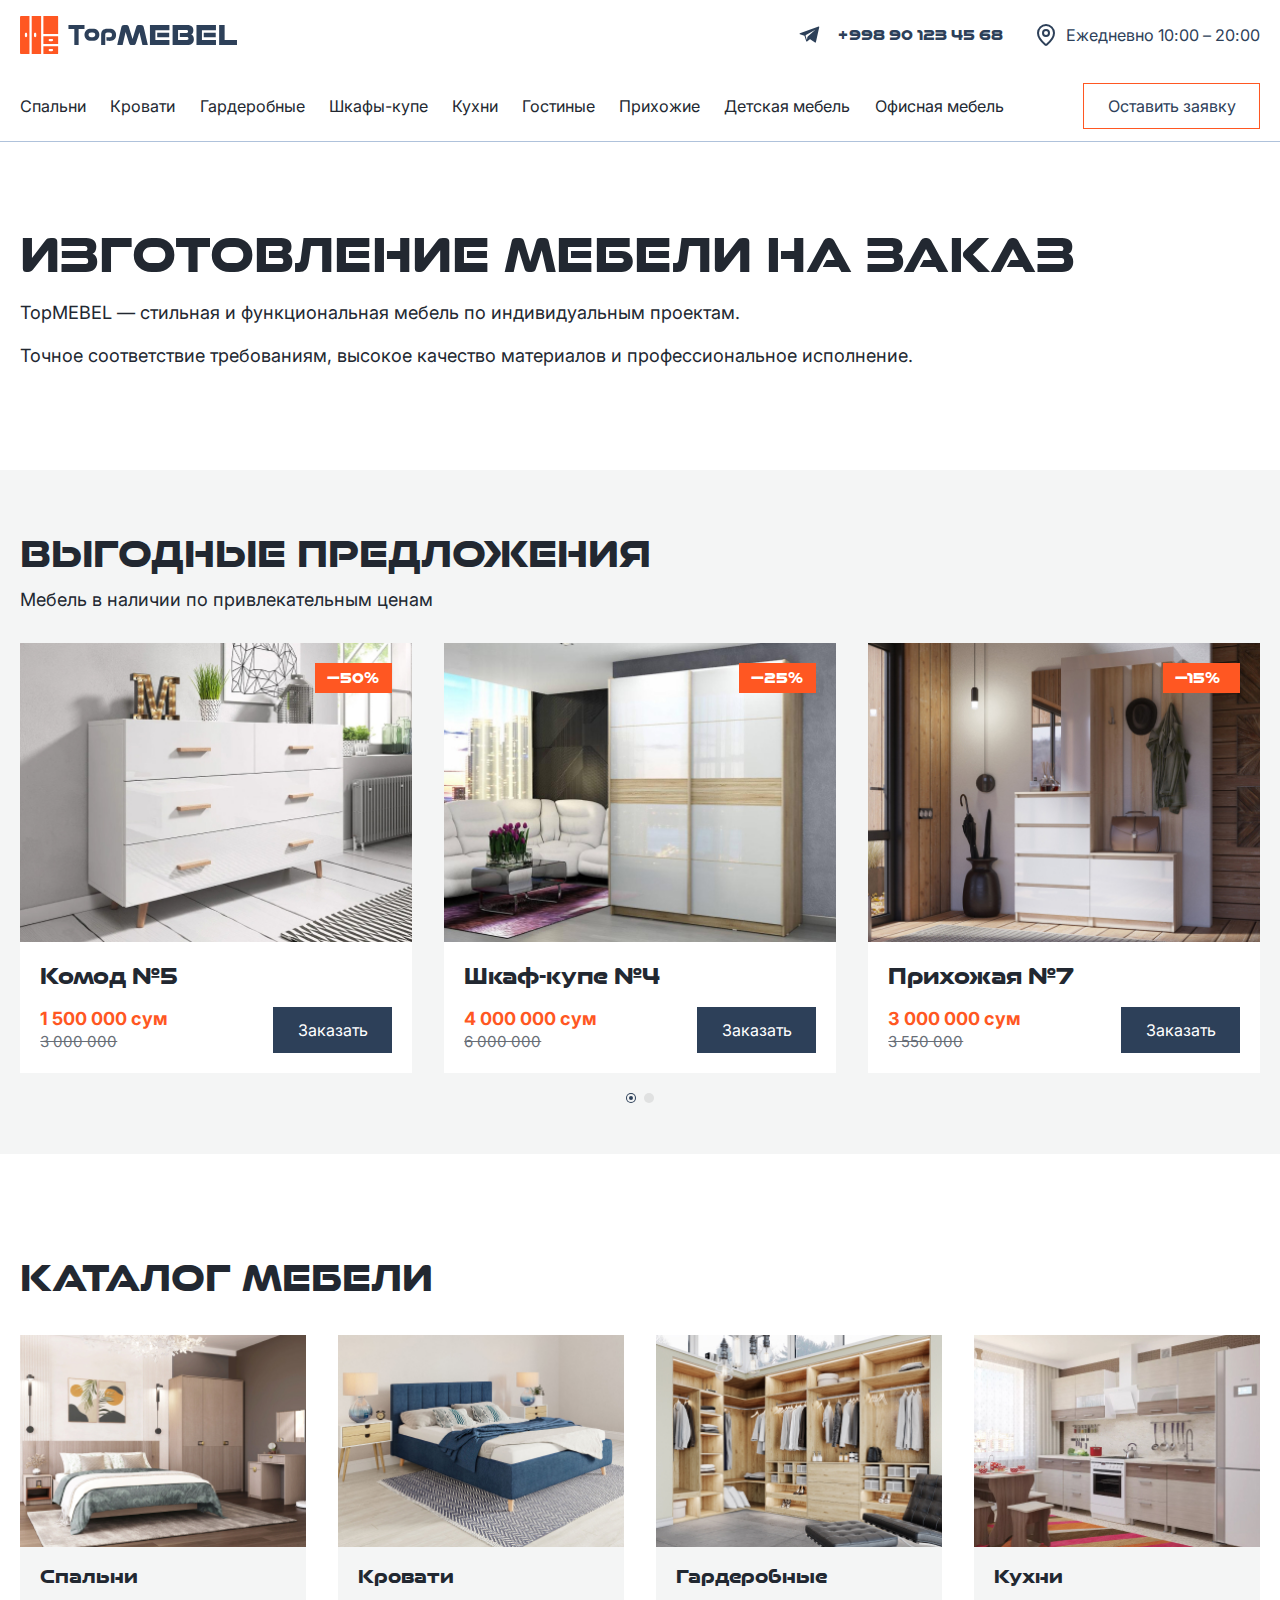
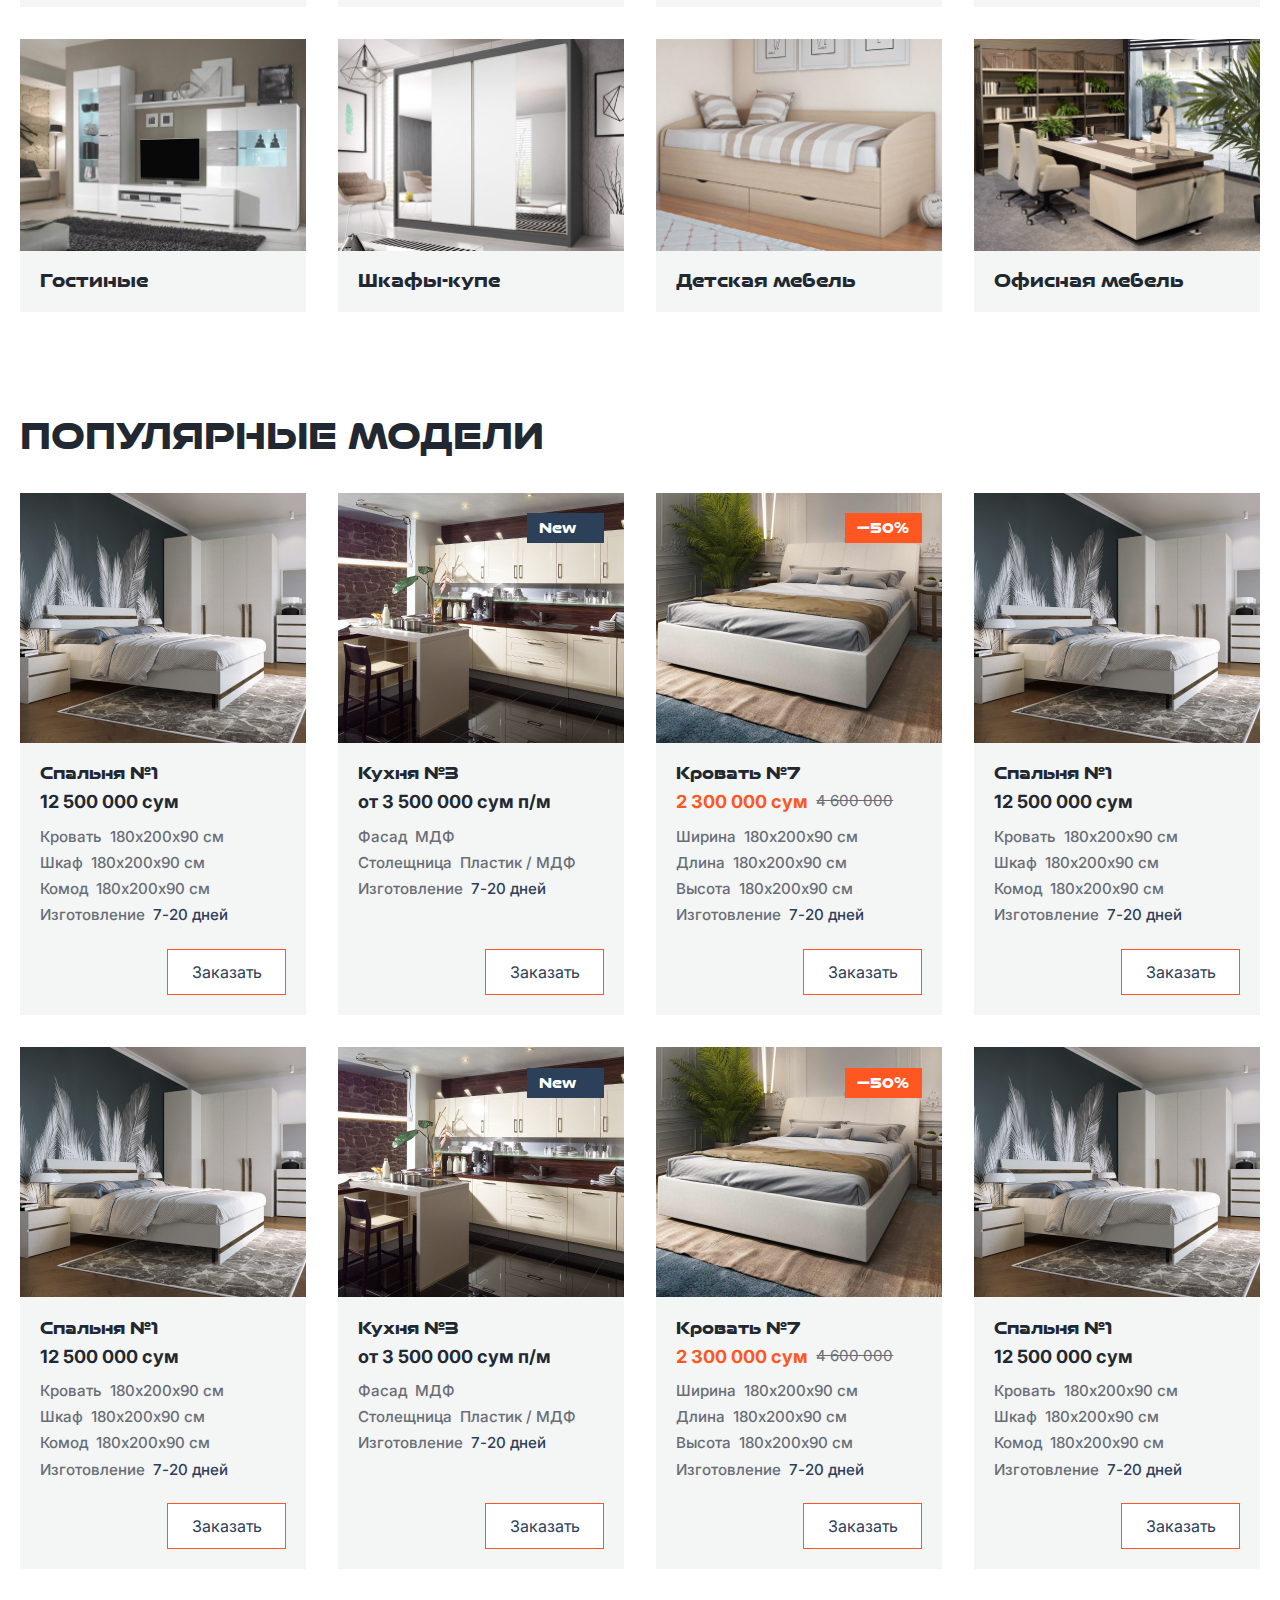
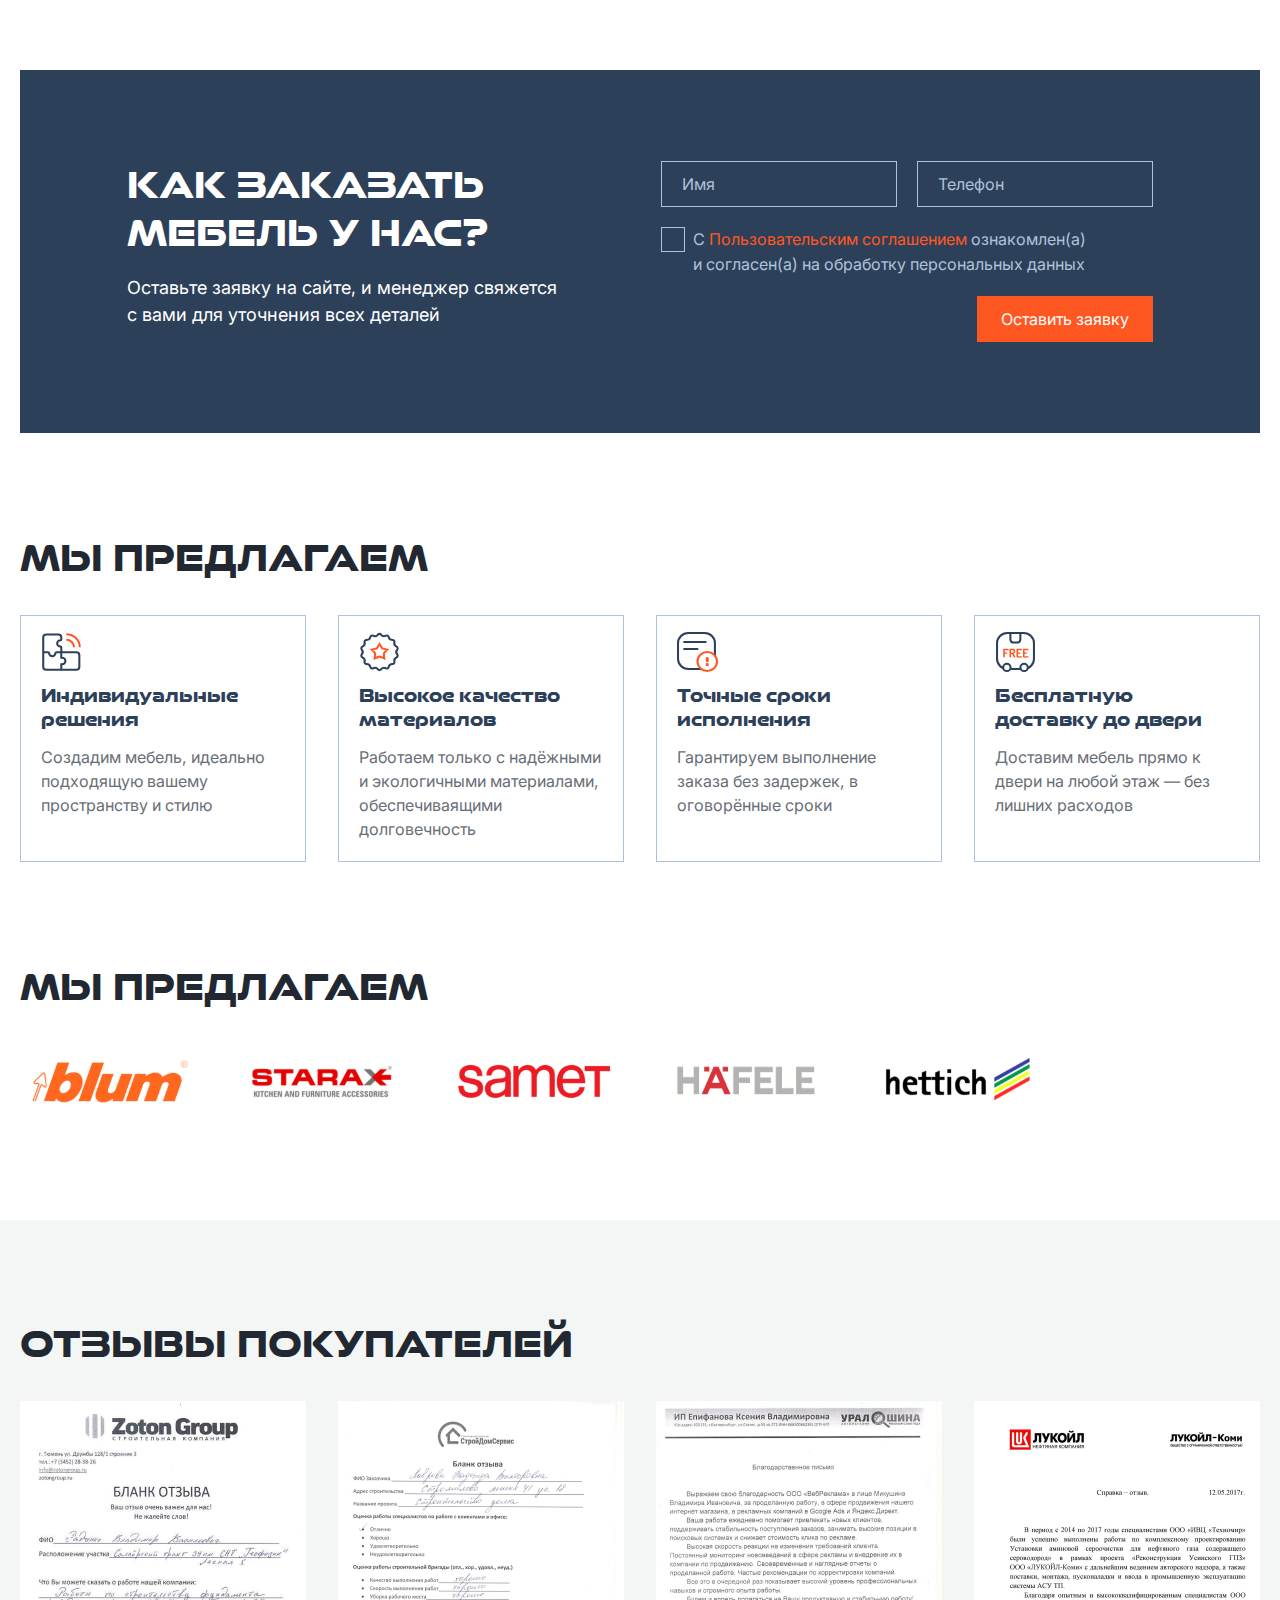
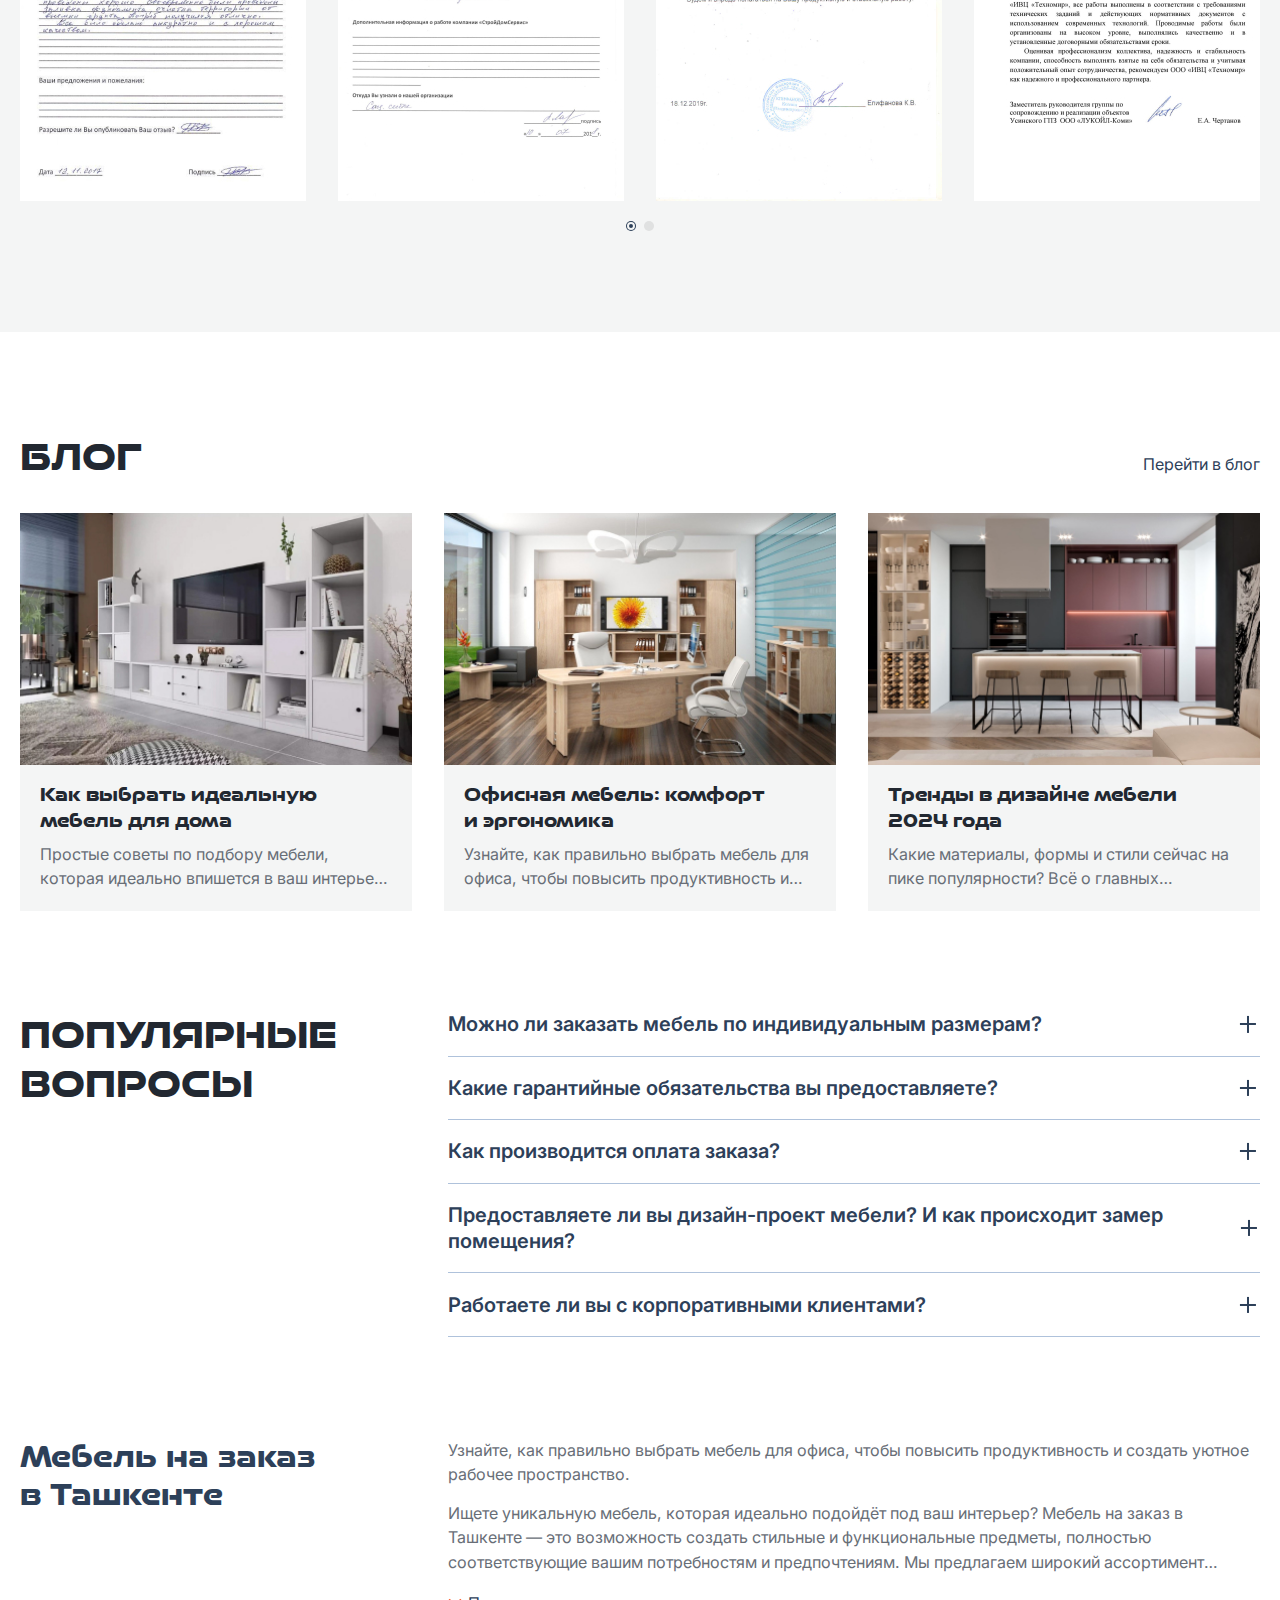
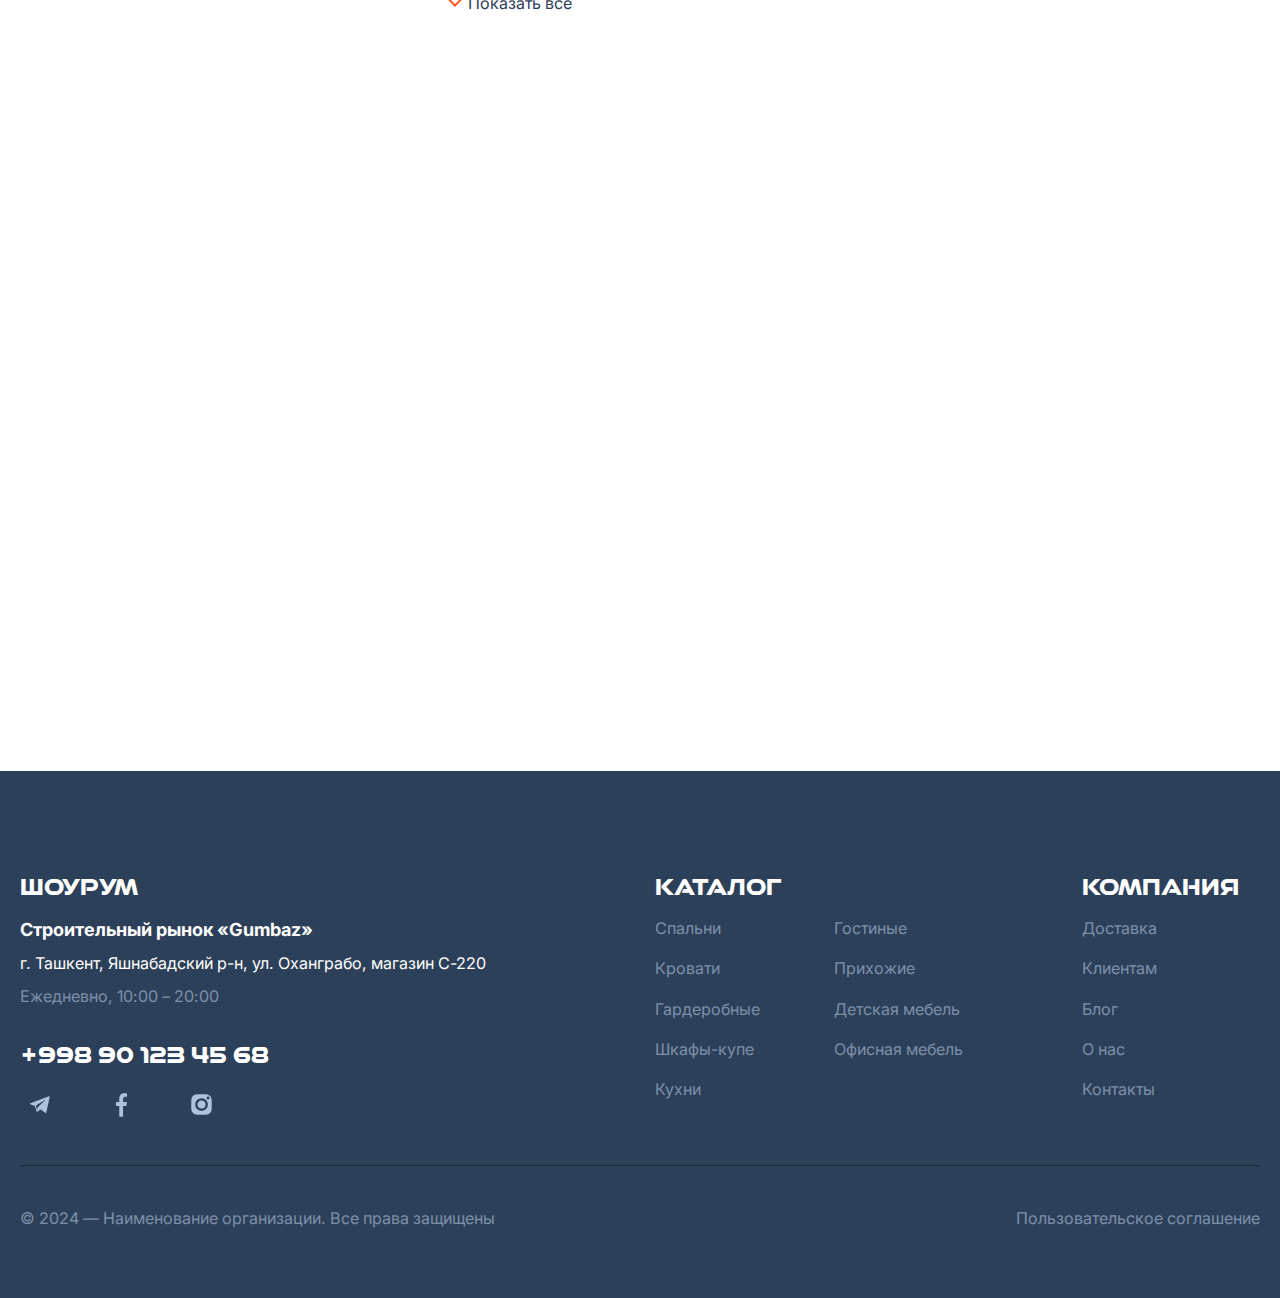
==== commit 2f8d2408: "Add files via upload" ====
--- a/index.html
+++ b/index.html
@@ -764,7 +764,7 @@
                                 </div>
                                 <div class="gl-form__col-right">
                                     <div class="fields-col">
-                                        <input class="input-light" type="text" placeholder="Имя" required="required">
+                                        <input class="name-field input-light" type="text" placeholder="Имя" required="required">
                                         <input class="phone-field input-light" type="tel" placeholder="Телефон" required="required">
                                     </div>
                                     <div class="checkbox">
@@ -1185,7 +1185,7 @@
                         <h2 class="title title_text-transform-none">Оставьте заявку</h2>
                         <p class="gl-form__text">Специалист свяжется с вами, чтобы обсудить<br> все детали. Ваша идеальная мебель —<br> в нескольких шагах!</p>
                         <div class="fields-col">
-                            <input class="input-light" type="text" placeholder="Имя" required="required">
+                            <input class="name-field input-light" type="text" placeholder="Имя" required="required">
                             <input class="phone-field input-light" type="tel" placeholder="Телефон" required="required">
                         </div>
                         <div class="checkbox">
--- a/css/style.css
+++ b/css/style.css
@@ -4101,4 +4101,13 @@
   .error-404 p br {
     display: none;
   }
+  /* share */
+  .share__dropdown {
+    left: auto;
+    right: 0;
+    transform: inherit;
+  }
+  .share__dropdown:after {
+    left: 90%;
+  }
 }